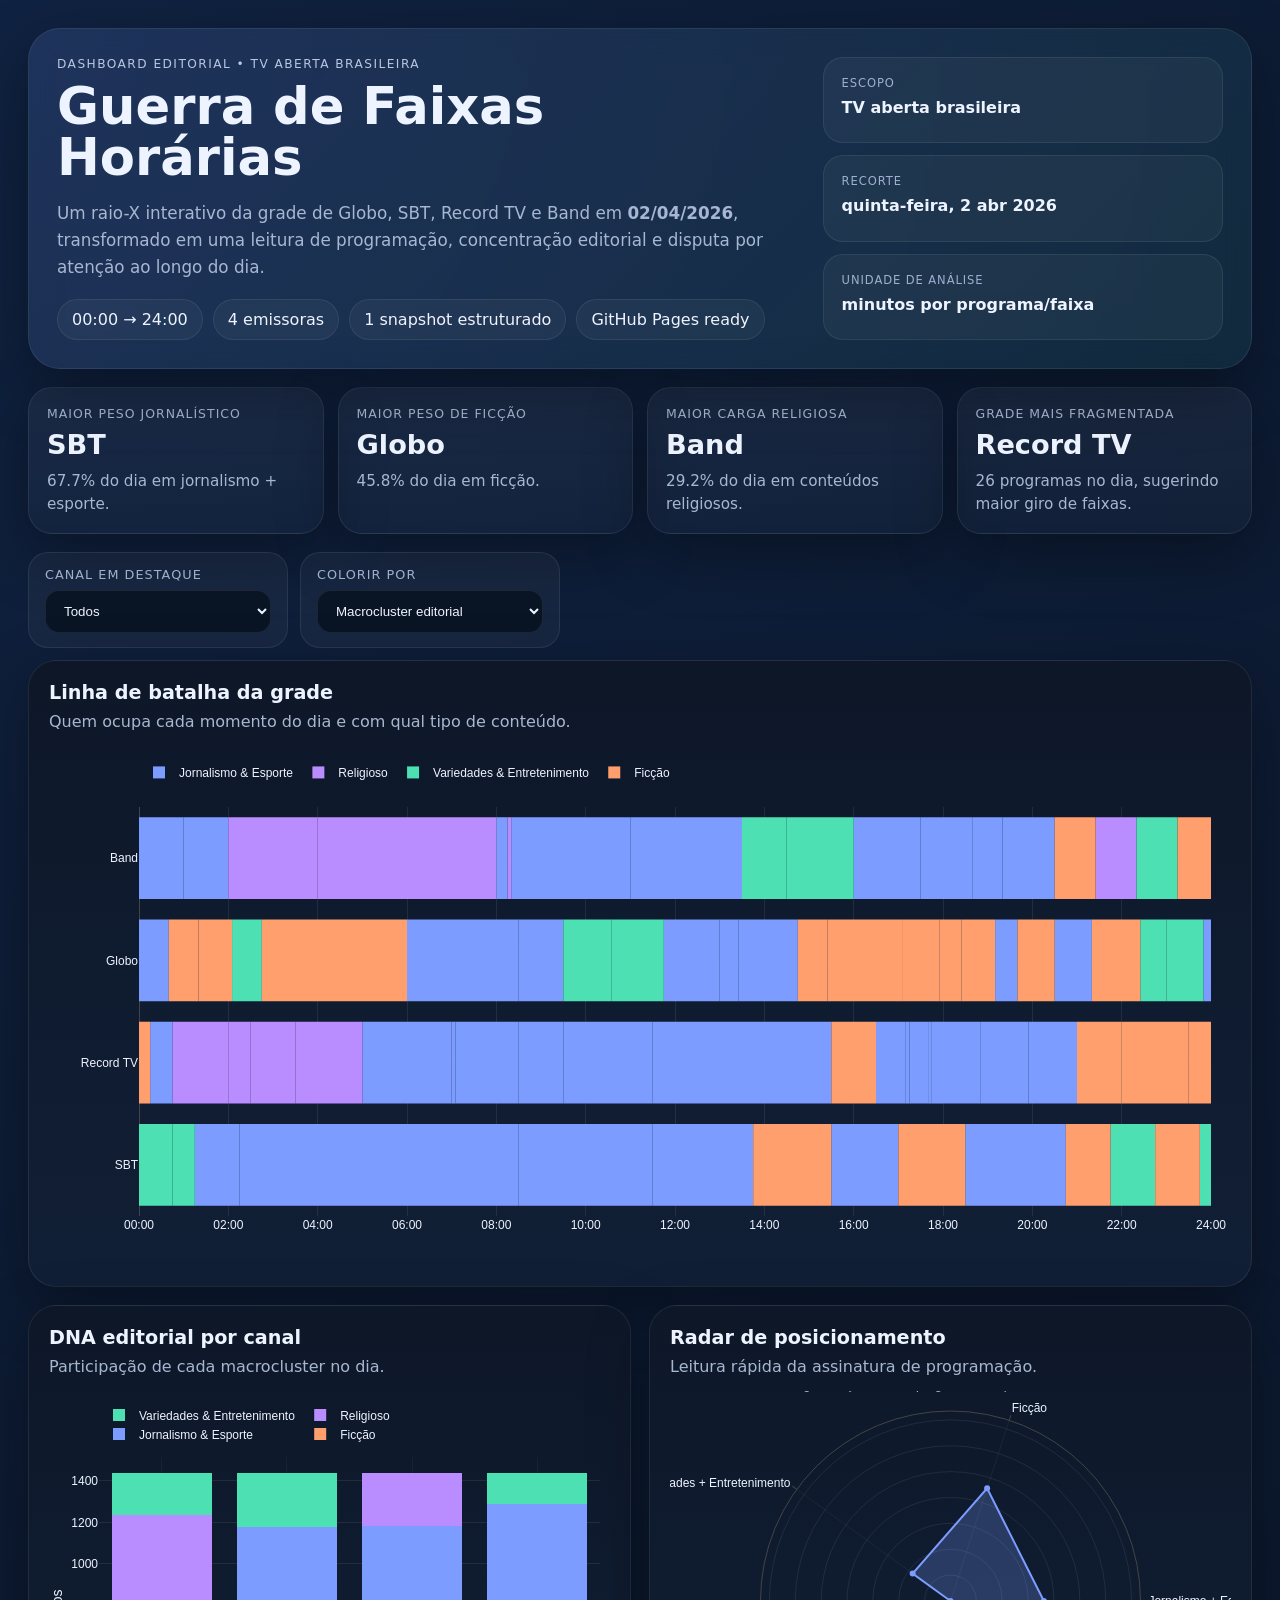
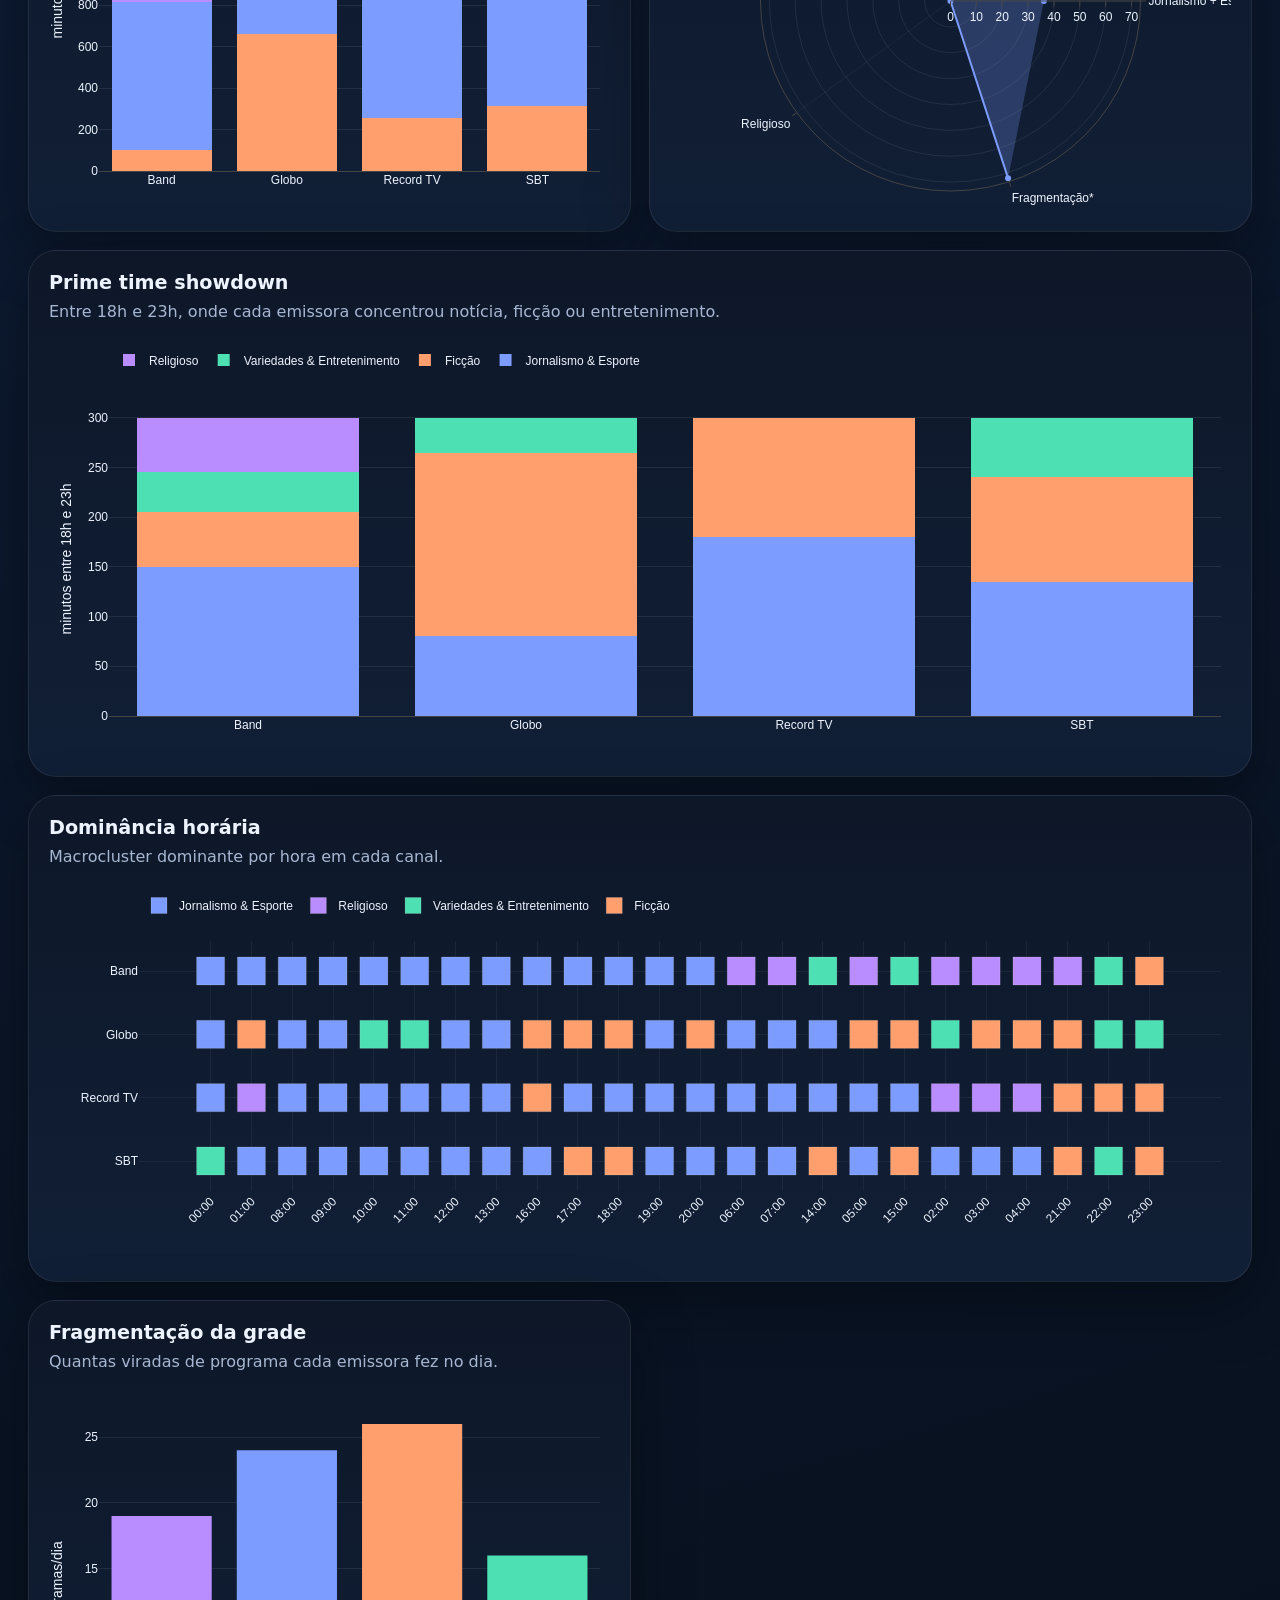
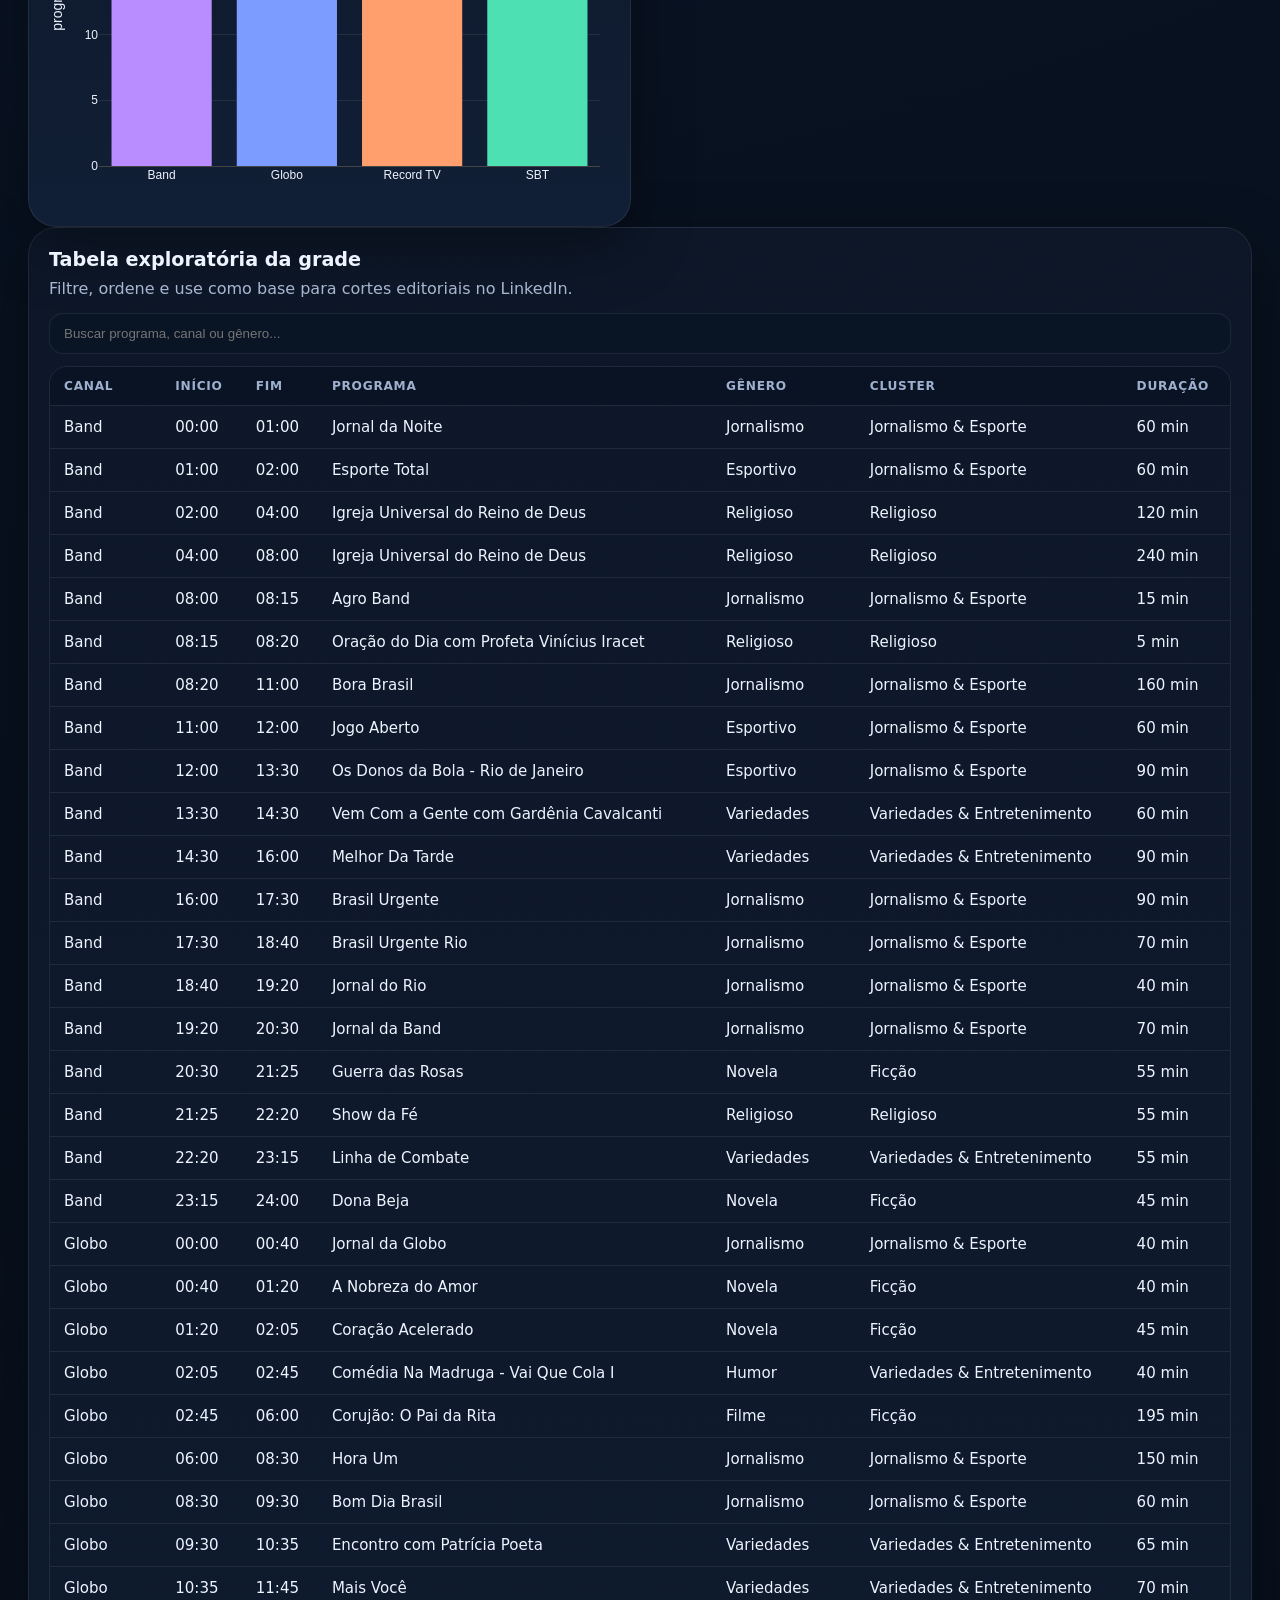
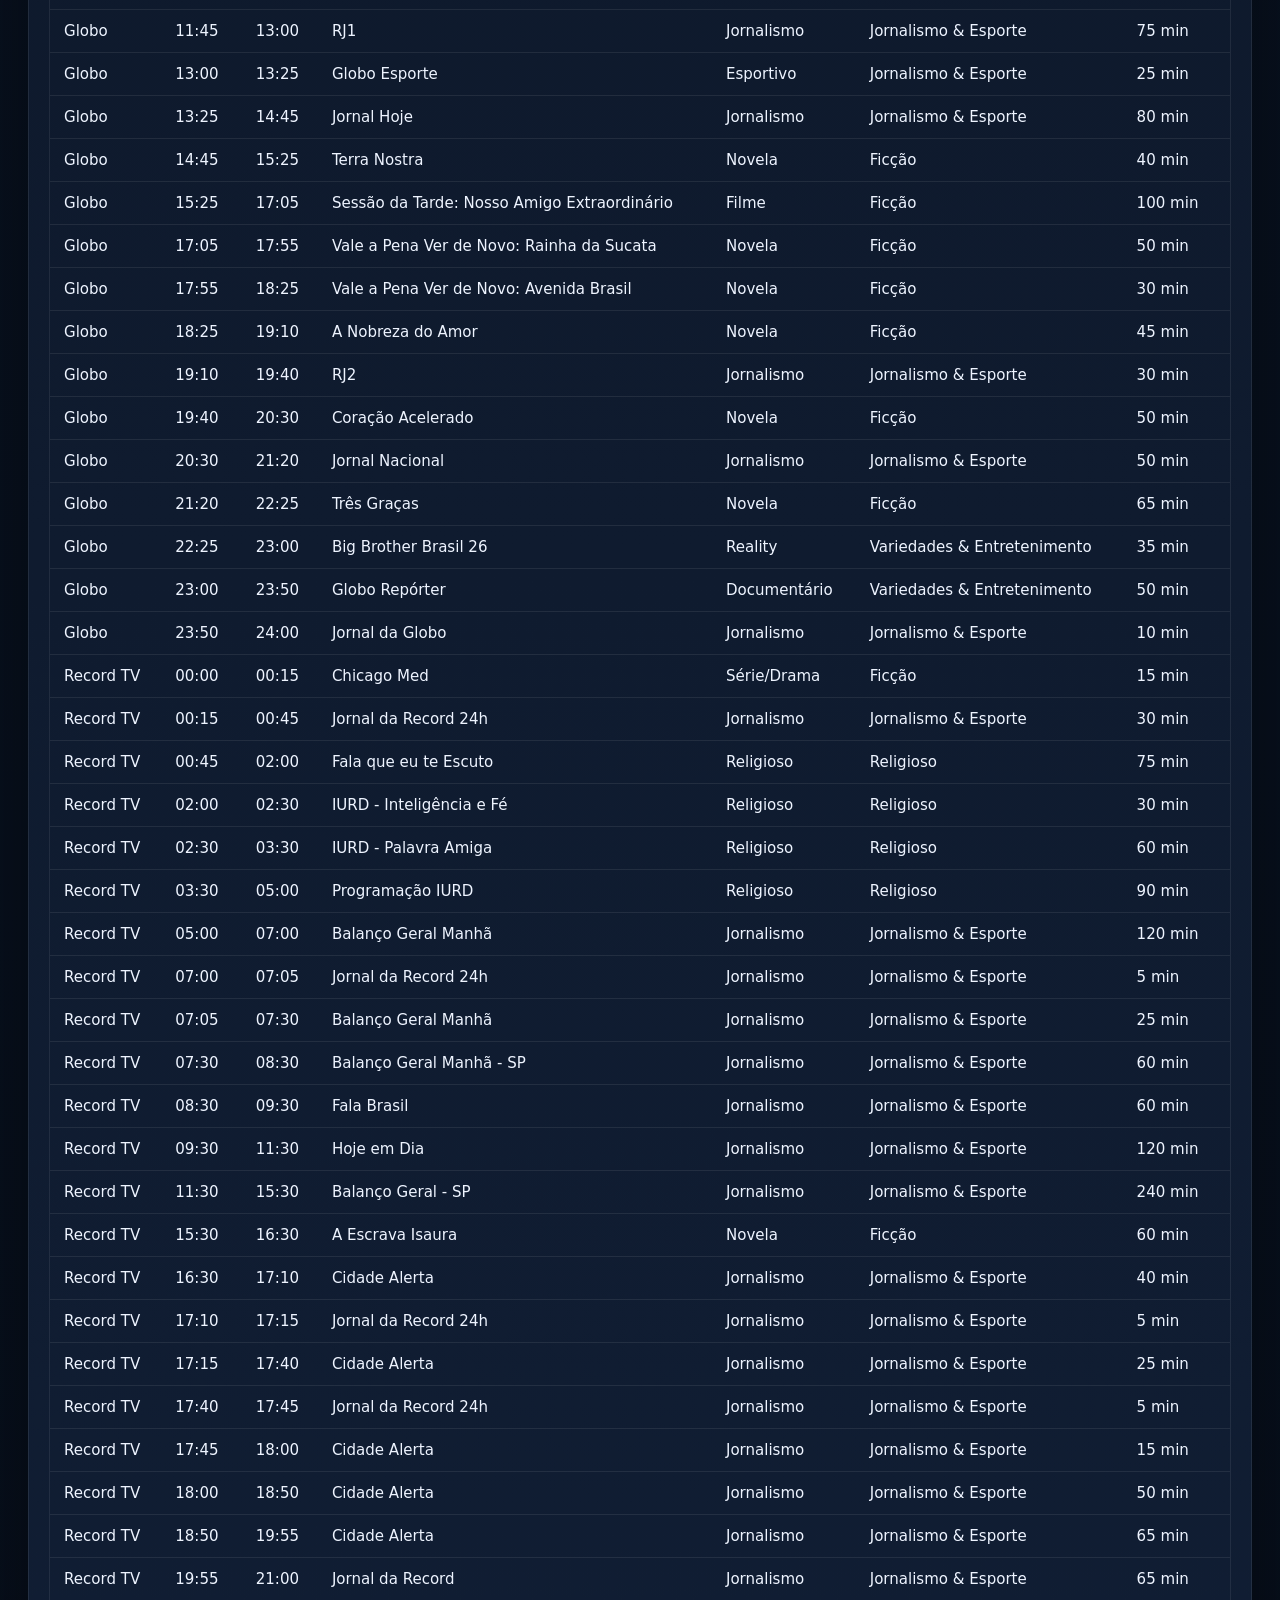
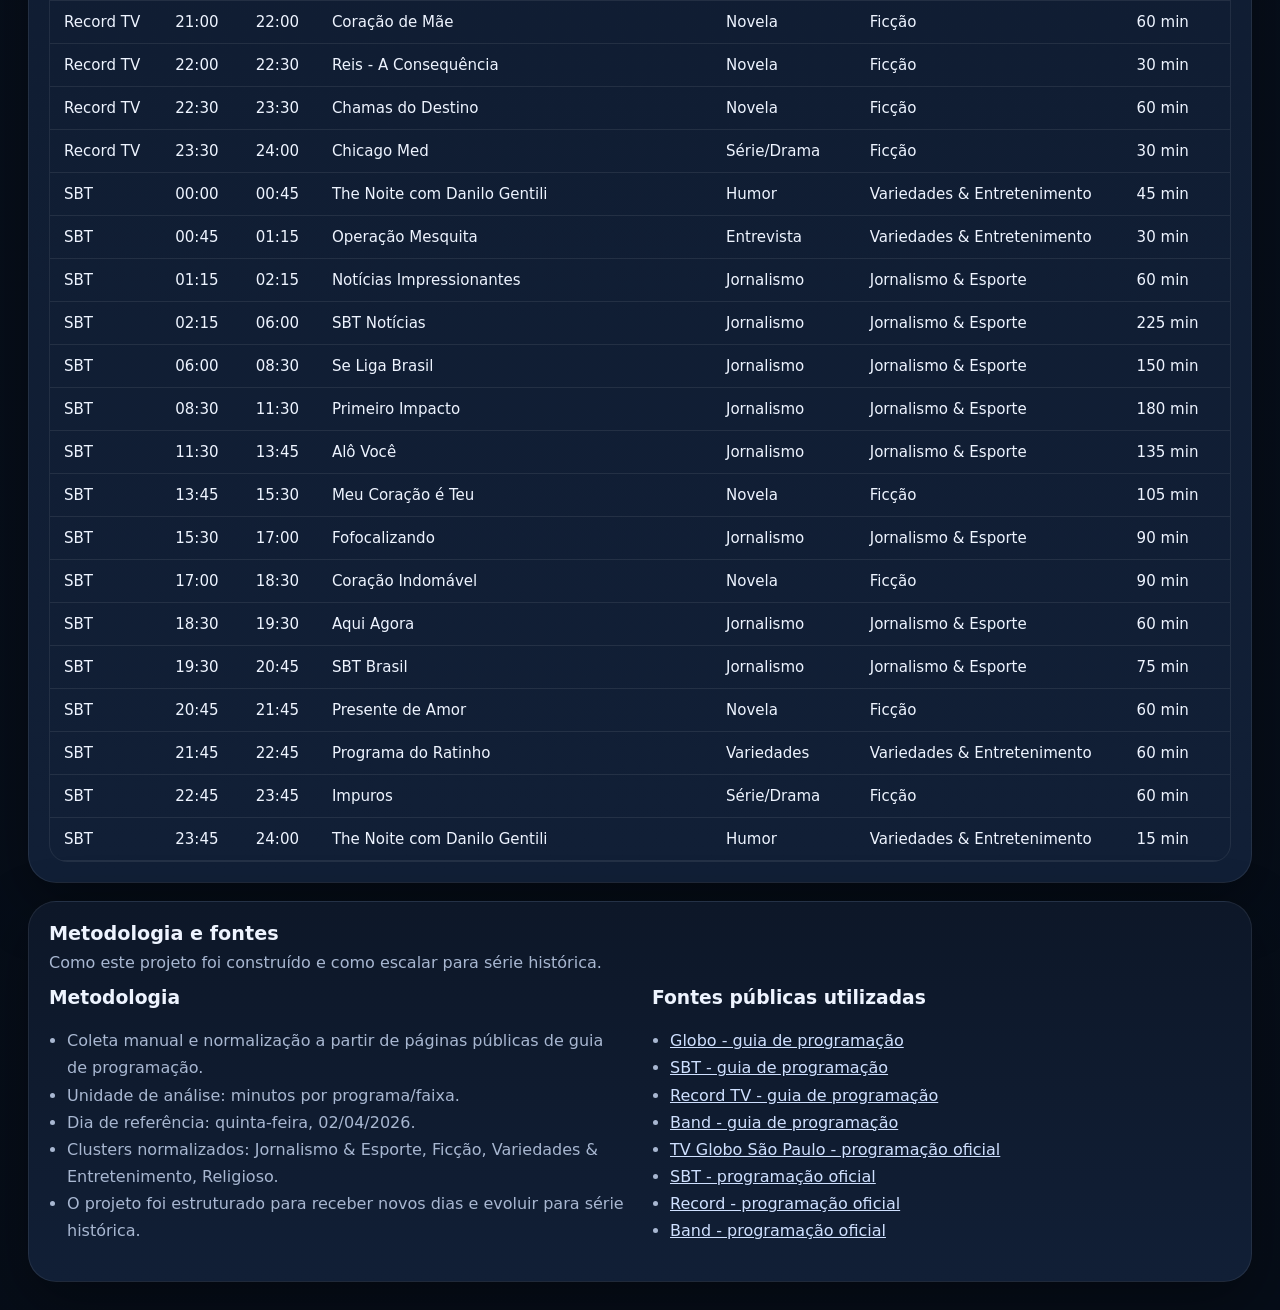
==== index.html @ 59d4a823 "upload" ====
<!DOCTYPE html>
<html lang="pt-BR">
<head>
  <meta charset="UTF-8">
  <meta name="viewport" content="width=device-width, initial-scale=1.0">
  <title>Guerra de Faixas Horárias — TV aberta brasileira</title>
  <meta name="description" content="Dashboard interativo comparando a guerra de faixas horárias entre Globo, SBT, Record TV e Band em 02/04/2026.">
  <link rel="preconnect" href="https://cdn.plot.ly">
  <link rel="stylesheet" href="style.css">
</head>
<body>
  <div class="page-shell">
    <header class="hero">
      <div class="hero-copy">
        <div class="eyebrow">dashboard editorial • tv aberta brasileira</div>
        <h1>Guerra de Faixas Horárias</h1>
        <p class="subtitle">Um raio-X interativo da grade de Globo, SBT, Record TV e Band em <strong>02/04/2026</strong>, transformado em uma leitura de programação, concentração editorial e disputa por atenção ao longo do dia.</p>
        <div class="hero-tags">
          <span>00:00 → 24:00</span>
          <span>4 emissoras</span>
          <span>1 snapshot estruturado</span>
          <span>GitHub Pages ready</span>
        </div>
      </div>
      <div class="hero-meta">
        <div class="meta-card">
          <div class="meta-label">escopo</div>
          <div class="meta-value">TV aberta brasileira</div>
        </div>
        <div class="meta-card">
          <div class="meta-label">recorte</div>
          <div class="meta-value">quinta-feira, 2 abr 2026</div>
        </div>
        <div class="meta-card">
          <div class="meta-label">unidade de análise</div>
          <div class="meta-value">minutos por programa/faixa</div>
        </div>
      </div>
    </header>

    <section class="insight-strip" id="headlineInsights"></section>

    <section class="controls-panel">
      <div class="control">
        <label for="channelFilter">Canal em destaque</label>
        <select id="channelFilter">
          <option value="all">Todos</option>
        </select>
      </div>
      <div class="control">
        <label for="viewMode">Colorir por</label>
        <select id="viewMode">
          <option value="cluster">Macrocluster editorial</option>
          <option value="genre">Gênero normalizado</option>
        </select>
      </div>
    </section>

    <section class="section-grid">
      <article class="card card-xl">
        <div class="card-head">
          <div>
            <h2>Linha de batalha da grade</h2>
            <p>Quem ocupa cada momento do dia e com qual tipo de conteúdo.</p>
          </div>
        </div>
        <div id="timelineChart" class="chart chart-xl"></div>
      </article>

      <article class="card">
        <div class="card-head">
          <div>
            <h2>DNA editorial por canal</h2>
            <p>Participação de cada macrocluster no dia.</p>
          </div>
        </div>
        <div id="clusterShareChart" class="chart"></div>
      </article>

      <article class="card">
        <div class="card-head">
          <div>
            <h2>Radar de posicionamento</h2>
            <p>Leitura rápida da assinatura de programação.</p>
          </div>
        </div>
        <div id="radarChart" class="chart"></div>
      </article>

      <article class="card card-xl">
        <div class="card-head">
          <div>
            <h2>Prime time showdown</h2>
            <p>Entre 18h e 23h, onde cada emissora concentrou notícia, ficção ou entretenimento.</p>
          </div>
        </div>
        <div id="primeTimeChart" class="chart"></div>
      </article>

      <article class="card card-xl">
        <div class="card-head">
          <div>
            <h2>Dominância horária</h2>
            <p>Macrocluster dominante por hora em cada canal.</p>
          </div>
        </div>
        <div id="hourlyChart" class="chart chart-wide"></div>
      </article>

      <article class="card">
        <div class="card-head">
          <div>
            <h2>Fragmentação da grade</h2>
            <p>Quantas viradas de programa cada emissora fez no dia.</p>
          </div>
        </div>
        <div id="fragmentationChart" class="chart"></div>
      </article>
    </section>

    <section class="card">
      <div class="card-head">
        <div>
          <h2>Tabela exploratória da grade</h2>
          <p>Filtre, ordene e use como base para cortes editoriais no LinkedIn.</p>
        </div>
      </div>
      <div class="table-toolbar">
        <input type="search" id="searchInput" placeholder="Buscar programa, canal ou gênero...">
      </div>
      <div class="table-wrap">
        <table id="scheduleTable">
          <thead>
            <tr>
              <th>Canal</th>
              <th>Início</th>
              <th>Fim</th>
              <th>Programa</th>
              <th>Gênero</th>
              <th>Cluster</th>
              <th>Duração</th>
            </tr>
          </thead>
          <tbody></tbody>
        </table>
      </div>
    </section>

    <section class="card notes-card">
      <div class="card-head">
        <div>
          <h2>Metodologia e fontes</h2>
          <p>Como este projeto foi construído e como escalar para série histórica.</p>
        </div>
      </div>
      <div class="notes-grid">
        <div>
          <h3>Metodologia</h3>
          <ul id="methodList"></ul>
        </div>
        <div>
          <h3>Fontes públicas utilizadas</h3>
          <ul id="sourceList" class="source-list"></ul>
        </div>
      </div>
    </section>
  </div>

  <script src="https://cdn.plot.ly/plotly-2.35.2.min.js"></script>
  <script src="app.js"></script>
</body>
</html>
---- style.css ----
:root{
  --bg:#08111f;
  --bg-soft:#0f1b31;
  --card:#0d1728;
  --card-2:#111f36;
  --line:rgba(255,255,255,.08);
  --text:#eef4ff;
  --muted:#a8b7d1;
  --accent:#7c9cff;
  --accent-2:#4ce0b3;
  --danger:#ff7a7a;
  --gold:#f3c969;
  --radius:24px;
  --shadow:0 20px 60px rgba(0,0,0,.35);
}
*{box-sizing:border-box}
html,body{margin:0;padding:0;background:radial-gradient(circle at top left,#102241 0,#08111f 45%,#060d18 100%);color:var(--text);font-family:Inter,system-ui,-apple-system,Segoe UI,Roboto,Arial,sans-serif}
body{min-height:100vh}
.page-shell{max-width:1440px;margin:0 auto;padding:28px}
.hero{
  display:grid;
  grid-template-columns:1.3fr .7fr;
  gap:22px;
  padding:28px;
  border:1px solid var(--line);
  border-radius:32px;
  background:linear-gradient(135deg,rgba(124,156,255,.14),rgba(76,224,179,.08));
  backdrop-filter: blur(14px);
  box-shadow: var(--shadow);
}
.eyebrow{text-transform:uppercase;letter-spacing:.12em;font-size:.76rem;color:#b8c7e2;margin-bottom:10px}
h1{font-size:clamp(2.2rem,4vw,4rem);line-height:1;margin:0 0 14px}
.subtitle{font-size:1.05rem;line-height:1.6;color:var(--muted);max-width:900px}
.hero-tags{display:flex;flex-wrap:wrap;gap:10px;margin-top:18px}
.hero-tags span,.meta-card{
  border:1px solid rgba(255,255,255,.08);
  background:rgba(255,255,255,.04);
  border-radius:999px;
  padding:10px 14px;
}
.hero-meta{display:grid;gap:12px}
.meta-card{border-radius:20px;padding:18px}
.meta-label{text-transform:uppercase;font-size:.72rem;color:#9fb0cf;letter-spacing:.08em}
.meta-value{margin-top:8px;font-size:1rem;font-weight:600}
.insight-strip{
  display:grid;
  grid-template-columns:repeat(4,minmax(0,1fr));
  gap:14px;
  margin-top:18px;
}
.insight{
  background:linear-gradient(180deg,rgba(255,255,255,.05),rgba(255,255,255,.02));
  border:1px solid var(--line);
  border-radius:24px;
  padding:18px;
  box-shadow:var(--shadow);
}
.insight .label{font-size:.78rem;text-transform:uppercase;letter-spacing:.08em;color:#a7b7d0}
.insight .value{font-size:1.7rem;font-weight:800;margin-top:8px}
.insight .desc{margin-top:10px;color:var(--muted);font-size:.95rem;line-height:1.5}
.controls-panel{
  display:flex;
  gap:12px;
  margin:18px 0 10px;
  flex-wrap:wrap;
}
.control{
  background:rgba(255,255,255,.04);
  border:1px solid var(--line);
  border-radius:20px;
  padding:14px 16px;
  min-width:260px;
}
label{display:block;font-size:.8rem;color:#9fb0cf;margin-bottom:8px;text-transform:uppercase;letter-spacing:.08em}
select,input[type=search]{
  width:100%;
  border:1px solid rgba(255,255,255,.08);
  background:#091425;
  color:var(--text);
  padding:12px 14px;
  border-radius:14px;
  outline:none;
}
.section-grid{
  display:grid;
  grid-template-columns:repeat(12,minmax(0,1fr));
  gap:18px;
  margin-top:12px;
}
.card{
  grid-column:span 6;
  background:linear-gradient(180deg,var(--card),var(--card-2));
  border:1px solid var(--line);
  border-radius:28px;
  padding:20px;
  box-shadow:var(--shadow);
}
.card-xl{grid-column:span 12}
.card-head{
  display:flex;
  justify-content:space-between;
  align-items:flex-start;
  gap:12px;
  margin-bottom:12px;
}
.card-head h2{margin:0 0 6px;font-size:1.2rem}
.card-head p{margin:0;color:var(--muted);line-height:1.5}
.chart{width:100%;height:420px}
.chart-xl{height:520px}
.chart-wide{height:380px}
.table-toolbar{margin:8px 0 12px}
.table-wrap{overflow:auto;border:1px solid var(--line);border-radius:18px}
table{width:100%;border-collapse:collapse;min-width:900px}
th,td{padding:12px 14px;border-bottom:1px solid var(--line);text-align:left;font-size:.94rem}
th{position:sticky;top:0;background:#0a1323;z-index:1;text-transform:uppercase;letter-spacing:.06em;font-size:.76rem;color:#9fb0cf}
tbody tr:hover{background:rgba(255,255,255,.03)}
.notes-card{margin-top:18px}
.notes-grid{display:grid;grid-template-columns:1fr 1fr;gap:24px}
.notes-grid h3{margin-top:0}
.notes-grid ul{padding-left:18px;color:var(--muted);line-height:1.7}
.source-list a{color:#cfe0ff}
.badge{
  display:inline-flex;align-items:center;gap:8px;
  padding:6px 10px;border-radius:999px;
  background:rgba(255,255,255,.07);color:#d8e4ff;font-size:.8rem
}
@media (max-width:1100px){
  .hero{grid-template-columns:1fr}
  .insight-strip{grid-template-columns:repeat(2,minmax(0,1fr))}
  .card,.card-xl{grid-column:span 12}
  .notes-grid{grid-template-columns:1fr}
}
@media (max-width:720px){
  .page-shell{padding:16px}
  .hero{padding:20px;border-radius:24px}
  .insight-strip{grid-template-columns:1fr}
}
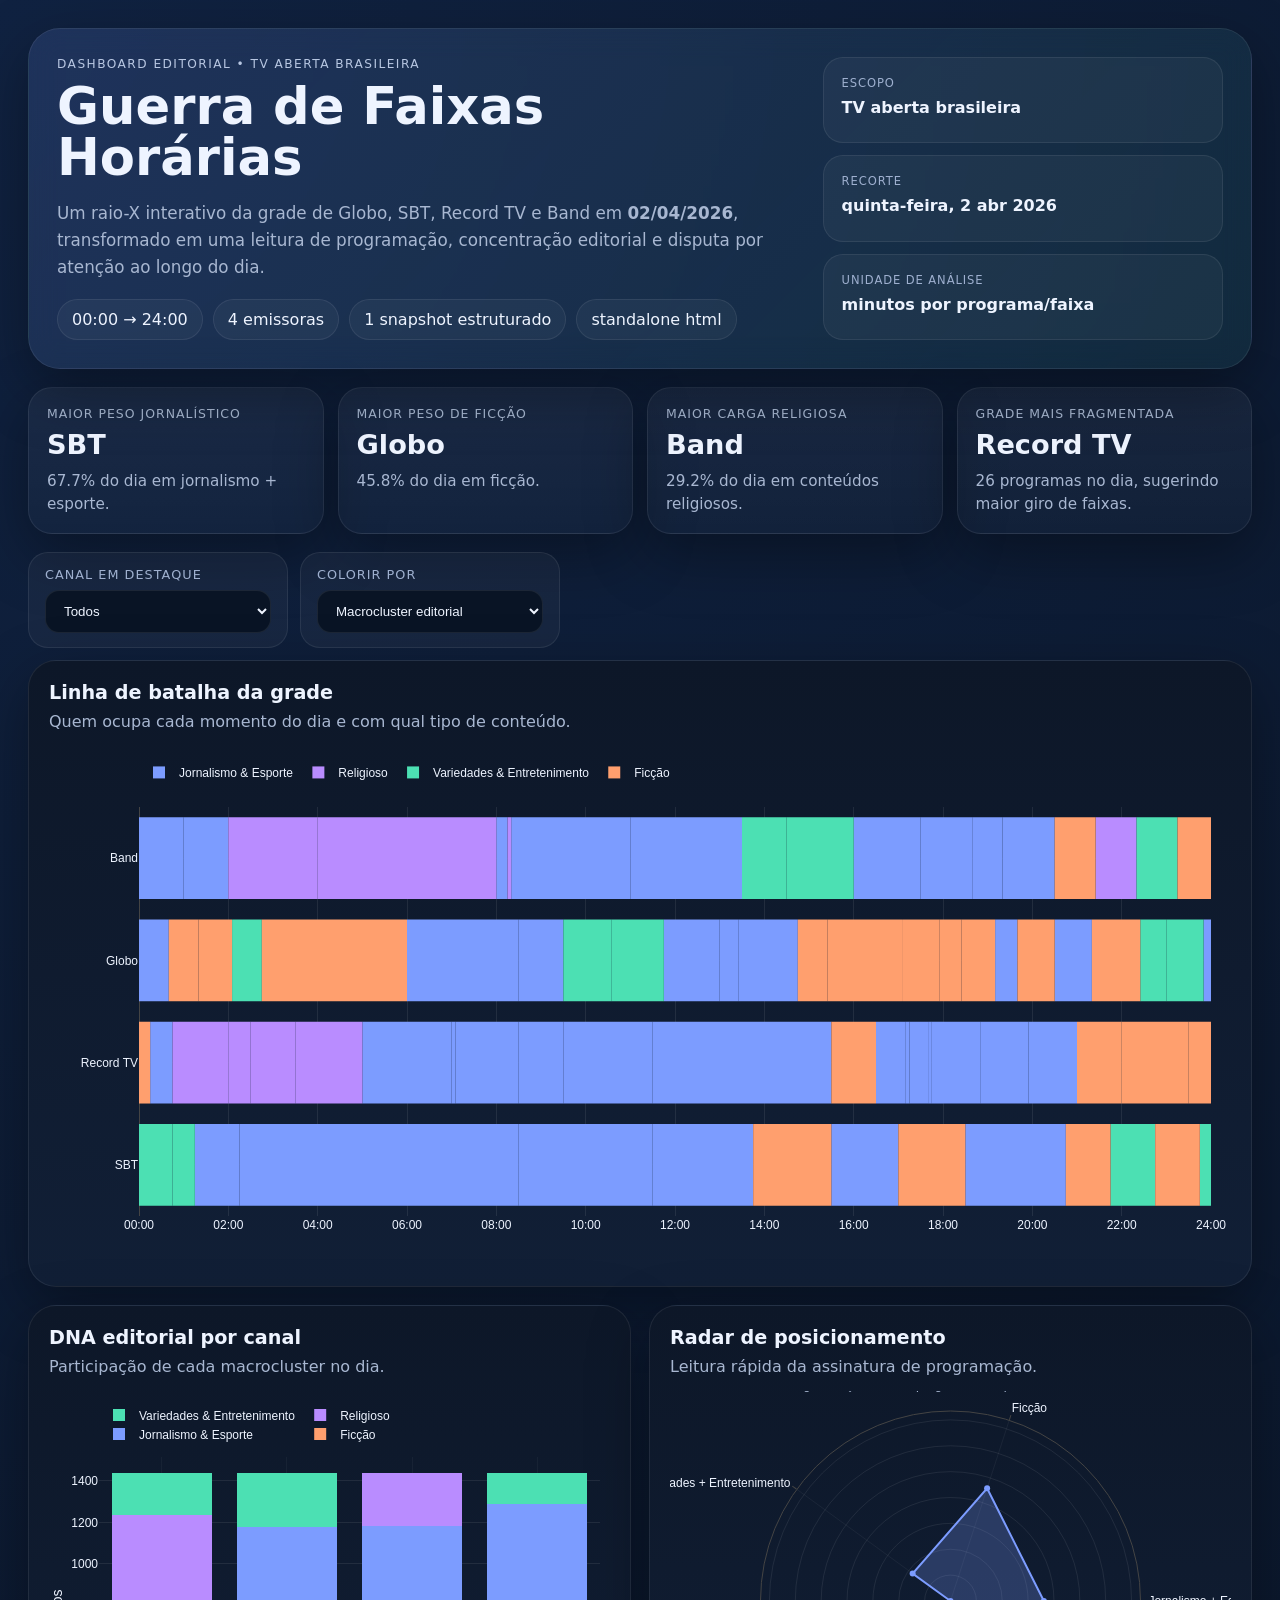
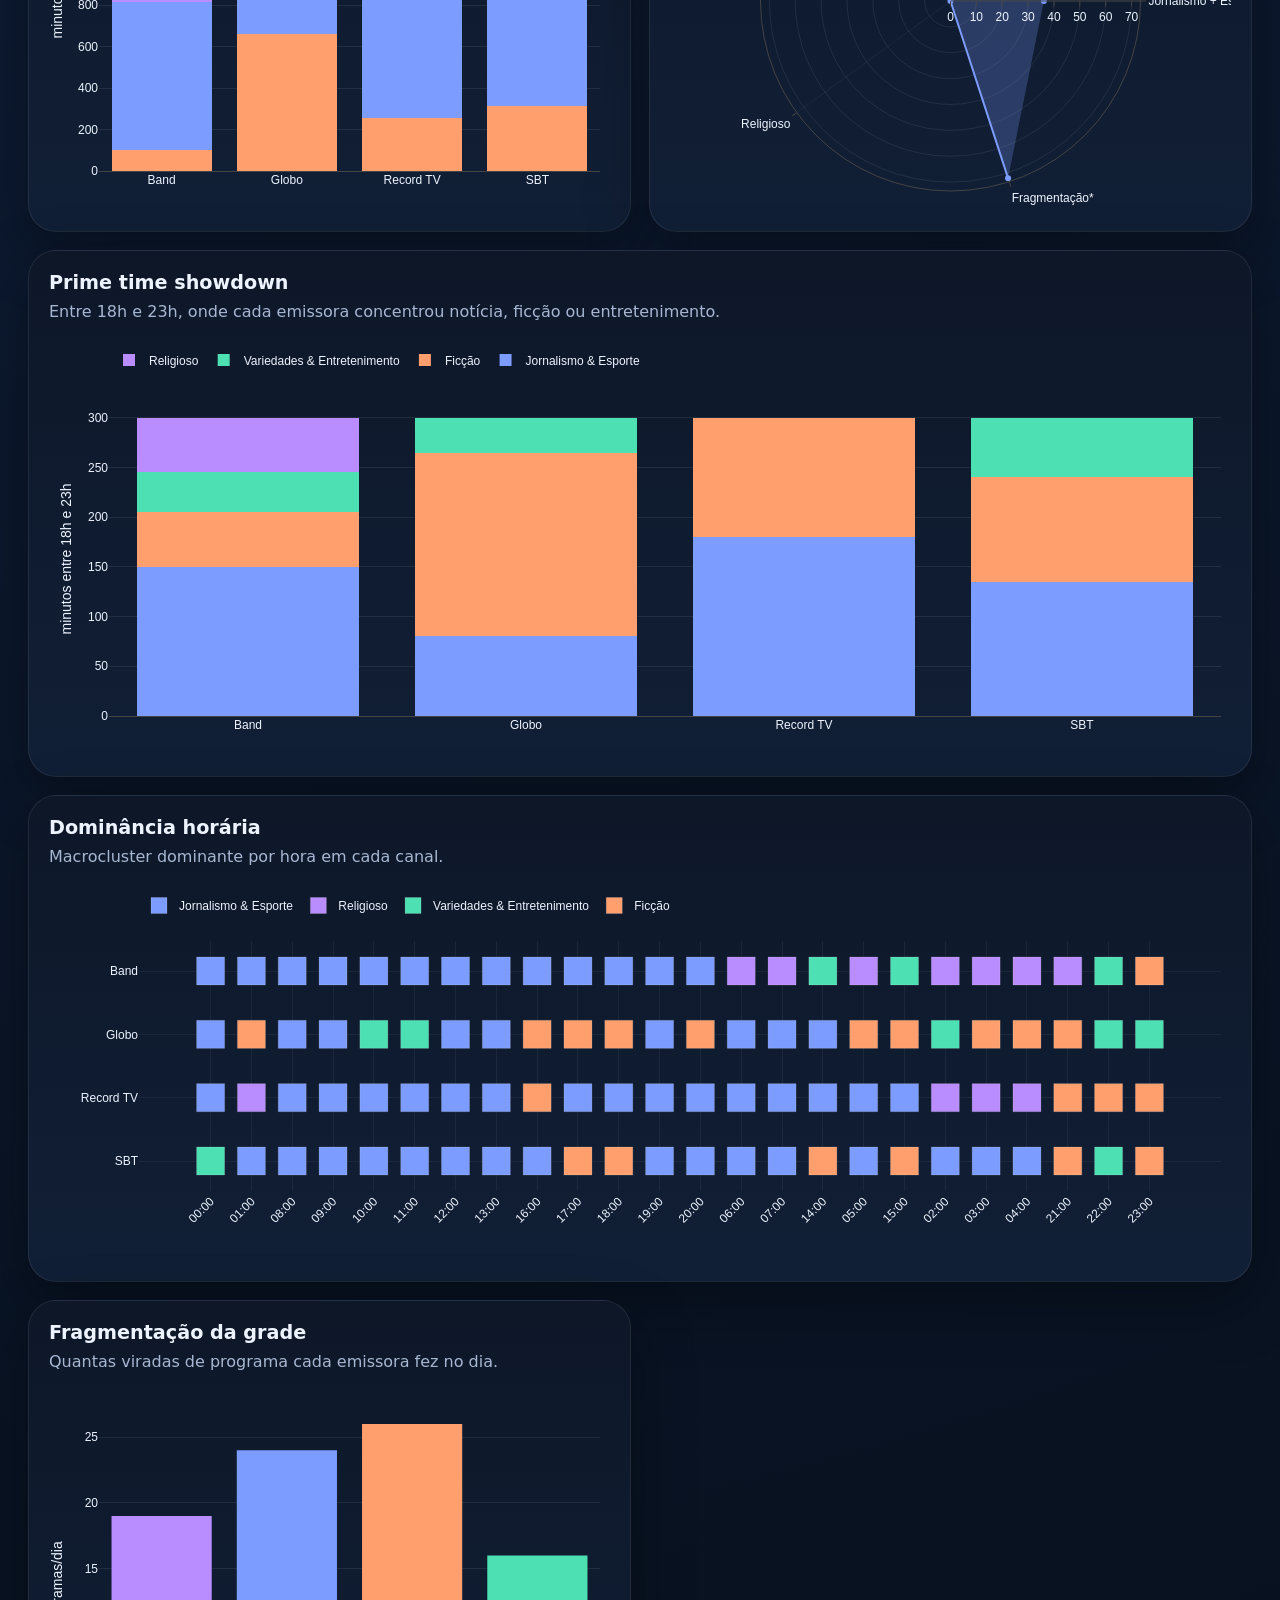
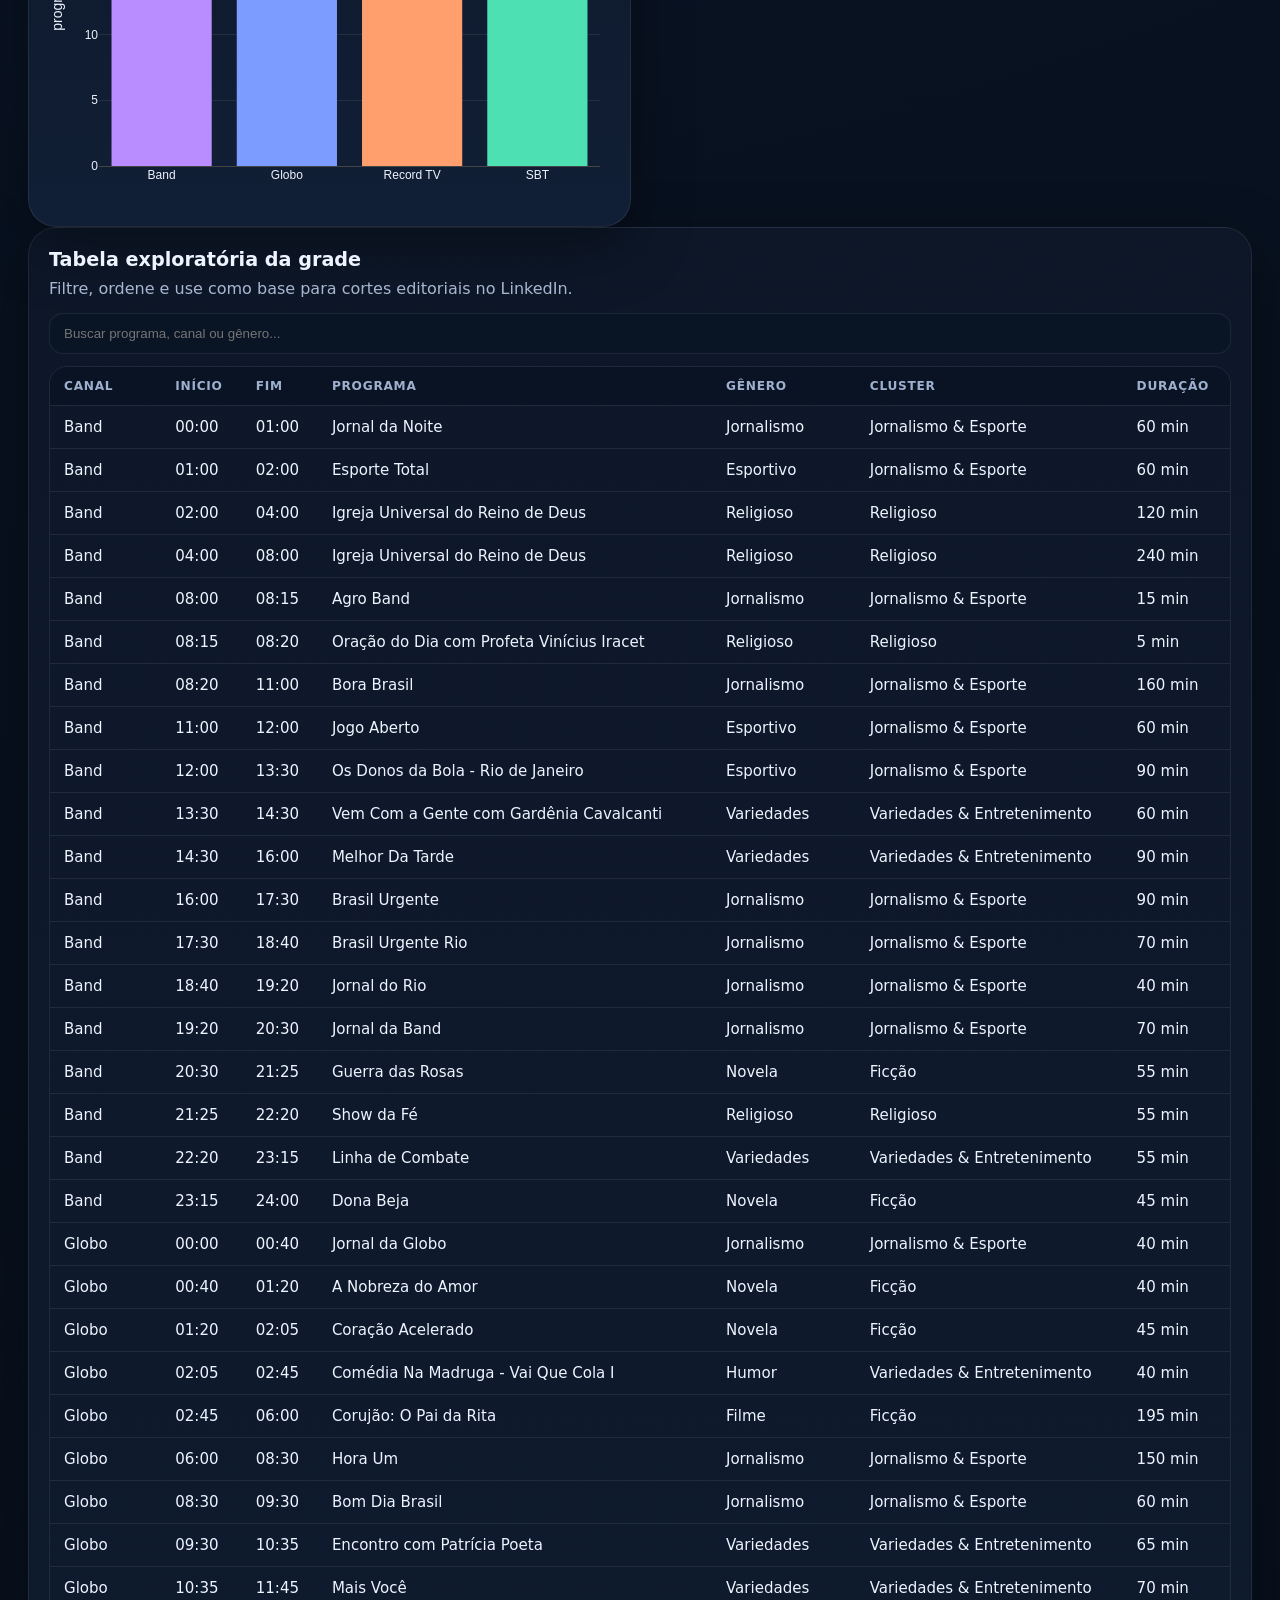
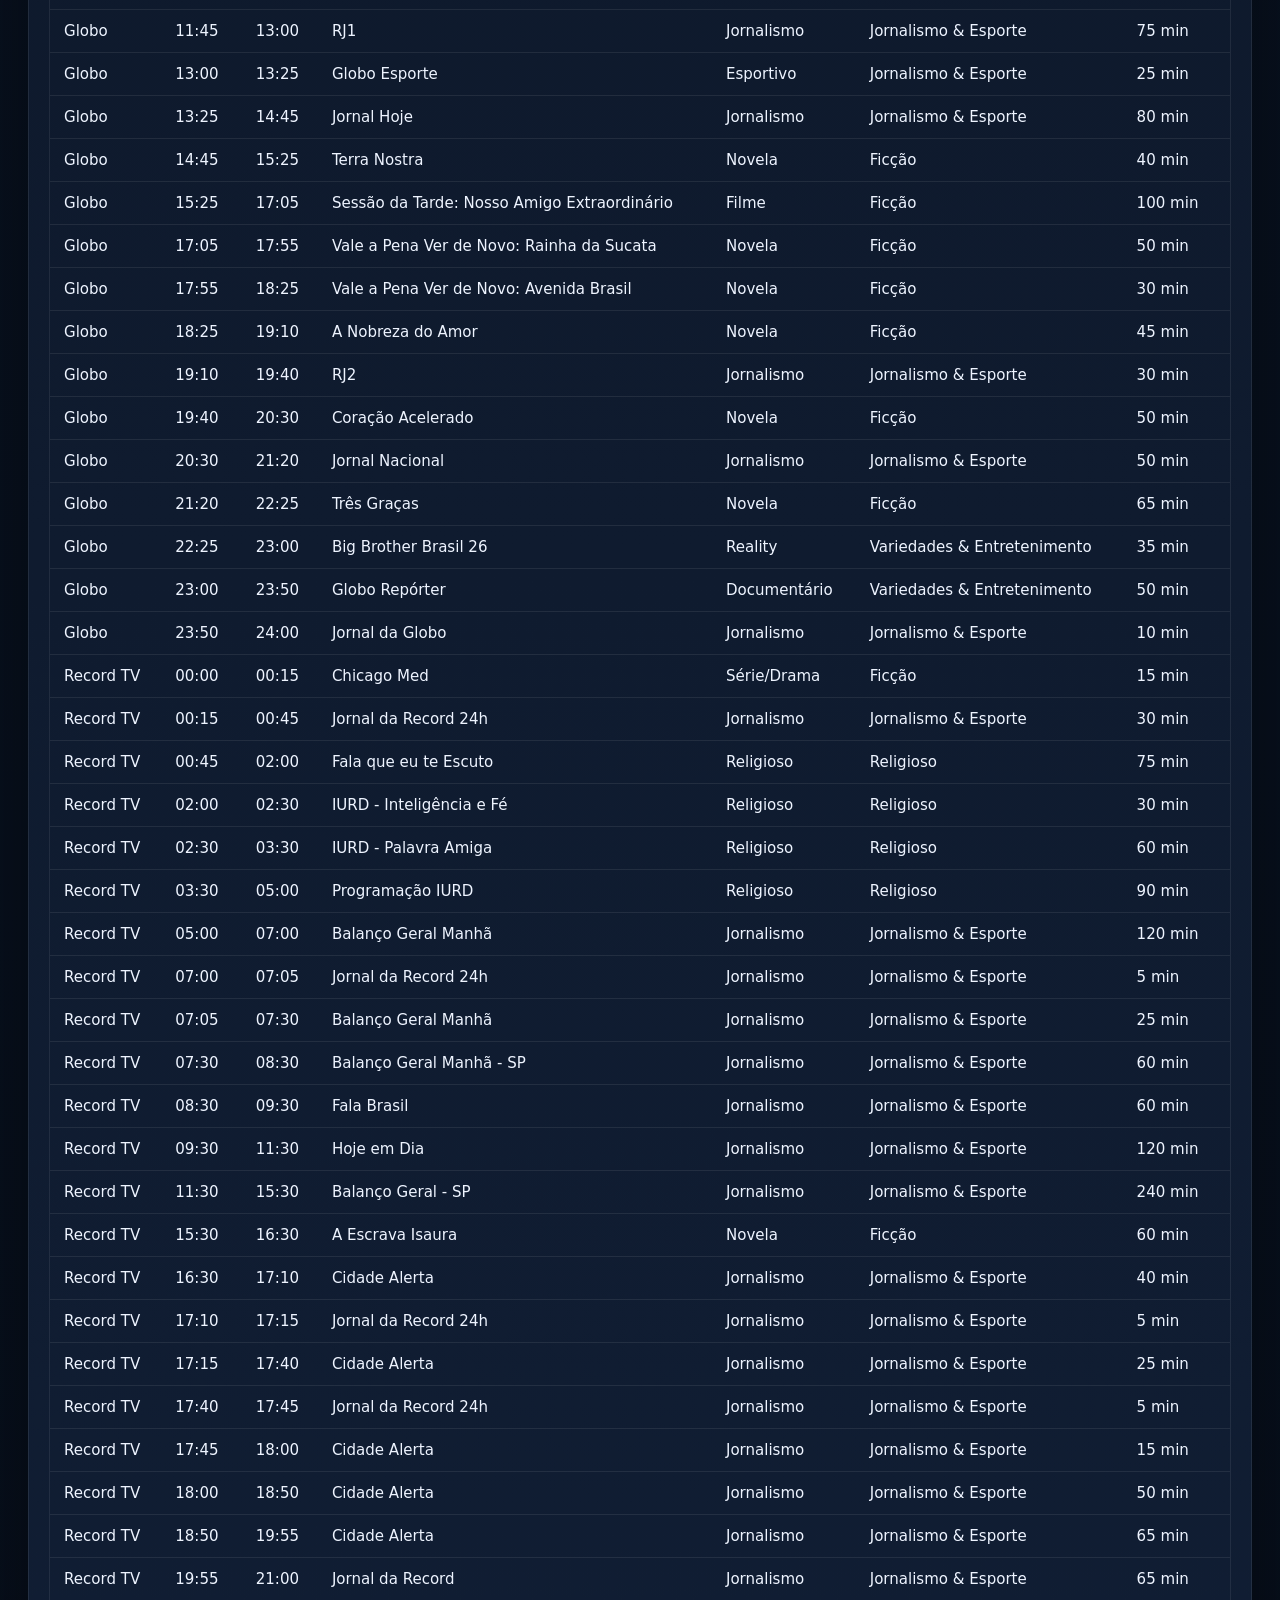
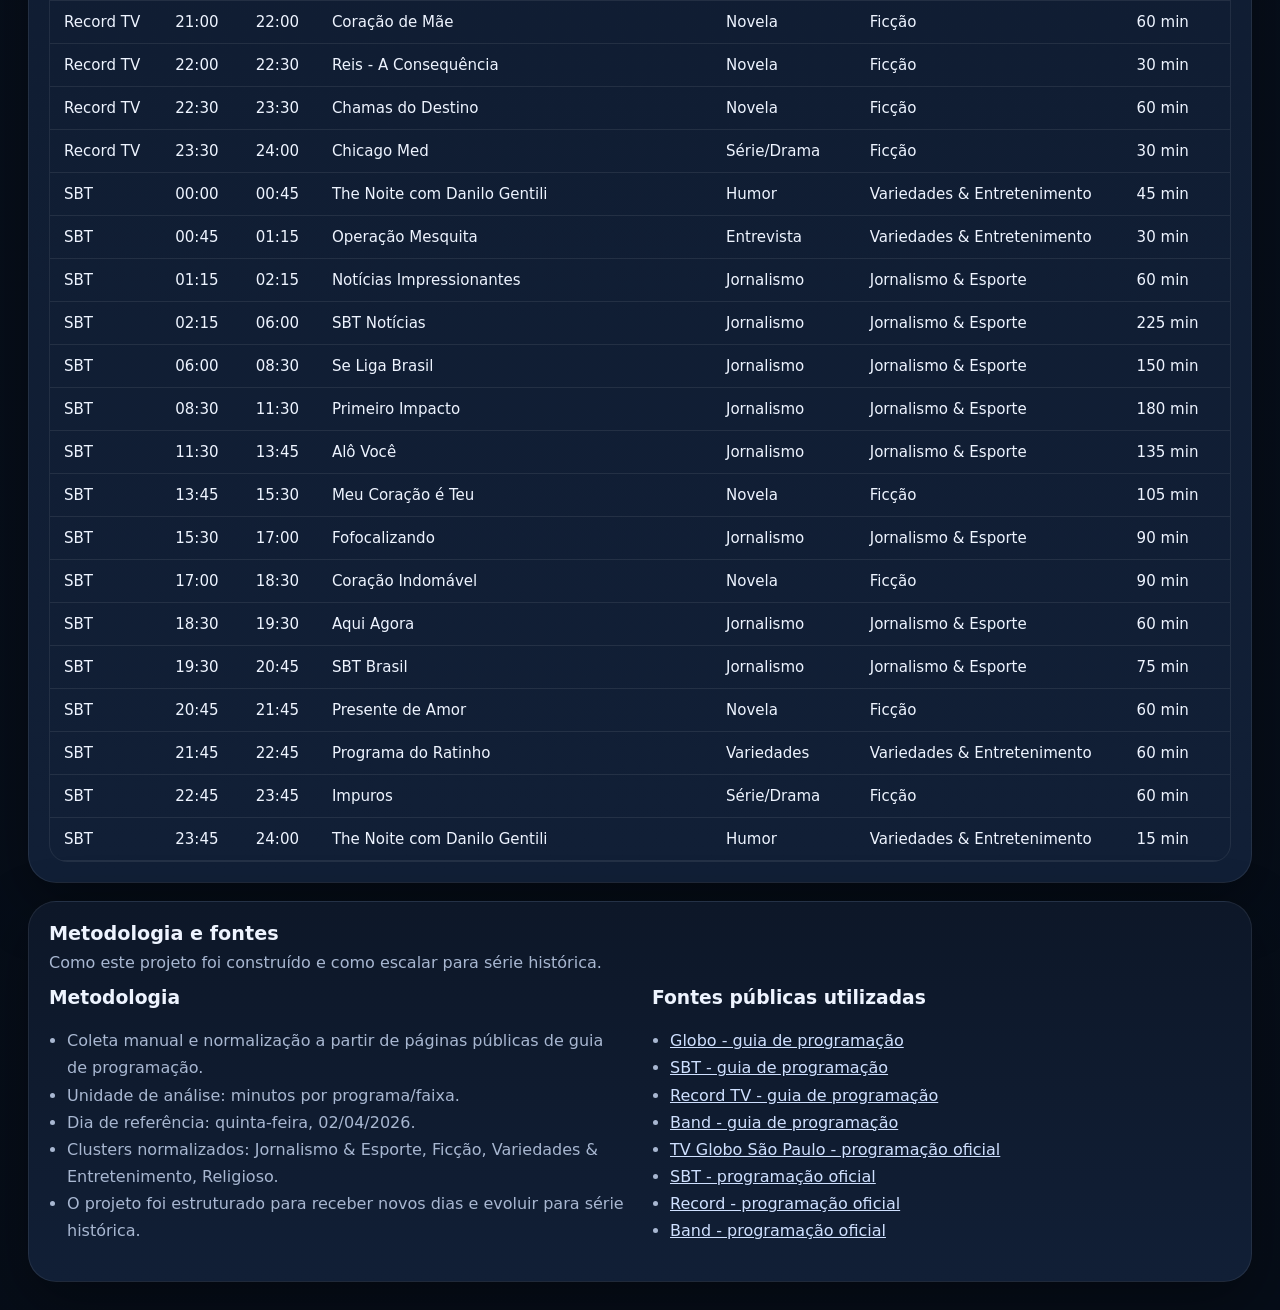
==== commit a2bcaaeb: "aa" ====
--- a/index.html
+++ b/index.html
@@ -5,8 +5,148 @@
   <meta name="viewport" content="width=device-width, initial-scale=1.0">
   <title>Guerra de Faixas Horárias — TV aberta brasileira</title>
   <meta name="description" content="Dashboard interativo comparando a guerra de faixas horárias entre Globo, SBT, Record TV e Band em 02/04/2026.">
-  <link rel="preconnect" href="https://cdn.plot.ly">
-  <link rel="stylesheet" href="style.css">
+  <script src="https://cdn.plot.ly/plotly-2.35.2.min.js"></script>
+  <style>
+
+:root{
+  --bg:#08111f;
+  --bg-soft:#0f1b31;
+  --card:#0d1728;
+  --card-2:#111f36;
+  --line:rgba(255,255,255,.08);
+  --text:#eef4ff;
+  --muted:#a8b7d1;
+  --accent:#7c9cff;
+  --accent-2:#4ce0b3;
+  --danger:#ff7a7a;
+  --gold:#f3c969;
+  --radius:24px;
+  --shadow:0 20px 60px rgba(0,0,0,.35);
+}
+*{box-sizing:border-box}
+html,body{margin:0;padding:0;background:radial-gradient(circle at top left,#102241 0,#08111f 45%,#060d18 100%);color:var(--text);font-family:Inter,system-ui,-apple-system,Segoe UI,Roboto,Arial,sans-serif}
+body{min-height:100vh}
+.page-shell{max-width:1440px;margin:0 auto;padding:28px}
+.hero{
+  display:grid;
+  grid-template-columns:1.3fr .7fr;
+  gap:22px;
+  padding:28px;
+  border:1px solid var(--line);
+  border-radius:32px;
+  background:linear-gradient(135deg,rgba(124,156,255,.14),rgba(76,224,179,.08));
+  backdrop-filter: blur(14px);
+  box-shadow: var(--shadow);
+}
+.eyebrow{text-transform:uppercase;letter-spacing:.12em;font-size:.76rem;color:#b8c7e2;margin-bottom:10px}
+h1{font-size:clamp(2.2rem,4vw,4rem);line-height:1;margin:0 0 14px}
+.subtitle{font-size:1.05rem;line-height:1.6;color:var(--muted);max-width:900px}
+.hero-tags{display:flex;flex-wrap:wrap;gap:10px;margin-top:18px}
+.hero-tags span,.meta-card{
+  border:1px solid rgba(255,255,255,.08);
+  background:rgba(255,255,255,.04);
+  border-radius:999px;
+  padding:10px 14px;
+}
+.hero-meta{display:grid;gap:12px}
+.meta-card{border-radius:20px;padding:18px}
+.meta-label{text-transform:uppercase;font-size:.72rem;color:#9fb0cf;letter-spacing:.08em}
+.meta-value{margin-top:8px;font-size:1rem;font-weight:600}
+.insight-strip{
+  display:grid;
+  grid-template-columns:repeat(4,minmax(0,1fr));
+  gap:14px;
+  margin-top:18px;
+}
+.insight{
+  background:linear-gradient(180deg,rgba(255,255,255,.05),rgba(255,255,255,.02));
+  border:1px solid var(--line);
+  border-radius:24px;
+  padding:18px;
+  box-shadow:var(--shadow);
+}
+.insight .label{font-size:.78rem;text-transform:uppercase;letter-spacing:.08em;color:#a7b7d0}
+.insight .value{font-size:1.7rem;font-weight:800;margin-top:8px}
+.insight .desc{margin-top:10px;color:var(--muted);font-size:.95rem;line-height:1.5}
+.controls-panel{
+  display:flex;
+  gap:12px;
+  margin:18px 0 10px;
+  flex-wrap:wrap;
+}
+.control{
+  background:rgba(255,255,255,.04);
+  border:1px solid var(--line);
+  border-radius:20px;
+  padding:14px 16px;
+  min-width:260px;
+}
+label{display:block;font-size:.8rem;color:#9fb0cf;margin-bottom:8px;text-transform:uppercase;letter-spacing:.08em}
+select,input[type=search]{
+  width:100%;
+  border:1px solid rgba(255,255,255,.08);
+  background:#091425;
+  color:var(--text);
+  padding:12px 14px;
+  border-radius:14px;
+  outline:none;
+}
+.section-grid{
+  display:grid;
+  grid-template-columns:repeat(12,minmax(0,1fr));
+  gap:18px;
+  margin-top:12px;
+}
+.card{
+  grid-column:span 6;
+  background:linear-gradient(180deg,var(--card),var(--card-2));
+  border:1px solid var(--line);
+  border-radius:28px;
+  padding:20px;
+  box-shadow:var(--shadow);
+}
+.card-xl{grid-column:span 12}
+.card-head{
+  display:flex;
+  justify-content:space-between;
+  align-items:flex-start;
+  gap:12px;
+  margin-bottom:12px;
+}
+.card-head h2{margin:0 0 6px;font-size:1.2rem}
+.card-head p{margin:0;color:var(--muted);line-height:1.5}
+.chart{width:100%;height:420px}
+.chart-xl{height:520px}
+.chart-wide{height:380px}
+.table-toolbar{margin:8px 0 12px}
+.table-wrap{overflow:auto;border:1px solid var(--line);border-radius:18px}
+table{width:100%;border-collapse:collapse;min-width:900px}
+th,td{padding:12px 14px;border-bottom:1px solid var(--line);text-align:left;font-size:.94rem}
+th{position:sticky;top:0;background:#0a1323;z-index:1;text-transform:uppercase;letter-spacing:.06em;font-size:.76rem;color:#9fb0cf}
+tbody tr:hover{background:rgba(255,255,255,.03)}
+.notes-card{margin-top:18px}
+.notes-grid{display:grid;grid-template-columns:1fr 1fr;gap:24px}
+.notes-grid h3{margin-top:0}
+.notes-grid ul{padding-left:18px;color:var(--muted);line-height:1.7}
+.source-list a{color:#cfe0ff}
+.badge{
+  display:inline-flex;align-items:center;gap:8px;
+  padding:6px 10px;border-radius:999px;
+  background:rgba(255,255,255,.07);color:#d8e4ff;font-size:.8rem
+}
+@media (max-width:1100px){
+  .hero{grid-template-columns:1fr}
+  .insight-strip{grid-template-columns:repeat(2,minmax(0,1fr))}
+  .card,.card-xl{grid-column:span 12}
+  .notes-grid{grid-template-columns:1fr}
+}
+@media (max-width:720px){
+  .page-shell{padding:16px}
+  .hero{padding:20px;border-radius:24px}
+  .insight-strip{grid-template-columns:1fr}
+}
+
+  </style>
 </head>
 <body>
   <div class="page-shell">
@@ -19,7 +159,7 @@
           <span>00:00 → 24:00</span>
           <span>4 emissoras</span>
           <span>1 snapshot estruturado</span>
-          <span>GitHub Pages ready</span>
+          <span>standalone html</span>
         </div>
       </div>
       <div class="hero-meta">
@@ -166,7 +306,324 @@
     </section>
   </div>
 
-  <script src="https://cdn.plot.ly/plotly-2.35.2.min.js"></script>
-  <script src="app.js"></script>
+  <script>window.__DASH_DATA__ = {"schedule": [{"channel": "Band", "start_time": "00:00", "program": "Jornal da Noite", "raw_category": "Jornalismo/Informativo", "start_min": 0, "end_min": 60, "duration_min": 60, "genre": "Jornalismo", "cluster": "Jornalismo & Esporte", "hours": 1.0, "start_label": "00:00", "end_time": "01:00"}, {"channel": "Band", "start_time": "01:00", "program": "Esporte Total", "raw_category": "Jornalismo/Esportivo", "start_min": 60, "end_min": 120, "duration_min": 60, "genre": "Esportivo", "cluster": "Jornalismo & Esporte", "hours": 1.0, "start_label": "01:00", "end_time": "02:00"}, {"channel": "Band", "start_time": "02:00", "program": "Igreja Universal do Reino de Deus", "raw_category": "Variedades/Religião", "start_min": 120, "end_min": 240, "duration_min": 120, "genre": "Religioso", "cluster": "Religioso", "hours": 2.0, "start_label": "02:00", "end_time": "04:00"}, {"channel": "Band", "start_time": "04:00", "program": "Igreja Universal do Reino de Deus", "raw_category": "Variedades/Religião", "start_min": 240, "end_min": 480, "duration_min": 240, "genre": "Religioso", "cluster": "Religioso", "hours": 4.0, "start_label": "04:00", "end_time": "08:00"}, {"channel": "Band", "start_time": "08:00", "program": "Agro Band", "raw_category": "Jornalismo/Informativo", "start_min": 480, "end_min": 495, "duration_min": 15, "genre": "Jornalismo", "cluster": "Jornalismo & Esporte", "hours": 0.25, "start_label": "08:00", "end_time": "08:15"}, {"channel": "Band", "start_time": "08:15", "program": "Oração do Dia com Profeta Vinícius Iracet", "raw_category": "Variedades/Religião", "start_min": 495, "end_min": 500, "duration_min": 5, "genre": "Religioso", "cluster": "Religioso", "hours": 0.08333333333333333, "start_label": "08:15", "end_time": "08:20"}, {"channel": "Band", "start_time": "08:20", "program": "Bora Brasil", "raw_category": "Jornalismo/Informativo", "start_min": 500, "end_min": 660, "duration_min": 160, "genre": "Jornalismo", "cluster": "Jornalismo & Esporte", "hours": 2.6666666666666665, "start_label": "08:20", "end_time": "11:00"}, {"channel": "Band", "start_time": "11:00", "program": "Jogo Aberto", "raw_category": "Jornalismo/Esportivo", "start_min": 660, "end_min": 720, "duration_min": 60, "genre": "Esportivo", "cluster": "Jornalismo & Esporte", "hours": 1.0, "start_label": "11:00", "end_time": "12:00"}, {"channel": "Band", "start_time": "12:00", "program": "Os Donos da Bola - Rio de Janeiro", "raw_category": "Jornalismo/Esportivo", "start_min": 720, "end_min": 810, "duration_min": 90, "genre": "Esportivo", "cluster": "Jornalismo & Esporte", "hours": 1.5, "start_label": "12:00", "end_time": "13:30"}, {"channel": "Band", "start_time": "13:30", "program": "Vem Com a Gente com Gardênia Cavalcanti", "raw_category": "Variedades/Diversos", "start_min": 810, "end_min": 870, "duration_min": 60, "genre": "Variedades", "cluster": "Variedades & Entretenimento", "hours": 1.0, "start_label": "13:30", "end_time": "14:30"}, {"channel": "Band", "start_time": "14:30", "program": "Melhor Da Tarde", "raw_category": "Variedades/Diversos", "start_min": 870, "end_min": 960, "duration_min": 90, "genre": "Variedades", "cluster": "Variedades & Entretenimento", "hours": 1.5, "start_label": "14:30", "end_time": "16:00"}, {"channel": "Band", "start_time": "16:00", "program": "Brasil Urgente", "raw_category": "Jornalismo/Informativo", "start_min": 960, "end_min": 1050, "duration_min": 90, "genre": "Jornalismo", "cluster": "Jornalismo & Esporte", "hours": 1.5, "start_label": "16:00", "end_time": "17:30"}, {"channel": "Band", "start_time": "17:30", "program": "Brasil Urgente Rio", "raw_category": "Jornalismo/Informativo", "start_min": 1050, "end_min": 1120, "duration_min": 70, "genre": "Jornalismo", "cluster": "Jornalismo & Esporte", "hours": 1.1666666666666667, "start_label": "17:30", "end_time": "18:40"}, {"channel": "Band", "start_time": "18:40", "program": "Jornal do Rio", "raw_category": "Jornalismo/Informativo", "start_min": 1120, "end_min": 1160, "duration_min": 40, "genre": "Jornalismo", "cluster": "Jornalismo & Esporte", "hours": 0.6666666666666666, "start_label": "18:40", "end_time": "19:20"}, {"channel": "Band", "start_time": "19:20", "program": "Jornal da Band", "raw_category": "Jornalismo/Informativo", "start_min": 1160, "end_min": 1230, "duration_min": 70, "genre": "Jornalismo", "cluster": "Jornalismo & Esporte", "hours": 1.1666666666666667, "start_label": "19:20", "end_time": "20:30"}, {"channel": "Band", "start_time": "20:30", "program": "Guerra das Rosas", "raw_category": "Variedades/Novela", "start_min": 1230, "end_min": 1285, "duration_min": 55, "genre": "Novela", "cluster": "Ficção", "hours": 0.9166666666666666, "start_label": "20:30", "end_time": "21:25"}, {"channel": "Band", "start_time": "21:25", "program": "Show da Fé", "raw_category": "Variedades/Religião", "start_min": 1285, "end_min": 1340, "duration_min": 55, "genre": "Religioso", "cluster": "Religioso", "hours": 0.9166666666666666, "start_label": "21:25", "end_time": "22:20"}, {"channel": "Band", "start_time": "22:20", "program": "Linha de Combate", "raw_category": "Variedades/Diversos", "start_min": 1340, "end_min": 1395, "duration_min": 55, "genre": "Variedades", "cluster": "Variedades & Entretenimento", "hours": 0.9166666666666666, "start_label": "22:20", "end_time": "23:15"}, {"channel": "Band", "start_time": "23:15", "program": "Dona Beja", "raw_category": "Variedades/Novela", "start_min": 1395, "end_min": 1440, "duration_min": 45, "genre": "Novela", "cluster": "Ficção", "hours": 0.75, "start_label": "23:15", "end_time": "24:00"}, {"channel": "Globo", "start_time": "00:00", "program": "Jornal da Globo", "raw_category": "Jornalismo/Informativo", "start_min": 0, "end_min": 40, "duration_min": 40, "genre": "Jornalismo", "cluster": "Jornalismo & Esporte", "hours": 0.6666666666666666, "start_label": "00:00", "end_time": "00:40"}, {"channel": "Globo", "start_time": "00:40", "program": "A Nobreza do Amor", "raw_category": "Variedades/Novela", "start_min": 40, "end_min": 80, "duration_min": 40, "genre": "Novela", "cluster": "Ficção", "hours": 0.6666666666666666, "start_label": "00:40", "end_time": "01:20"}, {"channel": "Globo", "start_time": "01:20", "program": "Coração Acelerado", "raw_category": "Variedades/Novela", "start_min": 80, "end_min": 125, "duration_min": 45, "genre": "Novela", "cluster": "Ficção", "hours": 0.75, "start_label": "01:20", "end_time": "02:05"}, {"channel": "Globo", "start_time": "02:05", "program": "Comédia Na Madruga - Vai Que Cola I", "raw_category": "Séries/Humor", "start_min": 125, "end_min": 165, "duration_min": 40, "genre": "Humor", "cluster": "Variedades & Entretenimento", "hours": 0.6666666666666666, "start_label": "02:05", "end_time": "02:45"}, {"channel": "Globo", "start_time": "02:45", "program": "Corujão: O Pai da Rita", "raw_category": "Filme/Comédia", "start_min": 165, "end_min": 360, "duration_min": 195, "genre": "Filme", "cluster": "Ficção", "hours": 3.25, "start_label": "02:45", "end_time": "06:00"}, {"channel": "Globo", "start_time": "06:00", "program": "Hora Um", "raw_category": "Jornalismo/Informativo", "start_min": 360, "end_min": 510, "duration_min": 150, "genre": "Jornalismo", "cluster": "Jornalismo & Esporte", "hours": 2.5, "start_label": "06:00", "end_time": "08:30"}, {"channel": "Globo", "start_time": "08:30", "program": "Bom Dia Brasil", "raw_category": "Jornalismo/Informativo", "start_min": 510, "end_min": 570, "duration_min": 60, "genre": "Jornalismo", "cluster": "Jornalismo & Esporte", "hours": 1.0, "start_label": "08:30", "end_time": "09:30"}, {"channel": "Globo", "start_time": "09:30", "program": "Encontro com Patrícia Poeta", "raw_category": "Variedades/Diversos", "start_min": 570, "end_min": 635, "duration_min": 65, "genre": "Variedades", "cluster": "Variedades & Entretenimento", "hours": 1.0833333333333333, "start_label": "09:30", "end_time": "10:35"}, {"channel": "Globo", "start_time": "10:35", "program": "Mais Você", "raw_category": "Variedades/Diversos", "start_min": 635, "end_min": 705, "duration_min": 70, "genre": "Variedades", "cluster": "Variedades & Entretenimento", "hours": 1.1666666666666667, "start_label": "10:35", "end_time": "11:45"}, {"channel": "Globo", "start_time": "11:45", "program": "RJ1", "raw_category": "Jornalismo/Informativo", "start_min": 705, "end_min": 780, "duration_min": 75, "genre": "Jornalismo", "cluster": "Jornalismo & Esporte", "hours": 1.25, "start_label": "11:45", "end_time": "13:00"}, {"channel": "Globo", "start_time": "13:00", "program": "Globo Esporte", "raw_category": "Jornalismo/Esportivo", "start_min": 780, "end_min": 805, "duration_min": 25, "genre": "Esportivo", "cluster": "Jornalismo & Esporte", "hours": 0.4166666666666667, "start_label": "13:00", "end_time": "13:25"}, {"channel": "Globo", "start_time": "13:25", "program": "Jornal Hoje", "raw_category": "Jornalismo/Informativo", "start_min": 805, "end_min": 885, "duration_min": 80, "genre": "Jornalismo", "cluster": "Jornalismo & Esporte", "hours": 1.3333333333333333, "start_label": "13:25", "end_time": "14:45"}, {"channel": "Globo", "start_time": "14:45", "program": "Terra Nostra", "raw_category": "Variedades/Novela", "start_min": 885, "end_min": 925, "duration_min": 40, "genre": "Novela", "cluster": "Ficção", "hours": 0.6666666666666666, "start_label": "14:45", "end_time": "15:25"}, {"channel": "Globo", "start_time": "15:25", "program": "Sessão da Tarde: Nosso Amigo Extraordinário", "raw_category": "Filme/Ficção", "start_min": 925, "end_min": 1025, "duration_min": 100, "genre": "Filme", "cluster": "Ficção", "hours": 1.6666666666666667, "start_label": "15:25", "end_time": "17:05"}, {"channel": "Globo", "start_time": "17:05", "program": "Vale a Pena Ver de Novo: Rainha da Sucata", "raw_category": "Variedades/Novela", "start_min": 1025, "end_min": 1075, "duration_min": 50, "genre": "Novela", "cluster": "Ficção", "hours": 0.8333333333333334, "start_label": "17:05", "end_time": "17:55"}, {"channel": "Globo", "start_time": "17:55", "program": "Vale a Pena Ver de Novo: Avenida Brasil", "raw_category": "Variedades/Novela", "start_min": 1075, "end_min": 1105, "duration_min": 30, "genre": "Novela", "cluster": "Ficção", "hours": 0.5, "start_label": "17:55", "end_time": "18:25"}, {"channel": "Globo", "start_time": "18:25", "program": "A Nobreza do Amor", "raw_category": "Variedades/Novela", "start_min": 1105, "end_min": 1150, "duration_min": 45, "genre": "Novela", "cluster": "Ficção", "hours": 0.75, "start_label": "18:25", "end_time": "19:10"}, {"channel": "Globo", "start_time": "19:10", "program": "RJ2", "raw_category": "Jornalismo/Informativo", "start_min": 1150, "end_min": 1180, "duration_min": 30, "genre": "Jornalismo", "cluster": "Jornalismo & Esporte", "hours": 0.5, "start_label": "19:10", "end_time": "19:40"}, {"channel": "Globo", "start_time": "19:40", "program": "Coração Acelerado", "raw_category": "Variedades/Novela", "start_min": 1180, "end_min": 1230, "duration_min": 50, "genre": "Novela", "cluster": "Ficção", "hours": 0.8333333333333334, "start_label": "19:40", "end_time": "20:30"}, {"channel": "Globo", "start_time": "20:30", "program": "Jornal Nacional", "raw_category": "Jornalismo/Informativo", "start_min": 1230, "end_min": 1280, "duration_min": 50, "genre": "Jornalismo", "cluster": "Jornalismo & Esporte", "hours": 0.8333333333333334, "start_label": "20:30", "end_time": "21:20"}, {"channel": "Globo", "start_time": "21:20", "program": "Três Graças", "raw_category": "Variedades/Novela", "start_min": 1280, "end_min": 1345, "duration_min": 65, "genre": "Novela", "cluster": "Ficção", "hours": 1.0833333333333333, "start_label": "21:20", "end_time": "22:25"}, {"channel": "Globo", "start_time": "22:25", "program": "Big Brother Brasil 26", "raw_category": "Séries/Reality Show", "start_min": 1345, "end_min": 1380, "duration_min": 35, "genre": "Reality", "cluster": "Variedades & Entretenimento", "hours": 0.5833333333333334, "start_label": "22:25", "end_time": "23:00"}, {"channel": "Globo", "start_time": "23:00", "program": "Globo Repórter", "raw_category": "Séries/Documentário", "start_min": 1380, "end_min": 1430, "duration_min": 50, "genre": "Documentário", "cluster": "Variedades & Entretenimento", "hours": 0.8333333333333334, "start_label": "23:00", "end_time": "23:50"}, {"channel": "Globo", "start_time": "23:50", "program": "Jornal da Globo", "raw_category": "Jornalismo/Informativo", "start_min": 1430, "end_min": 1440, "duration_min": 10, "genre": "Jornalismo", "cluster": "Jornalismo & Esporte", "hours": 0.16666666666666666, "start_label": "23:50", "end_time": "24:00"}, {"channel": "Record TV", "start_time": "00:00", "program": "Chicago Med", "raw_category": "Séries/Drama", "start_min": 0, "end_min": 15, "duration_min": 15, "genre": "Série/Drama", "cluster": "Ficção", "hours": 0.25, "start_label": "00:00", "end_time": "00:15"}, {"channel": "Record TV", "start_time": "00:15", "program": "Jornal da Record 24h", "raw_category": "Jornalismo/Informativo", "start_min": 15, "end_min": 45, "duration_min": 30, "genre": "Jornalismo", "cluster": "Jornalismo & Esporte", "hours": 0.5, "start_label": "00:15", "end_time": "00:45"}, {"channel": "Record TV", "start_time": "00:45", "program": "Fala que eu te Escuto", "raw_category": "Variedades/Religião", "start_min": 45, "end_min": 120, "duration_min": 75, "genre": "Religioso", "cluster": "Religioso", "hours": 1.25, "start_label": "00:45", "end_time": "02:00"}, {"channel": "Record TV", "start_time": "02:00", "program": "IURD - Inteligência e Fé", "raw_category": "Variedades/Religião", "start_min": 120, "end_min": 150, "duration_min": 30, "genre": "Religioso", "cluster": "Religioso", "hours": 0.5, "start_label": "02:00", "end_time": "02:30"}, {"channel": "Record TV", "start_time": "02:30", "program": "IURD - Palavra Amiga", "raw_category": "Variedades/Religião", "start_min": 150, "end_min": 210, "duration_min": 60, "genre": "Religioso", "cluster": "Religioso", "hours": 1.0, "start_label": "02:30", "end_time": "03:30"}, {"channel": "Record TV", "start_time": "03:30", "program": "Programação IURD", "raw_category": "Variedades/Religião", "start_min": 210, "end_min": 300, "duration_min": 90, "genre": "Religioso", "cluster": "Religioso", "hours": 1.5, "start_label": "03:30", "end_time": "05:00"}, {"channel": "Record TV", "start_time": "05:00", "program": "Balanço Geral Manhã", "raw_category": "Jornalismo/Informativo", "start_min": 300, "end_min": 420, "duration_min": 120, "genre": "Jornalismo", "cluster": "Jornalismo & Esporte", "hours": 2.0, "start_label": "05:00", "end_time": "07:00"}, {"channel": "Record TV", "start_time": "07:00", "program": "Jornal da Record 24h", "raw_category": "Jornalismo/Informativo", "start_min": 420, "end_min": 425, "duration_min": 5, "genre": "Jornalismo", "cluster": "Jornalismo & Esporte", "hours": 0.08333333333333333, "start_label": "07:00", "end_time": "07:05"}, {"channel": "Record TV", "start_time": "07:05", "program": "Balanço Geral Manhã", "raw_category": "Jornalismo/Informativo", "start_min": 425, "end_min": 450, "duration_min": 25, "genre": "Jornalismo", "cluster": "Jornalismo & Esporte", "hours": 0.4166666666666667, "start_label": "07:05", "end_time": "07:30"}, {"channel": "Record TV", "start_time": "07:30", "program": "Balanço Geral Manhã - SP", "raw_category": "Jornalismo/Informativo", "start_min": 450, "end_min": 510, "duration_min": 60, "genre": "Jornalismo", "cluster": "Jornalismo & Esporte", "hours": 1.0, "start_label": "07:30", "end_time": "08:30"}, {"channel": "Record TV", "start_time": "08:30", "program": "Fala Brasil", "raw_category": "Jornalismo/Informativo", "start_min": 510, "end_min": 570, "duration_min": 60, "genre": "Jornalismo", "cluster": "Jornalismo & Esporte", "hours": 1.0, "start_label": "08:30", "end_time": "09:30"}, {"channel": "Record TV", "start_time": "09:30", "program": "Hoje em Dia", "raw_category": "Jornalismo/Informativo", "start_min": 570, "end_min": 690, "duration_min": 120, "genre": "Jornalismo", "cluster": "Jornalismo & Esporte", "hours": 2.0, "start_label": "09:30", "end_time": "11:30"}, {"channel": "Record TV", "start_time": "11:30", "program": "Balanço Geral - SP", "raw_category": "Jornalismo/Informativo", "start_min": 690, "end_min": 930, "duration_min": 240, "genre": "Jornalismo", "cluster": "Jornalismo & Esporte", "hours": 4.0, "start_label": "11:30", "end_time": "15:30"}, {"channel": "Record TV", "start_time": "15:30", "program": "A Escrava Isaura", "raw_category": "Variedades/Novela", "start_min": 930, "end_min": 990, "duration_min": 60, "genre": "Novela", "cluster": "Ficção", "hours": 1.0, "start_label": "15:30", "end_time": "16:30"}, {"channel": "Record TV", "start_time": "16:30", "program": "Cidade Alerta", "raw_category": "Jornalismo/Informativo", "start_min": 990, "end_min": 1030, "duration_min": 40, "genre": "Jornalismo", "cluster": "Jornalismo & Esporte", "hours": 0.6666666666666666, "start_label": "16:30", "end_time": "17:10"}, {"channel": "Record TV", "start_time": "17:10", "program": "Jornal da Record 24h", "raw_category": "Jornalismo/Informativo", "start_min": 1030, "end_min": 1035, "duration_min": 5, "genre": "Jornalismo", "cluster": "Jornalismo & Esporte", "hours": 0.08333333333333333, "start_label": "17:10", "end_time": "17:15"}, {"channel": "Record TV", "start_time": "17:15", "program": "Cidade Alerta", "raw_category": "Jornalismo/Informativo", "start_min": 1035, "end_min": 1060, "duration_min": 25, "genre": "Jornalismo", "cluster": "Jornalismo & Esporte", "hours": 0.4166666666666667, "start_label": "17:15", "end_time": "17:40"}, {"channel": "Record TV", "start_time": "17:40", "program": "Jornal da Record 24h", "raw_category": "Jornalismo/Informativo", "start_min": 1060, "end_min": 1065, "duration_min": 5, "genre": "Jornalismo", "cluster": "Jornalismo & Esporte", "hours": 0.08333333333333333, "start_label": "17:40", "end_time": "17:45"}, {"channel": "Record TV", "start_time": "17:45", "program": "Cidade Alerta", "raw_category": "Jornalismo/Informativo", "start_min": 1065, "end_min": 1080, "duration_min": 15, "genre": "Jornalismo", "cluster": "Jornalismo & Esporte", "hours": 0.25, "start_label": "17:45", "end_time": "18:00"}, {"channel": "Record TV", "start_time": "18:00", "program": "Cidade Alerta", "raw_category": "Jornalismo/Informativo", "start_min": 1080, "end_min": 1130, "duration_min": 50, "genre": "Jornalismo", "cluster": "Jornalismo & Esporte", "hours": 0.8333333333333334, "start_label": "18:00", "end_time": "18:50"}, {"channel": "Record TV", "start_time": "18:50", "program": "Cidade Alerta", "raw_category": "Jornalismo/Informativo", "start_min": 1130, "end_min": 1195, "duration_min": 65, "genre": "Jornalismo", "cluster": "Jornalismo & Esporte", "hours": 1.0833333333333333, "start_label": "18:50", "end_time": "19:55"}, {"channel": "Record TV", "start_time": "19:55", "program": "Jornal da Record", "raw_category": "Jornalismo/Informativo", "start_min": 1195, "end_min": 1260, "duration_min": 65, "genre": "Jornalismo", "cluster": "Jornalismo & Esporte", "hours": 1.0833333333333333, "start_label": "19:55", "end_time": "21:00"}, {"channel": "Record TV", "start_time": "21:00", "program": "Coração de Mãe", "raw_category": "Variedades/Novela", "start_min": 1260, "end_min": 1320, "duration_min": 60, "genre": "Novela", "cluster": "Ficção", "hours": 1.0, "start_label": "21:00", "end_time": "22:00"}, {"channel": "Record TV", "start_time": "22:00", "program": "Reis - A Consequência", "raw_category": "Variedades/Novela", "start_min": 1320, "end_min": 1350, "duration_min": 30, "genre": "Novela", "cluster": "Ficção", "hours": 0.5, "start_label": "22:00", "end_time": "22:30"}, {"channel": "Record TV", "start_time": "22:30", "program": "Chamas do Destino", "raw_category": "Variedades/Novela", "start_min": 1350, "end_min": 1410, "duration_min": 60, "genre": "Novela", "cluster": "Ficção", "hours": 1.0, "start_label": "22:30", "end_time": "23:30"}, {"channel": "Record TV", "start_time": "23:30", "program": "Chicago Med", "raw_category": "Séries/Drama", "start_min": 1410, "end_min": 1440, "duration_min": 30, "genre": "Série/Drama", "cluster": "Ficção", "hours": 0.5, "start_label": "23:30", "end_time": "24:00"}, {"channel": "SBT", "start_time": "00:00", "program": "The Noite com Danilo Gentili", "raw_category": "Variedades/Humor", "start_min": 0, "end_min": 45, "duration_min": 45, "genre": "Humor", "cluster": "Variedades & Entretenimento", "hours": 0.75, "start_label": "00:00", "end_time": "00:45"}, {"channel": "SBT", "start_time": "00:45", "program": "Operação Mesquita", "raw_category": "Variedades/Entrevista", "start_min": 45, "end_min": 75, "duration_min": 30, "genre": "Entrevista", "cluster": "Variedades & Entretenimento", "hours": 0.5, "start_label": "00:45", "end_time": "01:15"}, {"channel": "SBT", "start_time": "01:15", "program": "Notícias Impressionantes", "raw_category": "Jornalismo/Informativo", "start_min": 75, "end_min": 135, "duration_min": 60, "genre": "Jornalismo", "cluster": "Jornalismo & Esporte", "hours": 1.0, "start_label": "01:15", "end_time": "02:15"}, {"channel": "SBT", "start_time": "02:15", "program": "SBT Notícias", "raw_category": "Jornalismo/Informativo", "start_min": 135, "end_min": 360, "duration_min": 225, "genre": "Jornalismo", "cluster": "Jornalismo & Esporte", "hours": 3.75, "start_label": "02:15", "end_time": "06:00"}, {"channel": "SBT", "start_time": "06:00", "program": "Se Liga Brasil", "raw_category": "Jornalismo/Informativo", "start_min": 360, "end_min": 510, "duration_min": 150, "genre": "Jornalismo", "cluster": "Jornalismo & Esporte", "hours": 2.5, "start_label": "06:00", "end_time": "08:30"}, {"channel": "SBT", "start_time": "08:30", "program": "Primeiro Impacto", "raw_category": "Jornalismo/Informativo", "start_min": 510, "end_min": 690, "duration_min": 180, "genre": "Jornalismo", "cluster": "Jornalismo & Esporte", "hours": 3.0, "start_label": "08:30", "end_time": "11:30"}, {"channel": "SBT", "start_time": "11:30", "program": "Alô Você", "raw_category": "Jornalismo/Informativo", "start_min": 690, "end_min": 825, "duration_min": 135, "genre": "Jornalismo", "cluster": "Jornalismo & Esporte", "hours": 2.25, "start_label": "11:30", "end_time": "13:45"}, {"channel": "SBT", "start_time": "13:45", "program": "Meu Coração é Teu", "raw_category": "Variedades/Novela", "start_min": 825, "end_min": 930, "duration_min": 105, "genre": "Novela", "cluster": "Ficção", "hours": 1.75, "start_label": "13:45", "end_time": "15:30"}, {"channel": "SBT", "start_time": "15:30", "program": "Fofocalizando", "raw_category": "Variedades/Informativo", "start_min": 930, "end_min": 1020, "duration_min": 90, "genre": "Jornalismo", "cluster": "Jornalismo & Esporte", "hours": 1.5, "start_label": "15:30", "end_time": "17:00"}, {"channel": "SBT", "start_time": "17:00", "program": "Coração Indomável", "raw_category": "Variedades/Novela", "start_min": 1020, "end_min": 1110, "duration_min": 90, "genre": "Novela", "cluster": "Ficção", "hours": 1.5, "start_label": "17:00", "end_time": "18:30"}, {"channel": "SBT", "start_time": "18:30", "program": "Aqui Agora", "raw_category": "Jornalismo/Informativo", "start_min": 1110, "end_min": 1170, "duration_min": 60, "genre": "Jornalismo", "cluster": "Jornalismo & Esporte", "hours": 1.0, "start_label": "18:30", "end_time": "19:30"}, {"channel": "SBT", "start_time": "19:30", "program": "SBT Brasil", "raw_category": "Jornalismo/Informativo", "start_min": 1170, "end_min": 1245, "duration_min": 75, "genre": "Jornalismo", "cluster": "Jornalismo & Esporte", "hours": 1.25, "start_label": "19:30", "end_time": "20:45"}, {"channel": "SBT", "start_time": "20:45", "program": "Presente de Amor", "raw_category": "Variedades/Novela", "start_min": 1245, "end_min": 1305, "duration_min": 60, "genre": "Novela", "cluster": "Ficção", "hours": 1.0, "start_label": "20:45", "end_time": "21:45"}, {"channel": "SBT", "start_time": "21:45", "program": "Programa do Ratinho", "raw_category": "Variedades/Diversos", "start_min": 1305, "end_min": 1365, "duration_min": 60, "genre": "Variedades", "cluster": "Variedades & Entretenimento", "hours": 1.0, "start_label": "21:45", "end_time": "22:45"}, {"channel": "SBT", "start_time": "22:45", "program": "Impuros", "raw_category": "Séries/Drama", "start_min": 1365, "end_min": 1425, "duration_min": 60, "genre": "Série/Drama", "cluster": "Ficção", "hours": 1.0, "start_label": "22:45", "end_time": "23:45"}, {"channel": "SBT", "start_time": "23:45", "program": "The Noite com Danilo Gentili", "raw_category": "Variedades/Humor", "start_min": 1425, "end_min": 1440, "duration_min": 15, "genre": "Humor", "cluster": "Variedades & Entretenimento", "hours": 0.25, "start_label": "23:45", "end_time": "24:00"}], "hourly": [{"channel": "Band", "hour": 0, "dominant_cluster": "Jornalismo & Esporte", "dominant_genre": "Jornalismo", "dominant_program": "Jornal da Noite", "minutes": 60, "label": "00:00–01:00"}, {"channel": "Band", "hour": 1, "dominant_cluster": "Jornalismo & Esporte", "dominant_genre": "Esportivo", "dominant_program": "Esporte Total", "minutes": 60, "label": "01:00–02:00"}, {"channel": "Band", "hour": 2, "dominant_cluster": "Religioso", "dominant_genre": "Religioso", "dominant_program": "Igreja Universal do Reino de Deus", "minutes": 60, "label": "02:00–03:00"}, {"channel": "Band", "hour": 3, "dominant_cluster": "Religioso", "dominant_genre": "Religioso", "dominant_program": "Igreja Universal do Reino de Deus", "minutes": 60, "label": "03:00–04:00"}, {"channel": "Band", "hour": 4, "dominant_cluster": "Religioso", "dominant_genre": "Religioso", "dominant_program": "Igreja Universal do Reino de Deus", "minutes": 60, "label": "04:00–05:00"}, {"channel": "Band", "hour": 5, "dominant_cluster": "Religioso", "dominant_genre": "Religioso", "dominant_program": "Igreja Universal do Reino de Deus", "minutes": 60, "label": "05:00–06:00"}, {"channel": "Band", "hour": 6, "dominant_cluster": "Religioso", "dominant_genre": "Religioso", "dominant_program": "Igreja Universal do Reino de Deus", "minutes": 60, "label": "06:00–07:00"}, {"channel": "Band", "hour": 7, "dominant_cluster": "Religioso", "dominant_genre": "Religioso", "dominant_program": "Igreja Universal do Reino de Deus", "minutes": 60, "label": "07:00–08:00"}, {"channel": "Band", "hour": 8, "dominant_cluster": "Jornalismo & Esporte", "dominant_genre": "Jornalismo", "dominant_program": "Bora Brasil", "minutes": 40, "label": "08:00–09:00"}, {"channel": "Band", "hour": 9, "dominant_cluster": "Jornalismo & Esporte", "dominant_genre": "Jornalismo", "dominant_program": "Bora Brasil", "minutes": 60, "label": "09:00–10:00"}, {"channel": "Band", "hour": 10, "dominant_cluster": "Jornalismo & Esporte", "dominant_genre": "Jornalismo", "dominant_program": "Bora Brasil", "minutes": 60, "label": "10:00–11:00"}, {"channel": "Band", "hour": 11, "dominant_cluster": "Jornalismo & Esporte", "dominant_genre": "Esportivo", "dominant_program": "Jogo Aberto", "minutes": 60, "label": "11:00–12:00"}, {"channel": "Band", "hour": 12, "dominant_cluster": "Jornalismo & Esporte", "dominant_genre": "Esportivo", "dominant_program": "Os Donos da Bola - Rio de Janeiro", "minutes": 60, "label": "12:00–13:00"}, {"channel": "Band", "hour": 13, "dominant_cluster": "Jornalismo & Esporte", "dominant_genre": "Esportivo", "dominant_program": "Os Donos da Bola - Rio de Janeiro", "minutes": 30, "label": "13:00–14:00"}, {"channel": "Band", "hour": 14, "dominant_cluster": "Variedades & Entretenimento", "dominant_genre": "Variedades", "dominant_program": "Vem Com a Gente com Gardênia Cavalcanti", "minutes": 30, "label": "14:00–15:00"}, {"channel": "Band", "hour": 15, "dominant_cluster": "Variedades & Entretenimento", "dominant_genre": "Variedades", "dominant_program": "Melhor Da Tarde", "minutes": 60, "label": "15:00–16:00"}, {"channel": "Band", "hour": 16, "dominant_cluster": "Jornalismo & Esporte", "dominant_genre": "Jornalismo", "dominant_program": "Brasil Urgente", "minutes": 60, "label": "16:00–17:00"}, {"channel": "Band", "hour": 17, "dominant_cluster": "Jornalismo & Esporte", "dominant_genre": "Jornalismo", "dominant_program": "Brasil Urgente", "minutes": 30, "label": "17:00–18:00"}, {"channel": "Band", "hour": 18, "dominant_cluster": "Jornalismo & Esporte", "dominant_genre": "Jornalismo", "dominant_program": "Brasil Urgente Rio", "minutes": 40, "label": "18:00–19:00"}, {"channel": "Band", "hour": 19, "dominant_cluster": "Jornalismo & Esporte", "dominant_genre": "Jornalismo", "dominant_program": "Jornal da Band", "minutes": 40, "label": "19:00–20:00"}, {"channel": "Band", "hour": 20, "dominant_cluster": "Jornalismo & Esporte", "dominant_genre": "Jornalismo", "dominant_program": "Jornal da Band", "minutes": 30, "label": "20:00–21:00"}, {"channel": "Band", "hour": 21, "dominant_cluster": "Religioso", "dominant_genre": "Religioso", "dominant_program": "Show da Fé", "minutes": 35, "label": "21:00–22:00"}, {"channel": "Band", "hour": 22, "dominant_cluster": "Variedades & Entretenimento", "dominant_genre": "Variedades", "dominant_program": "Linha de Combate", "minutes": 40, "label": "22:00–23:00"}, {"channel": "Band", "hour": 23, "dominant_cluster": "Ficção", "dominant_genre": "Novela", "dominant_program": "Dona Beja", "minutes": 45, "label": "23:00–24:00"}, {"channel": "Globo", "hour": 0, "dominant_cluster": "Jornalismo & Esporte", "dominant_genre": "Jornalismo", "dominant_program": "Jornal da Globo", "minutes": 40, "label": "00:00–01:00"}, {"channel": "Globo", "hour": 1, "dominant_cluster": "Ficção", "dominant_genre": "Novela", "dominant_program": "Coração Acelerado", "minutes": 40, "label": "01:00–02:00"}, {"channel": "Globo", "hour": 2, "dominant_cluster": "Variedades & Entretenimento", "dominant_genre": "Humor", "dominant_program": "Comédia Na Madruga - Vai Que Cola I", "minutes": 40, "label": "02:00–03:00"}, {"channel": "Globo", "hour": 3, "dominant_cluster": "Ficção", "dominant_genre": "Filme", "dominant_program": "Corujão: O Pai da Rita", "minutes": 60, "label": "03:00–04:00"}, {"channel": "Globo", "hour": 4, "dominant_cluster": "Ficção", "dominant_genre": "Filme", "dominant_program": "Corujão: O Pai da Rita", "minutes": 60, "label": "04:00–05:00"}, {"channel": "Globo", "hour": 5, "dominant_cluster": "Ficção", "dominant_genre": "Filme", "dominant_program": "Corujão: O Pai da Rita", "minutes": 60, "label": "05:00–06:00"}, {"channel": "Globo", "hour": 6, "dominant_cluster": "Jornalismo & Esporte", "dominant_genre": "Jornalismo", "dominant_program": "Hora Um", "minutes": 60, "label": "06:00–07:00"}, {"channel": "Globo", "hour": 7, "dominant_cluster": "Jornalismo & Esporte", "dominant_genre": "Jornalismo", "dominant_program": "Hora Um", "minutes": 60, "label": "07:00–08:00"}, {"channel": "Globo", "hour": 8, "dominant_cluster": "Jornalismo & Esporte", "dominant_genre": "Jornalismo", "dominant_program": "Hora Um", "minutes": 30, "label": "08:00–09:00"}, {"channel": "Globo", "hour": 9, "dominant_cluster": "Jornalismo & Esporte", "dominant_genre": "Jornalismo", "dominant_program": "Bom Dia Brasil", "minutes": 30, "label": "09:00–10:00"}, {"channel": "Globo", "hour": 10, "dominant_cluster": "Variedades & Entretenimento", "dominant_genre": "Variedades", "dominant_program": "Encontro com Patrícia Poeta", "minutes": 35, "label": "10:00–11:00"}, {"channel": "Globo", "hour": 11, "dominant_cluster": "Variedades & Entretenimento", "dominant_genre": "Variedades", "dominant_program": "Mais Você", "minutes": 45, "label": "11:00–12:00"}, {"channel": "Globo", "hour": 12, "dominant_cluster": "Jornalismo & Esporte", "dominant_genre": "Jornalismo", "dominant_program": "RJ1", "minutes": 60, "label": "12:00–13:00"}, {"channel": "Globo", "hour": 13, "dominant_cluster": "Jornalismo & Esporte", "dominant_genre": "Jornalismo", "dominant_program": "Jornal Hoje", "minutes": 35, "label": "13:00–14:00"}, {"channel": "Globo", "hour": 14, "dominant_cluster": "Jornalismo & Esporte", "dominant_genre": "Jornalismo", "dominant_program": "Jornal Hoje", "minutes": 45, "label": "14:00–15:00"}, {"channel": "Globo", "hour": 15, "dominant_cluster": "Ficção", "dominant_genre": "Filme", "dominant_program": "Sessão da Tarde: Nosso Amigo Extraordinário", "minutes": 35, "label": "15:00–16:00"}, {"channel": "Globo", "hour": 16, "dominant_cluster": "Ficção", "dominant_genre": "Filme", "dominant_program": "Sessão da Tarde: Nosso Amigo Extraordinário", "minutes": 60, "label": "16:00–17:00"}, {"channel": "Globo", "hour": 17, "dominant_cluster": "Ficção", "dominant_genre": "Novela", "dominant_program": "Vale a Pena Ver de Novo: Rainha da Sucata", "minutes": 50, "label": "17:00–18:00"}, {"channel": "Globo", "hour": 18, "dominant_cluster": "Ficção", "dominant_genre": "Novela", "dominant_program": "A Nobreza do Amor", "minutes": 35, "label": "18:00–19:00"}, {"channel": "Globo", "hour": 19, "dominant_cluster": "Jornalismo & Esporte", "dominant_genre": "Jornalismo", "dominant_program": "RJ2", "minutes": 30, "label": "19:00–20:00"}, {"channel": "Globo", "hour": 20, "dominant_cluster": "Ficção", "dominant_genre": "Novela", "dominant_program": "Coração Acelerado", "minutes": 30, "label": "20:00–21:00"}, {"channel": "Globo", "hour": 21, "dominant_cluster": "Ficção", "dominant_genre": "Novela", "dominant_program": "Três Graças", "minutes": 40, "label": "21:00–22:00"}, {"channel": "Globo", "hour": 22, "dominant_cluster": "Variedades & Entretenimento", "dominant_genre": "Reality", "dominant_program": "Big Brother Brasil 26", "minutes": 35, "label": "22:00–23:00"}, {"channel": "Globo", "hour": 23, "dominant_cluster": "Variedades & Entretenimento", "dominant_genre": "Documentário", "dominant_program": "Globo Repórter", "minutes": 50, "label": "23:00–24:00"}, {"channel": "Record TV", "hour": 0, "dominant_cluster": "Jornalismo & Esporte", "dominant_genre": "Jornalismo", "dominant_program": "Jornal da Record 24h", "minutes": 30, "label": "00:00–01:00"}, {"channel": "Record TV", "hour": 1, "dominant_cluster": "Religioso", "dominant_genre": "Religioso", "dominant_program": "Fala que eu te Escuto", "minutes": 60, "label": "01:00–02:00"}, {"channel": "Record TV", "hour": 2, "dominant_cluster": "Religioso", "dominant_genre": "Religioso", "dominant_program": "IURD - Inteligência e Fé", "minutes": 30, "label": "02:00–03:00"}, {"channel": "Record TV", "hour": 3, "dominant_cluster": "Religioso", "dominant_genre": "Religioso", "dominant_program": "IURD - Palavra Amiga", "minutes": 30, "label": "03:00–04:00"}, {"channel": "Record TV", "hour": 4, "dominant_cluster": "Religioso", "dominant_genre": "Religioso", "dominant_program": "Programação IURD", "minutes": 60, "label": "04:00–05:00"}, {"channel": "Record TV", "hour": 5, "dominant_cluster": "Jornalismo & Esporte", "dominant_genre": "Jornalismo", "dominant_program": "Balanço Geral Manhã", "minutes": 60, "label": "05:00–06:00"}, {"channel": "Record TV", "hour": 6, "dominant_cluster": "Jornalismo & Esporte", "dominant_genre": "Jornalismo", "dominant_program": "Balanço Geral Manhã", "minutes": 60, "label": "06:00–07:00"}, {"channel": "Record TV", "hour": 7, "dominant_cluster": "Jornalismo & Esporte", "dominant_genre": "Jornalismo", "dominant_program": "Balanço Geral Manhã - SP", "minutes": 30, "label": "07:00–08:00"}, {"channel": "Record TV", "hour": 8, "dominant_cluster": "Jornalismo & Esporte", "dominant_genre": "Jornalismo", "dominant_program": "Balanço Geral Manhã - SP", "minutes": 30, "label": "08:00–09:00"}, {"channel": "Record TV", "hour": 9, "dominant_cluster": "Jornalismo & Esporte", "dominant_genre": "Jornalismo", "dominant_program": "Fala Brasil", "minutes": 30, "label": "09:00–10:00"}, {"channel": "Record TV", "hour": 10, "dominant_cluster": "Jornalismo & Esporte", "dominant_genre": "Jornalismo", "dominant_program": "Hoje em Dia", "minutes": 60, "label": "10:00–11:00"}, {"channel": "Record TV", "hour": 11, "dominant_cluster": "Jornalismo & Esporte", "dominant_genre": "Jornalismo", "dominant_program": "Hoje em Dia", "minutes": 30, "label": "11:00–12:00"}, {"channel": "Record TV", "hour": 12, "dominant_cluster": "Jornalismo & Esporte", "dominant_genre": "Jornalismo", "dominant_program": "Balanço Geral - SP", "minutes": 60, "label": "12:00–13:00"}, {"channel": "Record TV", "hour": 13, "dominant_cluster": "Jornalismo & Esporte", "dominant_genre": "Jornalismo", "dominant_program": "Balanço Geral - SP", "minutes": 60, "label": "13:00–14:00"}, {"channel": "Record TV", "hour": 14, "dominant_cluster": "Jornalismo & Esporte", "dominant_genre": "Jornalismo", "dominant_program": "Balanço Geral - SP", "minutes": 60, "label": "14:00–15:00"}, {"channel": "Record TV", "hour": 15, "dominant_cluster": "Jornalismo & Esporte", "dominant_genre": "Jornalismo", "dominant_program": "Balanço Geral - SP", "minutes": 30, "label": "15:00–16:00"}, {"channel": "Record TV", "hour": 16, "dominant_cluster": "Ficção", "dominant_genre": "Novela", "dominant_program": "A Escrava Isaura", "minutes": 30, "label": "16:00–17:00"}, {"channel": "Record TV", "hour": 17, "dominant_cluster": "Jornalismo & Esporte", "dominant_genre": "Jornalismo", "dominant_program": "Cidade Alerta", "minutes": 25, "label": "17:00–18:00"}, {"channel": "Record TV", "hour": 18, "dominant_cluster": "Jornalismo & Esporte", "dominant_genre": "Jornalismo", "dominant_program": "Cidade Alerta", "minutes": 50, "label": "18:00–19:00"}, {"channel": "Record TV", "hour": 19, "dominant_cluster": "Jornalismo & Esporte", "dominant_genre": "Jornalismo", "dominant_program": "Cidade Alerta", "minutes": 55, "label": "19:00–20:00"}, {"channel": "Record TV", "hour": 20, "dominant_cluster": "Jornalismo & Esporte", "dominant_genre": "Jornalismo", "dominant_program": "Jornal da Record", "minutes": 60, "label": "20:00–21:00"}, {"channel": "Record TV", "hour": 21, "dominant_cluster": "Ficção", "dominant_genre": "Novela", "dominant_program": "Coração de Mãe", "minutes": 60, "label": "21:00–22:00"}, {"channel": "Record TV", "hour": 22, "dominant_cluster": "Ficção", "dominant_genre": "Novela", "dominant_program": "Reis - A Consequência", "minutes": 30, "label": "22:00–23:00"}, {"channel": "Record TV", "hour": 23, "dominant_cluster": "Ficção", "dominant_genre": "Novela", "dominant_program": "Chamas do Destino", "minutes": 30, "label": "23:00–24:00"}, {"channel": "SBT", "hour": 0, "dominant_cluster": "Variedades & Entretenimento", "dominant_genre": "Humor", "dominant_program": "The Noite com Danilo Gentili", "minutes": 45, "label": "00:00–01:00"}, {"channel": "SBT", "hour": 1, "dominant_cluster": "Jornalismo & Esporte", "dominant_genre": "Jornalismo", "dominant_program": "Notícias Impressionantes", "minutes": 45, "label": "01:00–02:00"}, {"channel": "SBT", "hour": 2, "dominant_cluster": "Jornalismo & Esporte", "dominant_genre": "Jornalismo", "dominant_program": "SBT Notícias", "minutes": 45, "label": "02:00–03:00"}, {"channel": "SBT", "hour": 3, "dominant_cluster": "Jornalismo & Esporte", "dominant_genre": "Jornalismo", "dominant_program": "SBT Notícias", "minutes": 60, "label": "03:00–04:00"}, {"channel": "SBT", "hour": 4, "dominant_cluster": "Jornalismo & Esporte", "dominant_genre": "Jornalismo", "dominant_program": "SBT Notícias", "minutes": 60, "label": "04:00–05:00"}, {"channel": "SBT", "hour": 5, "dominant_cluster": "Jornalismo & Esporte", "dominant_genre": "Jornalismo", "dominant_program": "SBT Notícias", "minutes": 60, "label": "05:00–06:00"}, {"channel": "SBT", "hour": 6, "dominant_cluster": "Jornalismo & Esporte", "dominant_genre": "Jornalismo", "dominant_program": "Se Liga Brasil", "minutes": 60, "label": "06:00–07:00"}, {"channel": "SBT", "hour": 7, "dominant_cluster": "Jornalismo & Esporte", "dominant_genre": "Jornalismo", "dominant_program": "Se Liga Brasil", "minutes": 60, "label": "07:00–08:00"}, {"channel": "SBT", "hour": 8, "dominant_cluster": "Jornalismo & Esporte", "dominant_genre": "Jornalismo", "dominant_program": "Se Liga Brasil", "minutes": 30, "label": "08:00–09:00"}, {"channel": "SBT", "hour": 9, "dominant_cluster": "Jornalismo & Esporte", "dominant_genre": "Jornalismo", "dominant_program": "Primeiro Impacto", "minutes": 60, "label": "09:00–10:00"}, {"channel": "SBT", "hour": 10, "dominant_cluster": "Jornalismo & Esporte", "dominant_genre": "Jornalismo", "dominant_program": "Primeiro Impacto", "minutes": 60, "label": "10:00–11:00"}, {"channel": "SBT", "hour": 11, "dominant_cluster": "Jornalismo & Esporte", "dominant_genre": "Jornalismo", "dominant_program": "Primeiro Impacto", "minutes": 30, "label": "11:00–12:00"}, {"channel": "SBT", "hour": 12, "dominant_cluster": "Jornalismo & Esporte", "dominant_genre": "Jornalismo", "dominant_program": "Alô Você", "minutes": 60, "label": "12:00–13:00"}, {"channel": "SBT", "hour": 13, "dominant_cluster": "Jornalismo & Esporte", "dominant_genre": "Jornalismo", "dominant_program": "Alô Você", "minutes": 45, "label": "13:00–14:00"}, {"channel": "SBT", "hour": 14, "dominant_cluster": "Ficção", "dominant_genre": "Novela", "dominant_program": "Meu Coração é Teu", "minutes": 60, "label": "14:00–15:00"}, {"channel": "SBT", "hour": 15, "dominant_cluster": "Ficção", "dominant_genre": "Novela", "dominant_program": "Meu Coração é Teu", "minutes": 30, "label": "15:00–16:00"}, {"channel": "SBT", "hour": 16, "dominant_cluster": "Jornalismo & Esporte", "dominant_genre": "Jornalismo", "dominant_program": "Fofocalizando", "minutes": 60, "label": "16:00–17:00"}, {"channel": "SBT", "hour": 17, "dominant_cluster": "Ficção", "dominant_genre": "Novela", "dominant_program": "Coração Indomável", "minutes": 60, "label": "17:00–18:00"}, {"channel": "SBT", "hour": 18, "dominant_cluster": "Ficção", "dominant_genre": "Novela", "dominant_program": "Coração Indomável", "minutes": 30, "label": "18:00–19:00"}, {"channel": "SBT", "hour": 19, "dominant_cluster": "Jornalismo & Esporte", "dominant_genre": "Jornalismo", "dominant_program": "Aqui Agora", "minutes": 30, "label": "19:00–20:00"}, {"channel": "SBT", "hour": 20, "dominant_cluster": "Jornalismo & Esporte", "dominant_genre": "Jornalismo", "dominant_program": "SBT Brasil", "minutes": 45, "label": "20:00–21:00"}, {"channel": "SBT", "hour": 21, "dominant_cluster": "Ficção", "dominant_genre": "Novela", "dominant_program": "Presente de Amor", "minutes": 45, "label": "21:00–22:00"}, {"channel": "SBT", "hour": 22, "dominant_cluster": "Variedades & Entretenimento", "dominant_genre": "Variedades", "dominant_program": "Programa do Ratinho", "minutes": 45, "label": "22:00–23:00"}, {"channel": "SBT", "hour": 23, "dominant_cluster": "Ficção", "dominant_genre": "Série/Drama", "dominant_program": "Impuros", "minutes": 45, "label": "23:00–24:00"}], "summary_cluster": [{"channel": "Band", "cluster": "Ficção", "duration_min": 100}, {"channel": "Band", "cluster": "Jornalismo & Esporte", "duration_min": 715}, {"channel": "Band", "cluster": "Religioso", "duration_min": 420}, {"channel": "Band", "cluster": "Variedades & Entretenimento", "duration_min": 205}, {"channel": "Globo", "cluster": "Ficção", "duration_min": 660}, {"channel": "Globo", "cluster": "Jornalismo & Esporte", "duration_min": 520}, {"channel": "Globo", "cluster": "Variedades & Entretenimento", "duration_min": 260}, {"channel": "Record TV", "cluster": "Ficção", "duration_min": 255}, {"channel": "Record TV", "cluster": "Jornalismo & Esporte", "duration_min": 930}, {"channel": "Record TV", "cluster": "Religioso", "duration_min": 255}, {"channel": "SBT", "cluster": "Ficção", "duration_min": 315}, {"channel": "SBT", "cluster": "Jornalismo & Esporte", "duration_min": 975}, {"channel": "SBT", "cluster": "Variedades & Entretenimento", "duration_min": 150}], "summary_genre": [{"channel": "Band", "genre": "Esportivo", "duration_min": 210}, {"channel": "Band", "genre": "Jornalismo", "duration_min": 505}, {"channel": "Band", "genre": "Novela", "duration_min": 100}, {"channel": "Band", "genre": "Religioso", "duration_min": 420}, {"channel": "Band", "genre": "Variedades", "duration_min": 205}, {"channel": "Globo", "genre": "Documentário", "duration_min": 50}, {"channel": "Globo", "genre": "Esportivo", "duration_min": 25}, {"channel": "Globo", "genre": "Filme", "duration_min": 295}, {"channel": "Globo", "genre": "Humor", "duration_min": 40}, {"channel": "Globo", "genre": "Jornalismo", "duration_min": 495}, {"channel": "Globo", "genre": "Novela", "duration_min": 365}, {"channel": "Globo", "genre": "Reality", "duration_min": 35}, {"channel": "Globo", "genre": "Variedades", "duration_min": 135}, {"channel": "Record TV", "genre": "Jornalismo", "duration_min": 930}, {"channel": "Record TV", "genre": "Novela", "duration_min": 210}, {"channel": "Record TV", "genre": "Religioso", "duration_min": 255}, {"channel": "Record TV", "genre": "Série/Drama", "duration_min": 45}, {"channel": "SBT", "genre": "Entrevista", "duration_min": 30}, {"channel": "SBT", "genre": "Humor", "duration_min": 60}, {"channel": "SBT", "genre": "Jornalismo", "duration_min": 975}, {"channel": "SBT", "genre": "Novela", "duration_min": 255}, {"channel": "SBT", "genre": "Série/Drama", "duration_min": 60}, {"channel": "SBT", "genre": "Variedades", "duration_min": 60}], "prime": [{"channel": "Band", "program": "Brasil Urgente Rio", "cluster": "Jornalismo & Esporte", "genre": "Jornalismo", "minutes": 40}, {"channel": "Band", "program": "Jornal do Rio", "cluster": "Jornalismo & Esporte", "genre": "Jornalismo", "minutes": 40}, {"channel": "Band", "program": "Jornal da Band", "cluster": "Jornalismo & Esporte", "genre": "Jornalismo", "minutes": 70}, {"channel": "Band", "program": "Guerra das Rosas", "cluster": "Ficção", "genre": "Novela", "minutes": 55}, {"channel": "Band", "program": "Show da Fé", "cluster": "Religioso", "genre": "Religioso", "minutes": 55}, {"channel": "Band", "program": "Linha de Combate", "cluster": "Variedades & Entretenimento", "genre": "Variedades", "minutes": 40}, {"channel": "Globo", "program": "Vale a Pena Ver de Novo: Avenida Brasil", "cluster": "Ficção", "genre": "Novela", "minutes": 25}, {"channel": "Globo", "program": "A Nobreza do Amor", "cluster": "Ficção", "genre": "Novela", "minutes": 45}, {"channel": "Globo", "program": "RJ2", "cluster": "Jornalismo & Esporte", "genre": "Jornalismo", "minutes": 30}, {"channel": "Globo", "program": "Coração Acelerado", "cluster": "Ficção", "genre": "Novela", "minutes": 50}, {"channel": "Globo", "program": "Jornal Nacional", "cluster": "Jornalismo & Esporte", "genre": "Jornalismo", "minutes": 50}, {"channel": "Globo", "program": "Três Graças", "cluster": "Ficção", "genre": "Novela", "minutes": 65}, {"channel": "Globo", "program": "Big Brother Brasil 26", "cluster": "Variedades & Entretenimento", "genre": "Reality", "minutes": 35}, {"channel": "Record TV", "program": "Cidade Alerta", "cluster": "Jornalismo & Esporte", "genre": "Jornalismo", "minutes": 50}, {"channel": "Record TV", "program": "Cidade Alerta", "cluster": "Jornalismo & Esporte", "genre": "Jornalismo", "minutes": 65}, {"channel": "Record TV", "program": "Jornal da Record", "cluster": "Jornalismo & Esporte", "genre": "Jornalismo", "minutes": 65}, {"channel": "Record TV", "program": "Coração de Mãe", "cluster": "Ficção", "genre": "Novela", "minutes": 60}, {"channel": "Record TV", "program": "Reis - A Consequência", "cluster": "Ficção", "genre": "Novela", "minutes": 30}, {"channel": "Record TV", "program": "Chamas do Destino", "cluster": "Ficção", "genre": "Novela", "minutes": 30}, {"channel": "SBT", "program": "Coração Indomável", "cluster": "Ficção", "genre": "Novela", "minutes": 30}, {"channel": "SBT", "program": "Aqui Agora", "cluster": "Jornalismo & Esporte", "genre": "Jornalismo", "minutes": 60}, {"channel": "SBT", "program": "SBT Brasil", "cluster": "Jornalismo & Esporte", "genre": "Jornalismo", "minutes": 75}, {"channel": "SBT", "program": "Presente de Amor", "cluster": "Ficção", "genre": "Novela", "minutes": 60}, {"channel": "SBT", "program": "Programa do Ratinho", "cluster": "Variedades & Entretenimento", "genre": "Variedades", "minutes": 60}, {"channel": "SBT", "program": "Impuros", "cluster": "Ficção", "genre": "Série/Drama", "minutes": 15}], "kpis": [{"channel": "Band", "news_sport_pct": 49.7, "fiction_pct": 6.9, "religious_pct": 29.2, "entertainment_pct": 14.2, "program_count": 19, "prime_news_minutes": 150, "prime_fiction_minutes": 55}, {"channel": "Globo", "news_sport_pct": 36.1, "fiction_pct": 45.8, "religious_pct": 0.0, "entertainment_pct": 18.1, "program_count": 24, "prime_news_minutes": 80, "prime_fiction_minutes": 185}, {"channel": "Record TV", "news_sport_pct": 64.6, "fiction_pct": 17.7, "religious_pct": 17.7, "entertainment_pct": 0.0, "program_count": 26, "prime_news_minutes": 180, "prime_fiction_minutes": 120}, {"channel": "SBT", "news_sport_pct": 67.7, "fiction_pct": 21.9, "religious_pct": 0.0, "entertainment_pct": 10.4, "program_count": 16, "prime_news_minutes": 135, "prime_fiction_minutes": 105}], "metadata": {"project_title": "Guerra de Faixas Horárias", "subtitle": "Snapshot comparativo da TV aberta brasileira em 02/04/2026", "scope": "Quatro emissoras (Globo, SBT, Record TV e Band), grade de 00:00 a 24:00, com normalização editorial por gênero e macrocluster.", "methodology": ["Coleta manual e normalização a partir de páginas públicas de guia de programação.", "Unidade de análise: minutos por programa/faixa.", "Dia de referência: quinta-feira, 02/04/2026.", "Clusters normalizados: Jornalismo & Esporte, Ficção, Variedades & Entretenimento, Religioso.", "O projeto foi estruturado para receber novos dias e evoluir para série histórica."], "sources": [{"label": "Globo - guia de programação", "url": "https://meuguia.tv/programacao/canal/GRD"}, {"label": "SBT - guia de programação", "url": "https://meuguia.tv/programacao/canal/SBT"}, {"label": "Record TV - guia de programação", "url": "https://meuguia.tv/programacao/canal/REC"}, {"label": "Band - guia de programação", "url": "https://meuguia.tv/programacao/canal/BAN"}, {"label": "TV Globo São Paulo - programação oficial", "url": "https://redeglobo.globo.com/sao-paulo/programacao/"}, {"label": "SBT - programação oficial", "url": "https://tv.sbt.com.br/programacao"}, {"label": "Record - programação oficial", "url": "https://record.r7.com/programacao/"}, {"label": "Band - programação oficial", "url": "https://www.band.com.br/programacao"}], "generated_at": "2026-04-02"}};</script>
+  <script>
+
+const COLORS = {
+  cluster: {
+    'Jornalismo & Esporte': '#7C9CFF',
+    'Ficção': '#FF9F6E',
+    'Variedades & Entretenimento': '#4CE0B3',
+    'Religioso': '#B98CFF'
+  },
+  genre: {
+    'Jornalismo': '#7C9CFF',
+    'Esportivo': '#54C7FF',
+    'Novela': '#FF9F6E',
+    'Filme': '#FFC66B',
+    'Variedades': '#4CE0B3',
+    'Humor': '#72E6C8',
+    'Reality': '#FA6BE3',
+    'Documentário': '#68D6A9',
+    'Série/Drama': '#FFA8A8',
+    'Entrevista': '#8ED7C6',
+    'Religioso': '#B98CFF',
+    'Infantil': '#F4EA6E'
+  }
+};
+
+let DASH = null;
+
+function percent(v){ return `${v.toFixed(1)}%`; }
+function minutesToHHMM(m){
+  const h = Math.floor(m/60);
+  const mm = String(m%60).padStart(2,'0');
+  return `${String(h).padStart(2,'0')}:${mm}`;
+}
+function setInsights(data){
+  const kpis = data.kpis;
+  const topNews = [...kpis].sort((a,b)=>b.news_sport_pct-a.news_sport_pct)[0];
+  const topFiction = [...kpis].sort((a,b)=>b.fiction_pct-a.fiction_pct)[0];
+  const topReligious = [...kpis].sort((a,b)=>b.religious_pct-a.religious_pct)[0];
+  const mostFragmented = [...kpis].sort((a,b)=>b.program_count-a.program_count)[0];
+  const container = document.getElementById('headlineInsights');
+  const cards = [
+    {label:'maior peso jornalístico', value:topNews.channel, desc:`${percent(topNews.news_sport_pct)} do dia em jornalismo + esporte.`},
+    {label:'maior peso de ficção', value:topFiction.channel, desc:`${percent(topFiction.fiction_pct)} do dia em ficção.`},
+    {label:'maior carga religiosa', value:topReligious.channel, desc:`${percent(topReligious.religious_pct)} do dia em conteúdos religiosos.`},
+    {label:'grade mais fragmentada', value:mostFragmented.channel, desc:`${mostFragmented.program_count} programas no dia, sugerindo maior giro de faixas.`}
+  ];
+  container.innerHTML = cards.map(c=>`
+    <div class="insight">
+      <div class="label">${c.label}</div>
+      <div class="value">${c.value}</div>
+      <div class="desc">${c.desc}</div>
+    </div>`).join('');
+}
+
+function populateControls(data){
+  const channels = [...new Set(data.schedule.map(d=>d.channel))];
+  const select = document.getElementById('channelFilter');
+  channels.forEach(ch=>{
+    const opt = document.createElement('option');
+    opt.value = ch;
+    opt.textContent = ch;
+    select.appendChild(opt);
+  });
+  select.addEventListener('change', renderAll);
+  document.getElementById('viewMode').addEventListener('change', renderAll);
+}
+
+function filteredSchedule(){
+  const selected = document.getElementById('channelFilter').value;
+  return selected === 'all' ? DASH.schedule : DASH.schedule.filter(d=>d.channel===selected);
+}
+
+function renderTimeline(){
+  const view = document.getElementById('viewMode').value;
+  const rows = filteredSchedule();
+  const keyField = view === 'cluster' ? 'cluster' : 'genre';
+  const groups = [...new Set(rows.map(d=>d[keyField]))];
+  const traces = groups.map(group=>{
+    const sub = rows.filter(d=>d[keyField]===group);
+    return {
+      type: 'bar',
+      orientation: 'h',
+      name: group,
+      y: sub.map(d=>d.channel),
+      x: sub.map(d=>d.duration_min),
+      base: sub.map(d=>d.start_min),
+      marker: {color: (COLORS[view][group] || '#ccc'), line:{width:0}},
+      hovertemplate: '<b>%{customdata[0]}</b><br>Canal: %{y}<br>Início: %{customdata[1]}<br>Fim: %{customdata[2]}<br>Duração: %{customdata[3]} min<br>'+ (view === 'cluster' ? 'Cluster' : 'Gênero') + ': %{customdata[4]}<extra></extra>',
+      customdata: sub.map(d=>[d.program,d.start_time,d.end_time,d.duration_min,d[keyField]])
+    }
+  });
+
+  const layout = {
+    barmode:'overlay',
+    paper_bgcolor:'rgba(0,0,0,0)',
+    plot_bgcolor:'rgba(0,0,0,0)',
+    font:{color:'#eef4ff'},
+    xaxis:{
+      range:[0,1440],
+      tickvals:[0,120,240,360,480,600,720,840,960,1080,1200,1320,1440],
+      ticktext:['00:00','02:00','04:00','06:00','08:00','10:00','12:00','14:00','16:00','18:00','20:00','22:00','24:00'],
+      gridcolor:'rgba(255,255,255,.08)'
+    },
+    yaxis:{autorange:'reversed', gridcolor:'rgba(255,255,255,.04)'},
+    legend:{orientation:'h', y:1.12},
+    margin:{l:90,r:20,t:30,b:50},
+    height:520
+  };
+  Plotly.newPlot('timelineChart', traces, layout, {displayModeBar:false, responsive:true});
+}
+
+function renderClusterShare(){
+  const selected = document.getElementById('channelFilter').value;
+  const rows = DASH.summary_cluster.filter(d=>selected==='all' || d.channel===selected);
+  const channels = [...new Set(rows.map(d=>d.channel))];
+  const clusters = [...new Set(rows.map(d=>d.cluster))];
+  const traces = clusters.map(cluster=>{
+    const vals = channels.map(ch => {
+      const row = rows.find(r=>r.channel===ch && r.cluster===cluster);
+      return row ? row.duration_min : 0;
+    });
+    return {
+      type:'bar',
+      name:cluster,
+      x:channels,
+      y:vals,
+      marker:{color:COLORS.cluster[cluster]},
+      hovertemplate:'%{x}<br>'+cluster+': %{y} min<extra></extra>'
+    };
+  });
+  const layout = {
+    barmode:'stack',
+    paper_bgcolor:'rgba(0,0,0,0)', plot_bgcolor:'rgba(0,0,0,0)',
+    font:{color:'#eef4ff'},
+    yaxis:{title:'minutos', gridcolor:'rgba(255,255,255,.08)'},
+    xaxis:{gridcolor:'rgba(255,255,255,.04)'},
+    legend:{orientation:'h', y:1.18},
+    margin:{l:50,r:10,t:20,b:40}
+  };
+  Plotly.newPlot('clusterShareChart', traces, layout, {displayModeBar:false, responsive:true});
+}
+
+function renderRadar(){
+  const selected = document.getElementById('channelFilter').value === 'all' ? 'Globo' : document.getElementById('channelFilter').value;
+  const row = DASH.kpis.find(d=>d.channel===selected) || DASH.kpis[0];
+  const r = [row.news_sport_pct,row.fiction_pct,row.entertainment_pct,row.religious_pct,row.program_count*3];
+  const theta = ['Jornalismo + Esporte','Ficção','Variedades + Entretenimento','Religioso','Fragmentação*'];
+  const trace = {
+    type:'scatterpolar',
+    r:r,
+    theta:theta,
+    fill:'toself',
+    line:{color:'#7C9CFF'},
+    fillcolor:'rgba(124,156,255,.25)',
+    hovertemplate:'%{theta}: %{r}<extra></extra>'
+  };
+  const layout = {
+    paper_bgcolor:'rgba(0,0,0,0)', plot_bgcolor:'rgba(0,0,0,0)',
+    font:{color:'#eef4ff'},
+    polar:{
+      bgcolor:'rgba(0,0,0,0)',
+      radialaxis:{visible:true, gridcolor:'rgba(255,255,255,.08)'},
+      angularaxis:{gridcolor:'rgba(255,255,255,.05)'}
+    },
+    margin:{l:30,r:30,t:20,b:20},
+    annotations:[{
+      text:`<b>${selected}</b><br><span style="color:#a8b7d1">* Fragmentação = nº de programas × 3 para caber na escala</span>`,
+      x:0.5,y:1.14,showarrow:false,font:{size:13,color:'#dce6ff'}
+    }]
+  };
+  Plotly.newPlot('radarChart', [trace], layout, {displayModeBar:false, responsive:true});
+}
+
+function renderPrimeTime(){
+  const rows = DASH.prime.filter(d=>['Jornalismo & Esporte','Ficção','Variedades & Entretenimento','Religioso'].includes(d.cluster));
+  const selected = document.getElementById('channelFilter').value;
+  const use = selected==='all' ? rows : rows.filter(d=>d.channel===selected);
+  const channels = [...new Set(use.map(d=>d.channel))];
+  const clusters = ['Jornalismo & Esporte','Ficção','Variedades & Entretenimento','Religioso'];
+  const traces = clusters.map(cluster=>{
+    const vals = channels.map(ch=>use.filter(d=>d.channel===ch && d.cluster===cluster).reduce((acc,d)=>acc+d.minutes,0));
+    return {
+      type:'bar', x:channels, y:vals, name:cluster,
+      marker:{color:COLORS.cluster[cluster]},
+      hovertemplate:'%{x}<br>'+cluster+': %{y} min<extra></extra>'
+    };
+  });
+  const layout = {
+    barmode:'stack',
+    paper_bgcolor:'rgba(0,0,0,0)', plot_bgcolor:'rgba(0,0,0,0)',
+    font:{color:'#eef4ff'},
+    yaxis:{title:'minutos entre 18h e 23h', gridcolor:'rgba(255,255,255,.08)'},
+    legend:{orientation:'h', y:1.18},
+    margin:{l:60,r:10,t:20,b:40}
+  };
+  Plotly.newPlot('primeTimeChart', traces, layout, {displayModeBar:false, responsive:true});
+}
+
+function renderHourly(){
+  const selected = document.getElementById('channelFilter').value;
+  const rows = selected==='all' ? DASH.hourly : DASH.hourly.filter(d=>d.channel===selected);
+  const clusters = [...new Set(rows.map(d=>d.dominant_cluster))];
+  const traces = clusters.map(cluster=>{
+    const sub = rows.filter(d=>d.dominant_cluster===cluster);
+    return {
+      type:'scatter',
+      mode:'markers',
+      name:cluster,
+      x:sub.map(d=>`${String(d.hour).padStart(2,'0')}:00`),
+      y:sub.map(d=>d.channel),
+      marker:{
+        symbol:'square',
+        size:28,
+        color:COLORS.cluster[cluster],
+        line:{width:1,color:'rgba(255,255,255,.15)'}
+      },
+      customdata:sub.map(d=>[d.dominant_program,d.dominant_genre,d.minutes]),
+      hovertemplate:'%{y}<br>Hora: %{x}<br>Programa dominante: %{customdata[0]}<br>Gênero: %{customdata[1]}<br>Minutos dominantes: %{customdata[2]}<extra></extra>'
+    };
+  });
+  const layout = {
+    paper_bgcolor:'rgba(0,0,0,0)', plot_bgcolor:'rgba(0,0,0,0)',
+    font:{color:'#eef4ff'},
+    xaxis:{tickangle:-45, gridcolor:'rgba(255,255,255,.05)'},
+    yaxis:{autorange:'reversed', gridcolor:'rgba(255,255,255,.05)'},
+    legend:{orientation:'h', y:1.2},
+    margin:{l:90,r:10,t:20,b:70},
+    height:380
+  };
+  Plotly.newPlot('hourlyChart', traces, layout, {displayModeBar:false, responsive:true});
+}
+
+function renderFragmentation(){
+  const rows = document.getElementById('channelFilter').value === 'all'
+    ? DASH.kpis
+    : DASH.kpis.filter(d=>d.channel===document.getElementById('channelFilter').value);
+  const trace = {
+    type:'bar',
+    x:rows.map(d=>d.channel),
+    y:rows.map(d=>d.program_count),
+    marker:{color:rows.map(d=>d.channel==='Globo' ? '#7C9CFF' : d.channel==='SBT' ? '#4CE0B3' : d.channel==='Record TV' ? '#FF9F6E' : '#B98CFF')},
+    hovertemplate:'%{x}<br>%{y} programas no dia<extra></extra>'
+  };
+  const layout = {
+    paper_bgcolor:'rgba(0,0,0,0)', plot_bgcolor:'rgba(0,0,0,0)',
+    font:{color:'#eef4ff'},
+    yaxis:{title:'programas/dia', gridcolor:'rgba(255,255,255,.08)'},
+    margin:{l:50,r:10,t:20,b:40}
+  };
+  Plotly.newPlot('fragmentationChart', [trace], layout, {displayModeBar:false, responsive:true});
+}
+
+function renderTable(){
+  const tbody = document.querySelector('#scheduleTable tbody');
+  const search = document.getElementById('searchInput').value.toLowerCase();
+  const selected = document.getElementById('channelFilter').value;
+  const rows = DASH.schedule.filter(d=>{
+    const text = `${d.channel} ${d.program} ${d.genre} ${d.cluster}`.toLowerCase();
+    const channelOk = selected==='all' || d.channel===selected;
+    return channelOk && text.includes(search);
+  });
+  tbody.innerHTML = rows.map(d=>`
+    <tr>
+      <td>${d.channel}</td>
+      <td>${d.start_time}</td>
+      <td>${d.end_time}</td>
+      <td>${d.program}</td>
+      <td>${d.genre}</td>
+      <td>${d.cluster}</td>
+      <td>${d.duration_min} min</td>
+    </tr>
+  `).join('');
+}
+
+function renderMethodAndSources(){
+  document.getElementById('methodList').innerHTML = DASH.metadata.methodology.map(item=>`<li>${item}</li>`).join('');
+  document.getElementById('sourceList').innerHTML = DASH.metadata.sources.map(s=>`<li><a href="${s.url}" target="_blank" rel="noopener noreferrer">${s.label}</a></li>`).join('');
+}
+
+function renderAll(){
+  renderTimeline();
+  renderClusterShare();
+  renderRadar();
+  renderPrimeTime();
+  renderHourly();
+  renderFragmentation();
+  renderTable();
+}
+
+function initDashboard(data){
+  DASH = data;
+  setInsights(DASH);
+  populateControls(DASH);
+  renderMethodAndSources();
+  document.getElementById('searchInput').addEventListener('input', renderTable);
+  renderAll();
+}
+
+document.addEventListener('DOMContentLoaded', async ()=>{
+  try {
+    if (window.__DASH_DATA__) {
+      initDashboard(window.__DASH_DATA__);
+      return;
+    }
+    const res = await fetch('data/dashboard_data.json');
+    const data = await res.json();
+    initDashboard(data);
+  } catch (err) {
+    console.error('Falha ao inicializar o dashboard', err);
+    const el = document.getElementById('headlineInsights');
+    const msg = (err && err.message) ? err.message : String(err);
+    if (el) {
+      el.innerHTML = '<div class="insight" style="grid-column:1/-1"><div class="label">erro de inicialização</div><div class="value">O HTML abriu, mas o script não conseguiu renderizar o painel</div><div class="desc">Detalhe técnico: ' + msg.replace(/</g, '&lt;') + '. Para web, publique via GitHub Pages ou use raw.githack.</div></div>';
+    }
+  }
+});
+
+  </script>
 </body>
 </html>
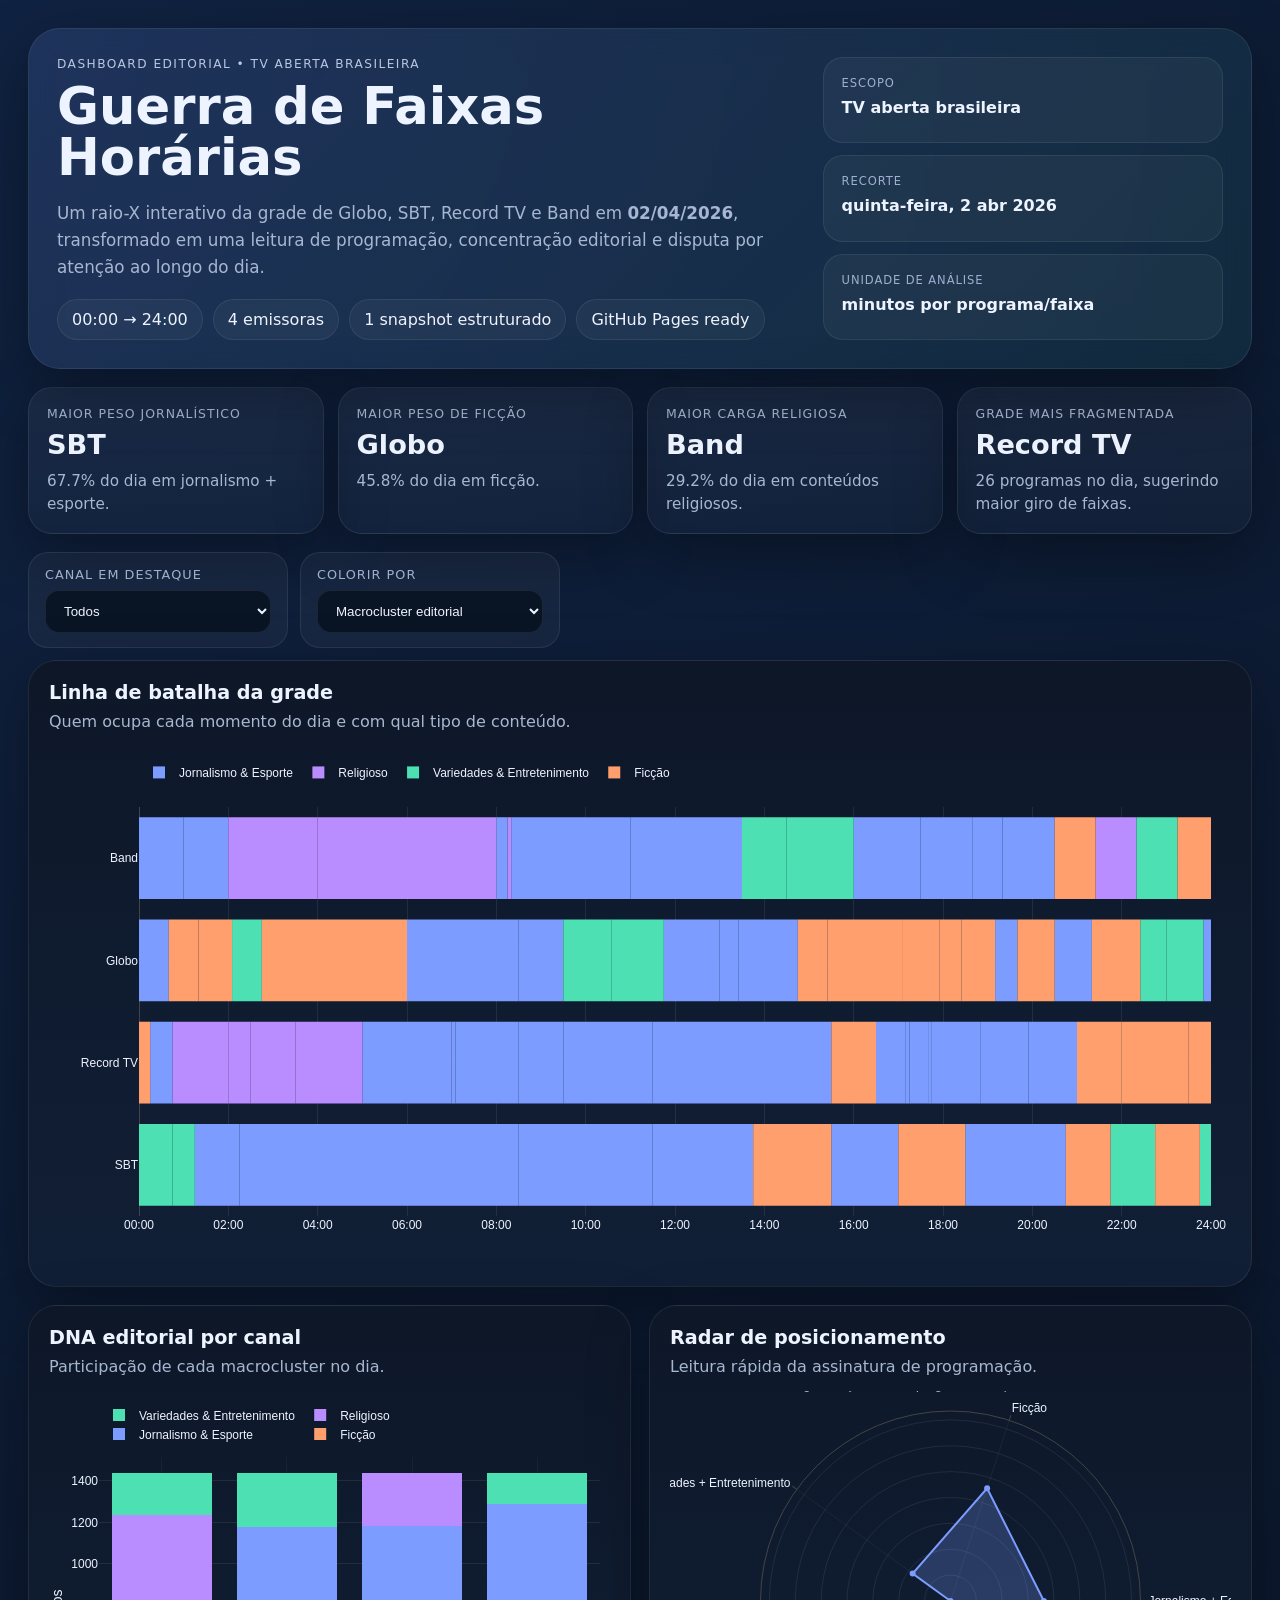
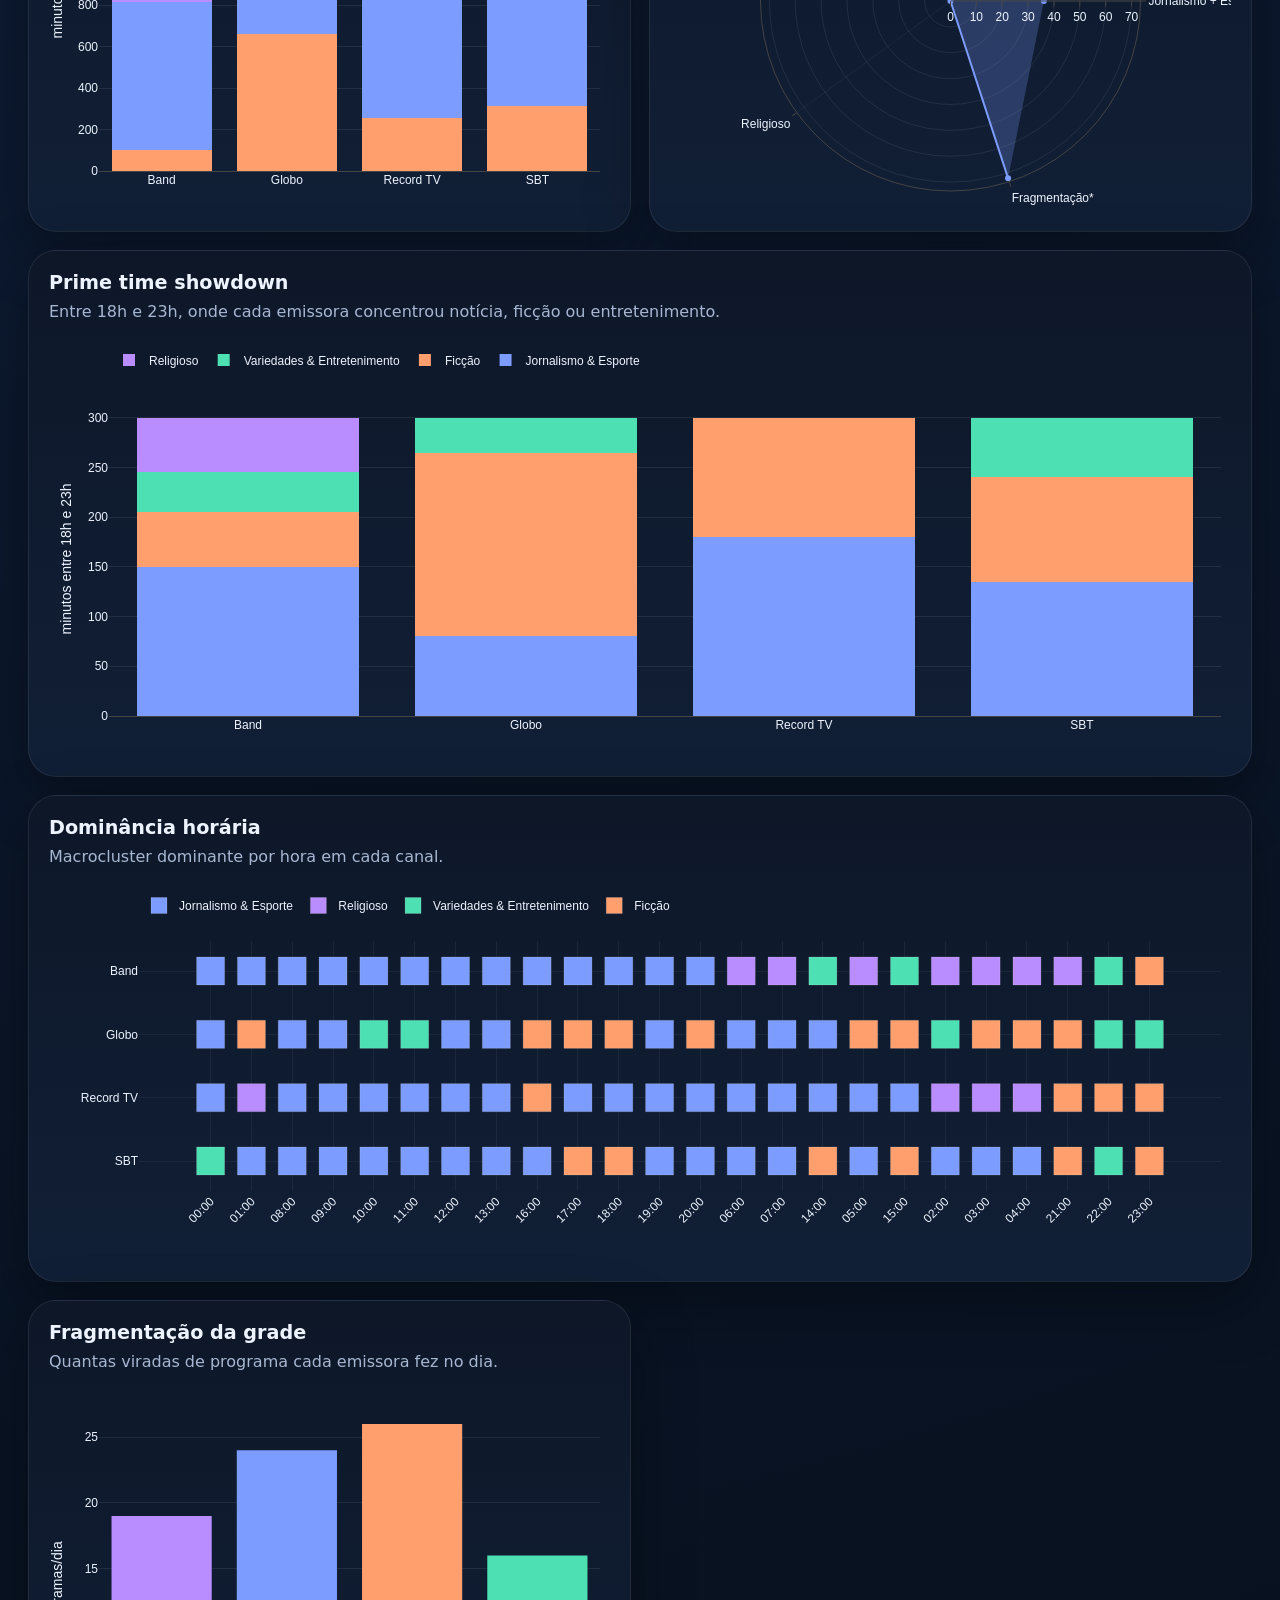
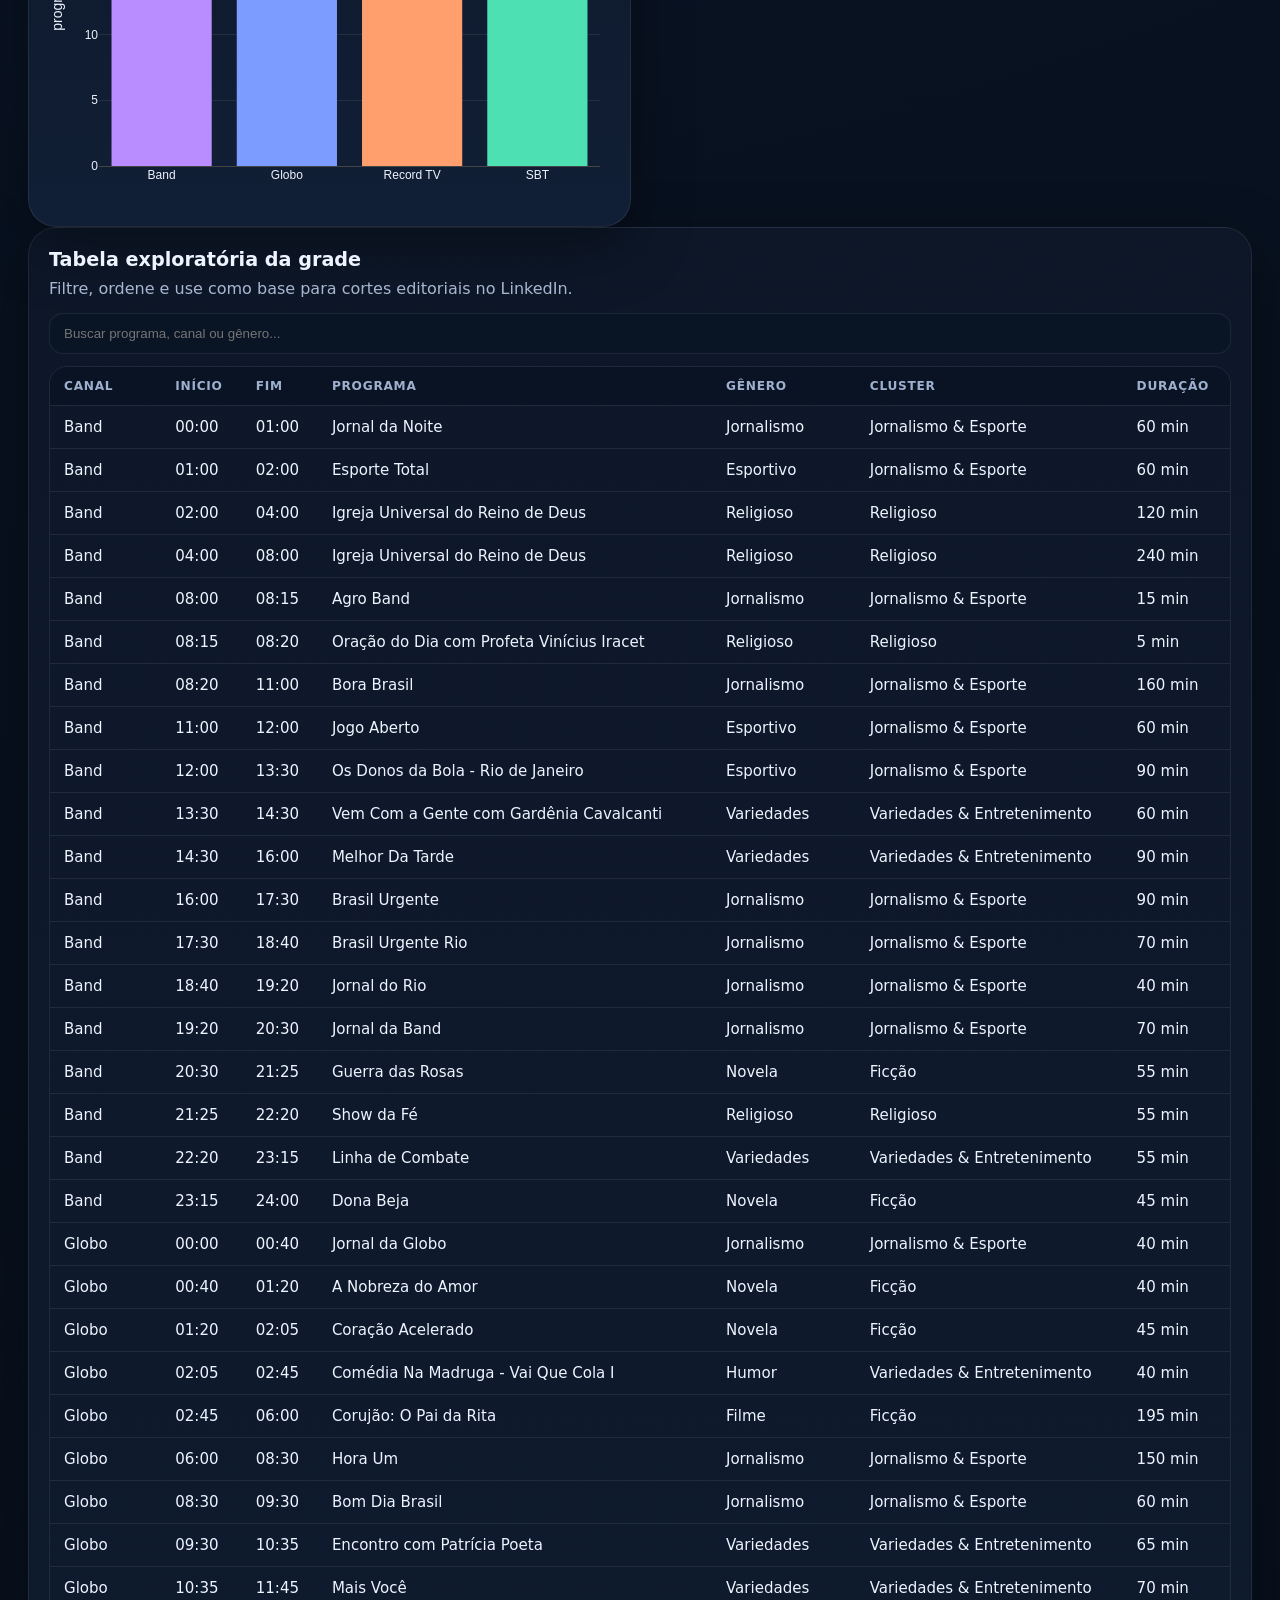
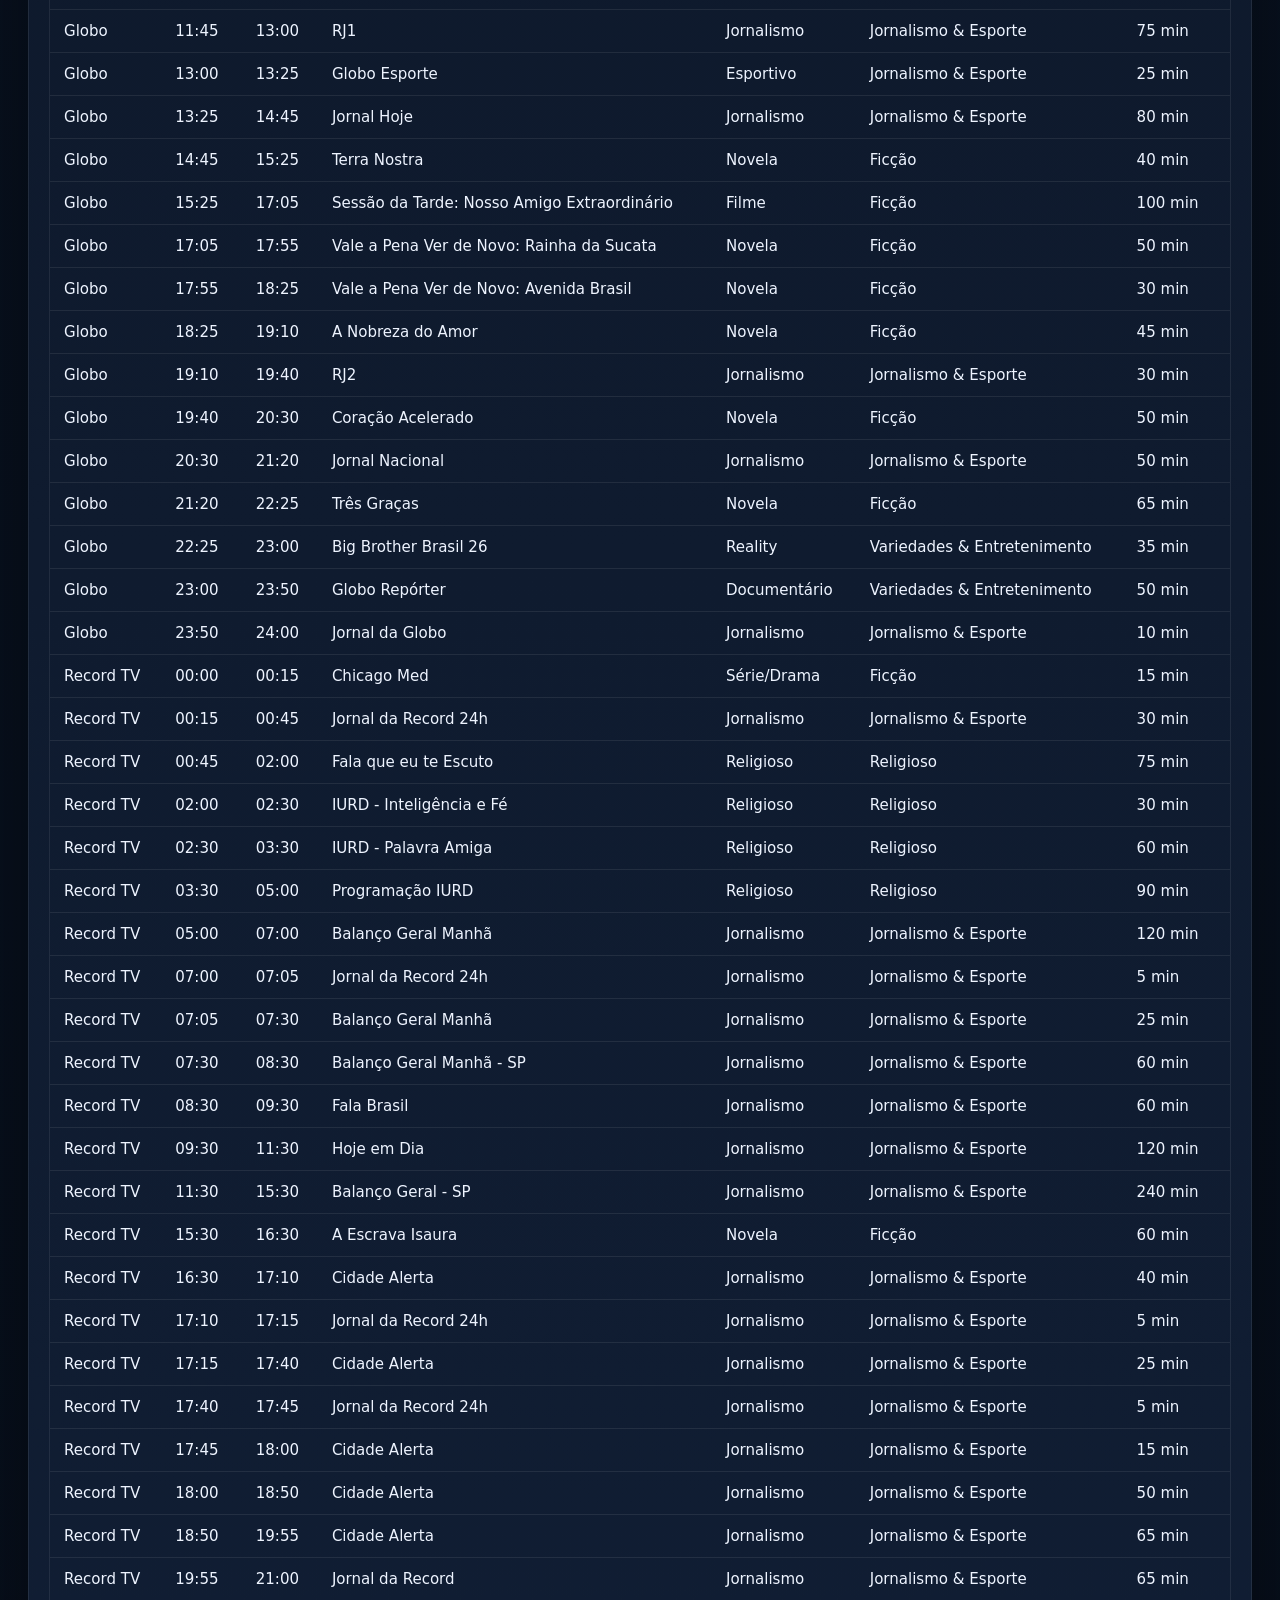
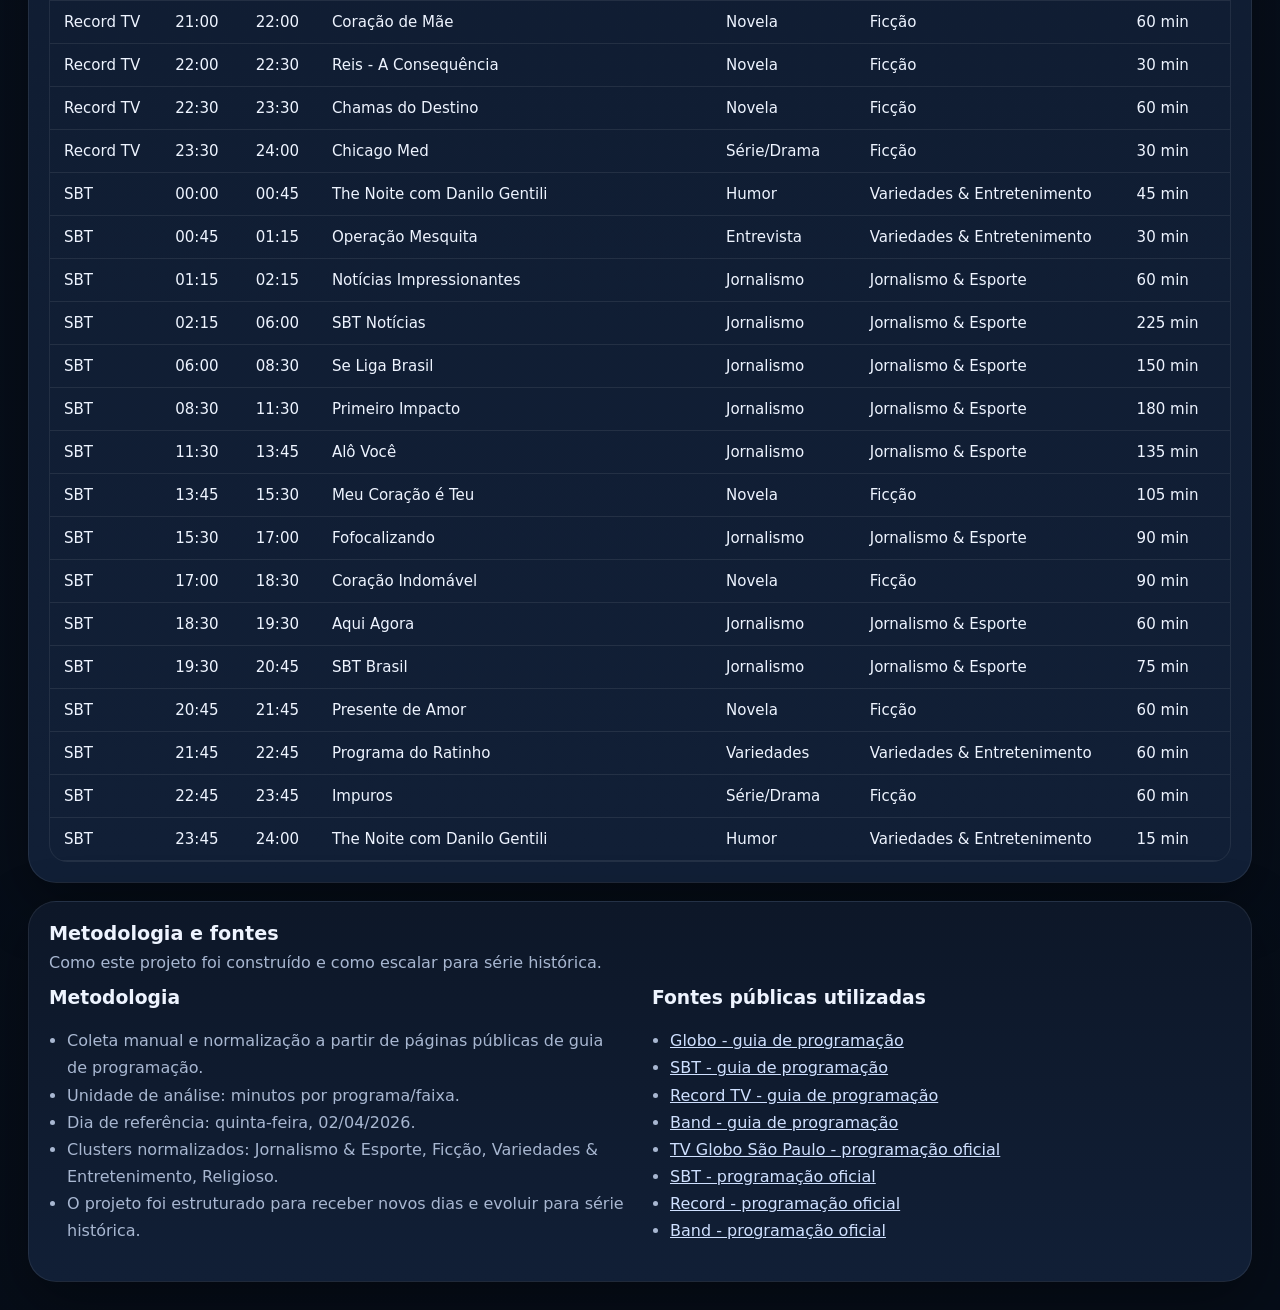
==== commit 8f2d2a3e: "aa" ====
--- a/index.html
+++ b/index.html
@@ -5,148 +5,8 @@
   <meta name="viewport" content="width=device-width, initial-scale=1.0">
   <title>Guerra de Faixas Horárias — TV aberta brasileira</title>
   <meta name="description" content="Dashboard interativo comparando a guerra de faixas horárias entre Globo, SBT, Record TV e Band em 02/04/2026.">
-  <script src="https://cdn.plot.ly/plotly-2.35.2.min.js"></script>
-  <style>
-
-:root{
-  --bg:#08111f;
-  --bg-soft:#0f1b31;
-  --card:#0d1728;
-  --card-2:#111f36;
-  --line:rgba(255,255,255,.08);
-  --text:#eef4ff;
-  --muted:#a8b7d1;
-  --accent:#7c9cff;
-  --accent-2:#4ce0b3;
-  --danger:#ff7a7a;
-  --gold:#f3c969;
-  --radius:24px;
-  --shadow:0 20px 60px rgba(0,0,0,.35);
-}
-*{box-sizing:border-box}
-html,body{margin:0;padding:0;background:radial-gradient(circle at top left,#102241 0,#08111f 45%,#060d18 100%);color:var(--text);font-family:Inter,system-ui,-apple-system,Segoe UI,Roboto,Arial,sans-serif}
-body{min-height:100vh}
-.page-shell{max-width:1440px;margin:0 auto;padding:28px}
-.hero{
-  display:grid;
-  grid-template-columns:1.3fr .7fr;
-  gap:22px;
-  padding:28px;
-  border:1px solid var(--line);
-  border-radius:32px;
-  background:linear-gradient(135deg,rgba(124,156,255,.14),rgba(76,224,179,.08));
-  backdrop-filter: blur(14px);
-  box-shadow: var(--shadow);
-}
-.eyebrow{text-transform:uppercase;letter-spacing:.12em;font-size:.76rem;color:#b8c7e2;margin-bottom:10px}
-h1{font-size:clamp(2.2rem,4vw,4rem);line-height:1;margin:0 0 14px}
-.subtitle{font-size:1.05rem;line-height:1.6;color:var(--muted);max-width:900px}
-.hero-tags{display:flex;flex-wrap:wrap;gap:10px;margin-top:18px}
-.hero-tags span,.meta-card{
-  border:1px solid rgba(255,255,255,.08);
-  background:rgba(255,255,255,.04);
-  border-radius:999px;
-  padding:10px 14px;
-}
-.hero-meta{display:grid;gap:12px}
-.meta-card{border-radius:20px;padding:18px}
-.meta-label{text-transform:uppercase;font-size:.72rem;color:#9fb0cf;letter-spacing:.08em}
-.meta-value{margin-top:8px;font-size:1rem;font-weight:600}
-.insight-strip{
-  display:grid;
-  grid-template-columns:repeat(4,minmax(0,1fr));
-  gap:14px;
-  margin-top:18px;
-}
-.insight{
-  background:linear-gradient(180deg,rgba(255,255,255,.05),rgba(255,255,255,.02));
-  border:1px solid var(--line);
-  border-radius:24px;
-  padding:18px;
-  box-shadow:var(--shadow);
-}
-.insight .label{font-size:.78rem;text-transform:uppercase;letter-spacing:.08em;color:#a7b7d0}
-.insight .value{font-size:1.7rem;font-weight:800;margin-top:8px}
-.insight .desc{margin-top:10px;color:var(--muted);font-size:.95rem;line-height:1.5}
-.controls-panel{
-  display:flex;
-  gap:12px;
-  margin:18px 0 10px;
-  flex-wrap:wrap;
-}
-.control{
-  background:rgba(255,255,255,.04);
-  border:1px solid var(--line);
-  border-radius:20px;
-  padding:14px 16px;
-  min-width:260px;
-}
-label{display:block;font-size:.8rem;color:#9fb0cf;margin-bottom:8px;text-transform:uppercase;letter-spacing:.08em}
-select,input[type=search]{
-  width:100%;
-  border:1px solid rgba(255,255,255,.08);
-  background:#091425;
-  color:var(--text);
-  padding:12px 14px;
-  border-radius:14px;
-  outline:none;
-}
-.section-grid{
-  display:grid;
-  grid-template-columns:repeat(12,minmax(0,1fr));
-  gap:18px;
-  margin-top:12px;
-}
-.card{
-  grid-column:span 6;
-  background:linear-gradient(180deg,var(--card),var(--card-2));
-  border:1px solid var(--line);
-  border-radius:28px;
-  padding:20px;
-  box-shadow:var(--shadow);
-}
-.card-xl{grid-column:span 12}
-.card-head{
-  display:flex;
-  justify-content:space-between;
-  align-items:flex-start;
-  gap:12px;
-  margin-bottom:12px;
-}
-.card-head h2{margin:0 0 6px;font-size:1.2rem}
-.card-head p{margin:0;color:var(--muted);line-height:1.5}
-.chart{width:100%;height:420px}
-.chart-xl{height:520px}
-.chart-wide{height:380px}
-.table-toolbar{margin:8px 0 12px}
-.table-wrap{overflow:auto;border:1px solid var(--line);border-radius:18px}
-table{width:100%;border-collapse:collapse;min-width:900px}
-th,td{padding:12px 14px;border-bottom:1px solid var(--line);text-align:left;font-size:.94rem}
-th{position:sticky;top:0;background:#0a1323;z-index:1;text-transform:uppercase;letter-spacing:.06em;font-size:.76rem;color:#9fb0cf}
-tbody tr:hover{background:rgba(255,255,255,.03)}
-.notes-card{margin-top:18px}
-.notes-grid{display:grid;grid-template-columns:1fr 1fr;gap:24px}
-.notes-grid h3{margin-top:0}
-.notes-grid ul{padding-left:18px;color:var(--muted);line-height:1.7}
-.source-list a{color:#cfe0ff}
-.badge{
-  display:inline-flex;align-items:center;gap:8px;
-  padding:6px 10px;border-radius:999px;
-  background:rgba(255,255,255,.07);color:#d8e4ff;font-size:.8rem
-}
-@media (max-width:1100px){
-  .hero{grid-template-columns:1fr}
-  .insight-strip{grid-template-columns:repeat(2,minmax(0,1fr))}
-  .card,.card-xl{grid-column:span 12}
-  .notes-grid{grid-template-columns:1fr}
-}
-@media (max-width:720px){
-  .page-shell{padding:16px}
-  .hero{padding:20px;border-radius:24px}
-  .insight-strip{grid-template-columns:1fr}
-}
-
-  </style>
+  <link rel="preconnect" href="https://cdn.plot.ly">
+  <link rel="stylesheet" href="style.css">
 </head>
 <body>
   <div class="page-shell">
@@ -159,7 +19,7 @@
           <span>00:00 → 24:00</span>
           <span>4 emissoras</span>
           <span>1 snapshot estruturado</span>
-          <span>standalone html</span>
+          <span>GitHub Pages ready</span>
         </div>
       </div>
       <div class="hero-meta">
@@ -306,324 +166,7 @@
     </section>
   </div>
 
-  <script>window.__DASH_DATA__ = {"schedule": [{"channel": "Band", "start_time": "00:00", "program": "Jornal da Noite", "raw_category": "Jornalismo/Informativo", "start_min": 0, "end_min": 60, "duration_min": 60, "genre": "Jornalismo", "cluster": "Jornalismo & Esporte", "hours": 1.0, "start_label": "00:00", "end_time": "01:00"}, {"channel": "Band", "start_time": "01:00", "program": "Esporte Total", "raw_category": "Jornalismo/Esportivo", "start_min": 60, "end_min": 120, "duration_min": 60, "genre": "Esportivo", "cluster": "Jornalismo & Esporte", "hours": 1.0, "start_label": "01:00", "end_time": "02:00"}, {"channel": "Band", "start_time": "02:00", "program": "Igreja Universal do Reino de Deus", "raw_category": "Variedades/Religião", "start_min": 120, "end_min": 240, "duration_min": 120, "genre": "Religioso", "cluster": "Religioso", "hours": 2.0, "start_label": "02:00", "end_time": "04:00"}, {"channel": "Band", "start_time": "04:00", "program": "Igreja Universal do Reino de Deus", "raw_category": "Variedades/Religião", "start_min": 240, "end_min": 480, "duration_min": 240, "genre": "Religioso", "cluster": "Religioso", "hours": 4.0, "start_label": "04:00", "end_time": "08:00"}, {"channel": "Band", "start_time": "08:00", "program": "Agro Band", "raw_category": "Jornalismo/Informativo", "start_min": 480, "end_min": 495, "duration_min": 15, "genre": "Jornalismo", "cluster": "Jornalismo & Esporte", "hours": 0.25, "start_label": "08:00", "end_time": "08:15"}, {"channel": "Band", "start_time": "08:15", "program": "Oração do Dia com Profeta Vinícius Iracet", "raw_category": "Variedades/Religião", "start_min": 495, "end_min": 500, "duration_min": 5, "genre": "Religioso", "cluster": "Religioso", "hours": 0.08333333333333333, "start_label": "08:15", "end_time": "08:20"}, {"channel": "Band", "start_time": "08:20", "program": "Bora Brasil", "raw_category": "Jornalismo/Informativo", "start_min": 500, "end_min": 660, "duration_min": 160, "genre": "Jornalismo", "cluster": "Jornalismo & Esporte", "hours": 2.6666666666666665, "start_label": "08:20", "end_time": "11:00"}, {"channel": "Band", "start_time": "11:00", "program": "Jogo Aberto", "raw_category": "Jornalismo/Esportivo", "start_min": 660, "end_min": 720, "duration_min": 60, "genre": "Esportivo", "cluster": "Jornalismo & Esporte", "hours": 1.0, "start_label": "11:00", "end_time": "12:00"}, {"channel": "Band", "start_time": "12:00", "program": "Os Donos da Bola - Rio de Janeiro", "raw_category": "Jornalismo/Esportivo", "start_min": 720, "end_min": 810, "duration_min": 90, "genre": "Esportivo", "cluster": "Jornalismo & Esporte", "hours": 1.5, "start_label": "12:00", "end_time": "13:30"}, {"channel": "Band", "start_time": "13:30", "program": "Vem Com a Gente com Gardênia Cavalcanti", "raw_category": "Variedades/Diversos", "start_min": 810, "end_min": 870, "duration_min": 60, "genre": "Variedades", "cluster": "Variedades & Entretenimento", "hours": 1.0, "start_label": "13:30", "end_time": "14:30"}, {"channel": "Band", "start_time": "14:30", "program": "Melhor Da Tarde", "raw_category": "Variedades/Diversos", "start_min": 870, "end_min": 960, "duration_min": 90, "genre": "Variedades", "cluster": "Variedades & Entretenimento", "hours": 1.5, "start_label": "14:30", "end_time": "16:00"}, {"channel": "Band", "start_time": "16:00", "program": "Brasil Urgente", "raw_category": "Jornalismo/Informativo", "start_min": 960, "end_min": 1050, "duration_min": 90, "genre": "Jornalismo", "cluster": "Jornalismo & Esporte", "hours": 1.5, "start_label": "16:00", "end_time": "17:30"}, {"channel": "Band", "start_time": "17:30", "program": "Brasil Urgente Rio", "raw_category": "Jornalismo/Informativo", "start_min": 1050, "end_min": 1120, "duration_min": 70, "genre": "Jornalismo", "cluster": "Jornalismo & Esporte", "hours": 1.1666666666666667, "start_label": "17:30", "end_time": "18:40"}, {"channel": "Band", "start_time": "18:40", "program": "Jornal do Rio", "raw_category": "Jornalismo/Informativo", "start_min": 1120, "end_min": 1160, "duration_min": 40, "genre": "Jornalismo", "cluster": "Jornalismo & Esporte", "hours": 0.6666666666666666, "start_label": "18:40", "end_time": "19:20"}, {"channel": "Band", "start_time": "19:20", "program": "Jornal da Band", "raw_category": "Jornalismo/Informativo", "start_min": 1160, "end_min": 1230, "duration_min": 70, "genre": "Jornalismo", "cluster": "Jornalismo & Esporte", "hours": 1.1666666666666667, "start_label": "19:20", "end_time": "20:30"}, {"channel": "Band", "start_time": "20:30", "program": "Guerra das Rosas", "raw_category": "Variedades/Novela", "start_min": 1230, "end_min": 1285, "duration_min": 55, "genre": "Novela", "cluster": "Ficção", "hours": 0.9166666666666666, "start_label": "20:30", "end_time": "21:25"}, {"channel": "Band", "start_time": "21:25", "program": "Show da Fé", "raw_category": "Variedades/Religião", "start_min": 1285, "end_min": 1340, "duration_min": 55, "genre": "Religioso", "cluster": "Religioso", "hours": 0.9166666666666666, "start_label": "21:25", "end_time": "22:20"}, {"channel": "Band", "start_time": "22:20", "program": "Linha de Combate", "raw_category": "Variedades/Diversos", "start_min": 1340, "end_min": 1395, "duration_min": 55, "genre": "Variedades", "cluster": "Variedades & Entretenimento", "hours": 0.9166666666666666, "start_label": "22:20", "end_time": "23:15"}, {"channel": "Band", "start_time": "23:15", "program": "Dona Beja", "raw_category": "Variedades/Novela", "start_min": 1395, "end_min": 1440, "duration_min": 45, "genre": "Novela", "cluster": "Ficção", "hours": 0.75, "start_label": "23:15", "end_time": "24:00"}, {"channel": "Globo", "start_time": "00:00", "program": "Jornal da Globo", "raw_category": "Jornalismo/Informativo", "start_min": 0, "end_min": 40, "duration_min": 40, "genre": "Jornalismo", "cluster": "Jornalismo & Esporte", "hours": 0.6666666666666666, "start_label": "00:00", "end_time": "00:40"}, {"channel": "Globo", "start_time": "00:40", "program": "A Nobreza do Amor", "raw_category": "Variedades/Novela", "start_min": 40, "end_min": 80, "duration_min": 40, "genre": "Novela", "cluster": "Ficção", "hours": 0.6666666666666666, "start_label": "00:40", "end_time": "01:20"}, {"channel": "Globo", "start_time": "01:20", "program": "Coração Acelerado", "raw_category": "Variedades/Novela", "start_min": 80, "end_min": 125, "duration_min": 45, "genre": "Novela", "cluster": "Ficção", "hours": 0.75, "start_label": "01:20", "end_time": "02:05"}, {"channel": "Globo", "start_time": "02:05", "program": "Comédia Na Madruga - Vai Que Cola I", "raw_category": "Séries/Humor", "start_min": 125, "end_min": 165, "duration_min": 40, "genre": "Humor", "cluster": "Variedades & Entretenimento", "hours": 0.6666666666666666, "start_label": "02:05", "end_time": "02:45"}, {"channel": "Globo", "start_time": "02:45", "program": "Corujão: O Pai da Rita", "raw_category": "Filme/Comédia", "start_min": 165, "end_min": 360, "duration_min": 195, "genre": "Filme", "cluster": "Ficção", "hours": 3.25, "start_label": "02:45", "end_time": "06:00"}, {"channel": "Globo", "start_time": "06:00", "program": "Hora Um", "raw_category": "Jornalismo/Informativo", "start_min": 360, "end_min": 510, "duration_min": 150, "genre": "Jornalismo", "cluster": "Jornalismo & Esporte", "hours": 2.5, "start_label": "06:00", "end_time": "08:30"}, {"channel": "Globo", "start_time": "08:30", "program": "Bom Dia Brasil", "raw_category": "Jornalismo/Informativo", "start_min": 510, "end_min": 570, "duration_min": 60, "genre": "Jornalismo", "cluster": "Jornalismo & Esporte", "hours": 1.0, "start_label": "08:30", "end_time": "09:30"}, {"channel": "Globo", "start_time": "09:30", "program": "Encontro com Patrícia Poeta", "raw_category": "Variedades/Diversos", "start_min": 570, "end_min": 635, "duration_min": 65, "genre": "Variedades", "cluster": "Variedades & Entretenimento", "hours": 1.0833333333333333, "start_label": "09:30", "end_time": "10:35"}, {"channel": "Globo", "start_time": "10:35", "program": "Mais Você", "raw_category": "Variedades/Diversos", "start_min": 635, "end_min": 705, "duration_min": 70, "genre": "Variedades", "cluster": "Variedades & Entretenimento", "hours": 1.1666666666666667, "start_label": "10:35", "end_time": "11:45"}, {"channel": "Globo", "start_time": "11:45", "program": "RJ1", "raw_category": "Jornalismo/Informativo", "start_min": 705, "end_min": 780, "duration_min": 75, "genre": "Jornalismo", "cluster": "Jornalismo & Esporte", "hours": 1.25, "start_label": "11:45", "end_time": "13:00"}, {"channel": "Globo", "start_time": "13:00", "program": "Globo Esporte", "raw_category": "Jornalismo/Esportivo", "start_min": 780, "end_min": 805, "duration_min": 25, "genre": "Esportivo", "cluster": "Jornalismo & Esporte", "hours": 0.4166666666666667, "start_label": "13:00", "end_time": "13:25"}, {"channel": "Globo", "start_time": "13:25", "program": "Jornal Hoje", "raw_category": "Jornalismo/Informativo", "start_min": 805, "end_min": 885, "duration_min": 80, "genre": "Jornalismo", "cluster": "Jornalismo & Esporte", "hours": 1.3333333333333333, "start_label": "13:25", "end_time": "14:45"}, {"channel": "Globo", "start_time": "14:45", "program": "Terra Nostra", "raw_category": "Variedades/Novela", "start_min": 885, "end_min": 925, "duration_min": 40, "genre": "Novela", "cluster": "Ficção", "hours": 0.6666666666666666, "start_label": "14:45", "end_time": "15:25"}, {"channel": "Globo", "start_time": "15:25", "program": "Sessão da Tarde: Nosso Amigo Extraordinário", "raw_category": "Filme/Ficção", "start_min": 925, "end_min": 1025, "duration_min": 100, "genre": "Filme", "cluster": "Ficção", "hours": 1.6666666666666667, "start_label": "15:25", "end_time": "17:05"}, {"channel": "Globo", "start_time": "17:05", "program": "Vale a Pena Ver de Novo: Rainha da Sucata", "raw_category": "Variedades/Novela", "start_min": 1025, "end_min": 1075, "duration_min": 50, "genre": "Novela", "cluster": "Ficção", "hours": 0.8333333333333334, "start_label": "17:05", "end_time": "17:55"}, {"channel": "Globo", "start_time": "17:55", "program": "Vale a Pena Ver de Novo: Avenida Brasil", "raw_category": "Variedades/Novela", "start_min": 1075, "end_min": 1105, "duration_min": 30, "genre": "Novela", "cluster": "Ficção", "hours": 0.5, "start_label": "17:55", "end_time": "18:25"}, {"channel": "Globo", "start_time": "18:25", "program": "A Nobreza do Amor", "raw_category": "Variedades/Novela", "start_min": 1105, "end_min": 1150, "duration_min": 45, "genre": "Novela", "cluster": "Ficção", "hours": 0.75, "start_label": "18:25", "end_time": "19:10"}, {"channel": "Globo", "start_time": "19:10", "program": "RJ2", "raw_category": "Jornalismo/Informativo", "start_min": 1150, "end_min": 1180, "duration_min": 30, "genre": "Jornalismo", "cluster": "Jornalismo & Esporte", "hours": 0.5, "start_label": "19:10", "end_time": "19:40"}, {"channel": "Globo", "start_time": "19:40", "program": "Coração Acelerado", "raw_category": "Variedades/Novela", "start_min": 1180, "end_min": 1230, "duration_min": 50, "genre": "Novela", "cluster": "Ficção", "hours": 0.8333333333333334, "start_label": "19:40", "end_time": "20:30"}, {"channel": "Globo", "start_time": "20:30", "program": "Jornal Nacional", "raw_category": "Jornalismo/Informativo", "start_min": 1230, "end_min": 1280, "duration_min": 50, "genre": "Jornalismo", "cluster": "Jornalismo & Esporte", "hours": 0.8333333333333334, "start_label": "20:30", "end_time": "21:20"}, {"channel": "Globo", "start_time": "21:20", "program": "Três Graças", "raw_category": "Variedades/Novela", "start_min": 1280, "end_min": 1345, "duration_min": 65, "genre": "Novela", "cluster": "Ficção", "hours": 1.0833333333333333, "start_label": "21:20", "end_time": "22:25"}, {"channel": "Globo", "start_time": "22:25", "program": "Big Brother Brasil 26", "raw_category": "Séries/Reality Show", "start_min": 1345, "end_min": 1380, "duration_min": 35, "genre": "Reality", "cluster": "Variedades & Entretenimento", "hours": 0.5833333333333334, "start_label": "22:25", "end_time": "23:00"}, {"channel": "Globo", "start_time": "23:00", "program": "Globo Repórter", "raw_category": "Séries/Documentário", "start_min": 1380, "end_min": 1430, "duration_min": 50, "genre": "Documentário", "cluster": "Variedades & Entretenimento", "hours": 0.8333333333333334, "start_label": "23:00", "end_time": "23:50"}, {"channel": "Globo", "start_time": "23:50", "program": "Jornal da Globo", "raw_category": "Jornalismo/Informativo", "start_min": 1430, "end_min": 1440, "duration_min": 10, "genre": "Jornalismo", "cluster": "Jornalismo & Esporte", "hours": 0.16666666666666666, "start_label": "23:50", "end_time": "24:00"}, {"channel": "Record TV", "start_time": "00:00", "program": "Chicago Med", "raw_category": "Séries/Drama", "start_min": 0, "end_min": 15, "duration_min": 15, "genre": "Série/Drama", "cluster": "Ficção", "hours": 0.25, "start_label": "00:00", "end_time": "00:15"}, {"channel": "Record TV", "start_time": "00:15", "program": "Jornal da Record 24h", "raw_category": "Jornalismo/Informativo", "start_min": 15, "end_min": 45, "duration_min": 30, "genre": "Jornalismo", "cluster": "Jornalismo & Esporte", "hours": 0.5, "start_label": "00:15", "end_time": "00:45"}, {"channel": "Record TV", "start_time": "00:45", "program": "Fala que eu te Escuto", "raw_category": "Variedades/Religião", "start_min": 45, "end_min": 120, "duration_min": 75, "genre": "Religioso", "cluster": "Religioso", "hours": 1.25, "start_label": "00:45", "end_time": "02:00"}, {"channel": "Record TV", "start_time": "02:00", "program": "IURD - Inteligência e Fé", "raw_category": "Variedades/Religião", "start_min": 120, "end_min": 150, "duration_min": 30, "genre": "Religioso", "cluster": "Religioso", "hours": 0.5, "start_label": "02:00", "end_time": "02:30"}, {"channel": "Record TV", "start_time": "02:30", "program": "IURD - Palavra Amiga", "raw_category": "Variedades/Religião", "start_min": 150, "end_min": 210, "duration_min": 60, "genre": "Religioso", "cluster": "Religioso", "hours": 1.0, "start_label": "02:30", "end_time": "03:30"}, {"channel": "Record TV", "start_time": "03:30", "program": "Programação IURD", "raw_category": "Variedades/Religião", "start_min": 210, "end_min": 300, "duration_min": 90, "genre": "Religioso", "cluster": "Religioso", "hours": 1.5, "start_label": "03:30", "end_time": "05:00"}, {"channel": "Record TV", "start_time": "05:00", "program": "Balanço Geral Manhã", "raw_category": "Jornalismo/Informativo", "start_min": 300, "end_min": 420, "duration_min": 120, "genre": "Jornalismo", "cluster": "Jornalismo & Esporte", "hours": 2.0, "start_label": "05:00", "end_time": "07:00"}, {"channel": "Record TV", "start_time": "07:00", "program": "Jornal da Record 24h", "raw_category": "Jornalismo/Informativo", "start_min": 420, "end_min": 425, "duration_min": 5, "genre": "Jornalismo", "cluster": "Jornalismo & Esporte", "hours": 0.08333333333333333, "start_label": "07:00", "end_time": "07:05"}, {"channel": "Record TV", "start_time": "07:05", "program": "Balanço Geral Manhã", "raw_category": "Jornalismo/Informativo", "start_min": 425, "end_min": 450, "duration_min": 25, "genre": "Jornalismo", "cluster": "Jornalismo & Esporte", "hours": 0.4166666666666667, "start_label": "07:05", "end_time": "07:30"}, {"channel": "Record TV", "start_time": "07:30", "program": "Balanço Geral Manhã - SP", "raw_category": "Jornalismo/Informativo", "start_min": 450, "end_min": 510, "duration_min": 60, "genre": "Jornalismo", "cluster": "Jornalismo & Esporte", "hours": 1.0, "start_label": "07:30", "end_time": "08:30"}, {"channel": "Record TV", "start_time": "08:30", "program": "Fala Brasil", "raw_category": "Jornalismo/Informativo", "start_min": 510, "end_min": 570, "duration_min": 60, "genre": "Jornalismo", "cluster": "Jornalismo & Esporte", "hours": 1.0, "start_label": "08:30", "end_time": "09:30"}, {"channel": "Record TV", "start_time": "09:30", "program": "Hoje em Dia", "raw_category": "Jornalismo/Informativo", "start_min": 570, "end_min": 690, "duration_min": 120, "genre": "Jornalismo", "cluster": "Jornalismo & Esporte", "hours": 2.0, "start_label": "09:30", "end_time": "11:30"}, {"channel": "Record TV", "start_time": "11:30", "program": "Balanço Geral - SP", "raw_category": "Jornalismo/Informativo", "start_min": 690, "end_min": 930, "duration_min": 240, "genre": "Jornalismo", "cluster": "Jornalismo & Esporte", "hours": 4.0, "start_label": "11:30", "end_time": "15:30"}, {"channel": "Record TV", "start_time": "15:30", "program": "A Escrava Isaura", "raw_category": "Variedades/Novela", "start_min": 930, "end_min": 990, "duration_min": 60, "genre": "Novela", "cluster": "Ficção", "hours": 1.0, "start_label": "15:30", "end_time": "16:30"}, {"channel": "Record TV", "start_time": "16:30", "program": "Cidade Alerta", "raw_category": "Jornalismo/Informativo", "start_min": 990, "end_min": 1030, "duration_min": 40, "genre": "Jornalismo", "cluster": "Jornalismo & Esporte", "hours": 0.6666666666666666, "start_label": "16:30", "end_time": "17:10"}, {"channel": "Record TV", "start_time": "17:10", "program": "Jornal da Record 24h", "raw_category": "Jornalismo/Informativo", "start_min": 1030, "end_min": 1035, "duration_min": 5, "genre": "Jornalismo", "cluster": "Jornalismo & Esporte", "hours": 0.08333333333333333, "start_label": "17:10", "end_time": "17:15"}, {"channel": "Record TV", "start_time": "17:15", "program": "Cidade Alerta", "raw_category": "Jornalismo/Informativo", "start_min": 1035, "end_min": 1060, "duration_min": 25, "genre": "Jornalismo", "cluster": "Jornalismo & Esporte", "hours": 0.4166666666666667, "start_label": "17:15", "end_time": "17:40"}, {"channel": "Record TV", "start_time": "17:40", "program": "Jornal da Record 24h", "raw_category": "Jornalismo/Informativo", "start_min": 1060, "end_min": 1065, "duration_min": 5, "genre": "Jornalismo", "cluster": "Jornalismo & Esporte", "hours": 0.08333333333333333, "start_label": "17:40", "end_time": "17:45"}, {"channel": "Record TV", "start_time": "17:45", "program": "Cidade Alerta", "raw_category": "Jornalismo/Informativo", "start_min": 1065, "end_min": 1080, "duration_min": 15, "genre": "Jornalismo", "cluster": "Jornalismo & Esporte", "hours": 0.25, "start_label": "17:45", "end_time": "18:00"}, {"channel": "Record TV", "start_time": "18:00", "program": "Cidade Alerta", "raw_category": "Jornalismo/Informativo", "start_min": 1080, "end_min": 1130, "duration_min": 50, "genre": "Jornalismo", "cluster": "Jornalismo & Esporte", "hours": 0.8333333333333334, "start_label": "18:00", "end_time": "18:50"}, {"channel": "Record TV", "start_time": "18:50", "program": "Cidade Alerta", "raw_category": "Jornalismo/Informativo", "start_min": 1130, "end_min": 1195, "duration_min": 65, "genre": "Jornalismo", "cluster": "Jornalismo & Esporte", "hours": 1.0833333333333333, "start_label": "18:50", "end_time": "19:55"}, {"channel": "Record TV", "start_time": "19:55", "program": "Jornal da Record", "raw_category": "Jornalismo/Informativo", "start_min": 1195, "end_min": 1260, "duration_min": 65, "genre": "Jornalismo", "cluster": "Jornalismo & Esporte", "hours": 1.0833333333333333, "start_label": "19:55", "end_time": "21:00"}, {"channel": "Record TV", "start_time": "21:00", "program": "Coração de Mãe", "raw_category": "Variedades/Novela", "start_min": 1260, "end_min": 1320, "duration_min": 60, "genre": "Novela", "cluster": "Ficção", "hours": 1.0, "start_label": "21:00", "end_time": "22:00"}, {"channel": "Record TV", "start_time": "22:00", "program": "Reis - A Consequência", "raw_category": "Variedades/Novela", "start_min": 1320, "end_min": 1350, "duration_min": 30, "genre": "Novela", "cluster": "Ficção", "hours": 0.5, "start_label": "22:00", "end_time": "22:30"}, {"channel": "Record TV", "start_time": "22:30", "program": "Chamas do Destino", "raw_category": "Variedades/Novela", "start_min": 1350, "end_min": 1410, "duration_min": 60, "genre": "Novela", "cluster": "Ficção", "hours": 1.0, "start_label": "22:30", "end_time": "23:30"}, {"channel": "Record TV", "start_time": "23:30", "program": "Chicago Med", "raw_category": "Séries/Drama", "start_min": 1410, "end_min": 1440, "duration_min": 30, "genre": "Série/Drama", "cluster": "Ficção", "hours": 0.5, "start_label": "23:30", "end_time": "24:00"}, {"channel": "SBT", "start_time": "00:00", "program": "The Noite com Danilo Gentili", "raw_category": "Variedades/Humor", "start_min": 0, "end_min": 45, "duration_min": 45, "genre": "Humor", "cluster": "Variedades & Entretenimento", "hours": 0.75, "start_label": "00:00", "end_time": "00:45"}, {"channel": "SBT", "start_time": "00:45", "program": "Operação Mesquita", "raw_category": "Variedades/Entrevista", "start_min": 45, "end_min": 75, "duration_min": 30, "genre": "Entrevista", "cluster": "Variedades & Entretenimento", "hours": 0.5, "start_label": "00:45", "end_time": "01:15"}, {"channel": "SBT", "start_time": "01:15", "program": "Notícias Impressionantes", "raw_category": "Jornalismo/Informativo", "start_min": 75, "end_min": 135, "duration_min": 60, "genre": "Jornalismo", "cluster": "Jornalismo & Esporte", "hours": 1.0, "start_label": "01:15", "end_time": "02:15"}, {"channel": "SBT", "start_time": "02:15", "program": "SBT Notícias", "raw_category": "Jornalismo/Informativo", "start_min": 135, "end_min": 360, "duration_min": 225, "genre": "Jornalismo", "cluster": "Jornalismo & Esporte", "hours": 3.75, "start_label": "02:15", "end_time": "06:00"}, {"channel": "SBT", "start_time": "06:00", "program": "Se Liga Brasil", "raw_category": "Jornalismo/Informativo", "start_min": 360, "end_min": 510, "duration_min": 150, "genre": "Jornalismo", "cluster": "Jornalismo & Esporte", "hours": 2.5, "start_label": "06:00", "end_time": "08:30"}, {"channel": "SBT", "start_time": "08:30", "program": "Primeiro Impacto", "raw_category": "Jornalismo/Informativo", "start_min": 510, "end_min": 690, "duration_min": 180, "genre": "Jornalismo", "cluster": "Jornalismo & Esporte", "hours": 3.0, "start_label": "08:30", "end_time": "11:30"}, {"channel": "SBT", "start_time": "11:30", "program": "Alô Você", "raw_category": "Jornalismo/Informativo", "start_min": 690, "end_min": 825, "duration_min": 135, "genre": "Jornalismo", "cluster": "Jornalismo & Esporte", "hours": 2.25, "start_label": "11:30", "end_time": "13:45"}, {"channel": "SBT", "start_time": "13:45", "program": "Meu Coração é Teu", "raw_category": "Variedades/Novela", "start_min": 825, "end_min": 930, "duration_min": 105, "genre": "Novela", "cluster": "Ficção", "hours": 1.75, "start_label": "13:45", "end_time": "15:30"}, {"channel": "SBT", "start_time": "15:30", "program": "Fofocalizando", "raw_category": "Variedades/Informativo", "start_min": 930, "end_min": 1020, "duration_min": 90, "genre": "Jornalismo", "cluster": "Jornalismo & Esporte", "hours": 1.5, "start_label": "15:30", "end_time": "17:00"}, {"channel": "SBT", "start_time": "17:00", "program": "Coração Indomável", "raw_category": "Variedades/Novela", "start_min": 1020, "end_min": 1110, "duration_min": 90, "genre": "Novela", "cluster": "Ficção", "hours": 1.5, "start_label": "17:00", "end_time": "18:30"}, {"channel": "SBT", "start_time": "18:30", "program": "Aqui Agora", "raw_category": "Jornalismo/Informativo", "start_min": 1110, "end_min": 1170, "duration_min": 60, "genre": "Jornalismo", "cluster": "Jornalismo & Esporte", "hours": 1.0, "start_label": "18:30", "end_time": "19:30"}, {"channel": "SBT", "start_time": "19:30", "program": "SBT Brasil", "raw_category": "Jornalismo/Informativo", "start_min": 1170, "end_min": 1245, "duration_min": 75, "genre": "Jornalismo", "cluster": "Jornalismo & Esporte", "hours": 1.25, "start_label": "19:30", "end_time": "20:45"}, {"channel": "SBT", "start_time": "20:45", "program": "Presente de Amor", "raw_category": "Variedades/Novela", "start_min": 1245, "end_min": 1305, "duration_min": 60, "genre": "Novela", "cluster": "Ficção", "hours": 1.0, "start_label": "20:45", "end_time": "21:45"}, {"channel": "SBT", "start_time": "21:45", "program": "Programa do Ratinho", "raw_category": "Variedades/Diversos", "start_min": 1305, "end_min": 1365, "duration_min": 60, "genre": "Variedades", "cluster": "Variedades & Entretenimento", "hours": 1.0, "start_label": "21:45", "end_time": "22:45"}, {"channel": "SBT", "start_time": "22:45", "program": "Impuros", "raw_category": "Séries/Drama", "start_min": 1365, "end_min": 1425, "duration_min": 60, "genre": "Série/Drama", "cluster": "Ficção", "hours": 1.0, "start_label": "22:45", "end_time": "23:45"}, {"channel": "SBT", "start_time": "23:45", "program": "The Noite com Danilo Gentili", "raw_category": "Variedades/Humor", "start_min": 1425, "end_min": 1440, "duration_min": 15, "genre": "Humor", "cluster": "Variedades & Entretenimento", "hours": 0.25, "start_label": "23:45", "end_time": "24:00"}], "hourly": [{"channel": "Band", "hour": 0, "dominant_cluster": "Jornalismo & Esporte", "dominant_genre": "Jornalismo", "dominant_program": "Jornal da Noite", "minutes": 60, "label": "00:00–01:00"}, {"channel": "Band", "hour": 1, "dominant_cluster": "Jornalismo & Esporte", "dominant_genre": "Esportivo", "dominant_program": "Esporte Total", "minutes": 60, "label": "01:00–02:00"}, {"channel": "Band", "hour": 2, "dominant_cluster": "Religioso", "dominant_genre": "Religioso", "dominant_program": "Igreja Universal do Reino de Deus", "minutes": 60, "label": "02:00–03:00"}, {"channel": "Band", "hour": 3, "dominant_cluster": "Religioso", "dominant_genre": "Religioso", "dominant_program": "Igreja Universal do Reino de Deus", "minutes": 60, "label": "03:00–04:00"}, {"channel": "Band", "hour": 4, "dominant_cluster": "Religioso", "dominant_genre": "Religioso", "dominant_program": "Igreja Universal do Reino de Deus", "minutes": 60, "label": "04:00–05:00"}, {"channel": "Band", "hour": 5, "dominant_cluster": "Religioso", "dominant_genre": "Religioso", "dominant_program": "Igreja Universal do Reino de Deus", "minutes": 60, "label": "05:00–06:00"}, {"channel": "Band", "hour": 6, "dominant_cluster": "Religioso", "dominant_genre": "Religioso", "dominant_program": "Igreja Universal do Reino de Deus", "minutes": 60, "label": "06:00–07:00"}, {"channel": "Band", "hour": 7, "dominant_cluster": "Religioso", "dominant_genre": "Religioso", "dominant_program": "Igreja Universal do Reino de Deus", "minutes": 60, "label": "07:00–08:00"}, {"channel": "Band", "hour": 8, "dominant_cluster": "Jornalismo & Esporte", "dominant_genre": "Jornalismo", "dominant_program": "Bora Brasil", "minutes": 40, "label": "08:00–09:00"}, {"channel": "Band", "hour": 9, "dominant_cluster": "Jornalismo & Esporte", "dominant_genre": "Jornalismo", "dominant_program": "Bora Brasil", "minutes": 60, "label": "09:00–10:00"}, {"channel": "Band", "hour": 10, "dominant_cluster": "Jornalismo & Esporte", "dominant_genre": "Jornalismo", "dominant_program": "Bora Brasil", "minutes": 60, "label": "10:00–11:00"}, {"channel": "Band", "hour": 11, "dominant_cluster": "Jornalismo & Esporte", "dominant_genre": "Esportivo", "dominant_program": "Jogo Aberto", "minutes": 60, "label": "11:00–12:00"}, {"channel": "Band", "hour": 12, "dominant_cluster": "Jornalismo & Esporte", "dominant_genre": "Esportivo", "dominant_program": "Os Donos da Bola - Rio de Janeiro", "minutes": 60, "label": "12:00–13:00"}, {"channel": "Band", "hour": 13, "dominant_cluster": "Jornalismo & Esporte", "dominant_genre": "Esportivo", "dominant_program": "Os Donos da Bola - Rio de Janeiro", "minutes": 30, "label": "13:00–14:00"}, {"channel": "Band", "hour": 14, "dominant_cluster": "Variedades & Entretenimento", "dominant_genre": "Variedades", "dominant_program": "Vem Com a Gente com Gardênia Cavalcanti", "minutes": 30, "label": "14:00–15:00"}, {"channel": "Band", "hour": 15, "dominant_cluster": "Variedades & Entretenimento", "dominant_genre": "Variedades", "dominant_program": "Melhor Da Tarde", "minutes": 60, "label": "15:00–16:00"}, {"channel": "Band", "hour": 16, "dominant_cluster": "Jornalismo & Esporte", "dominant_genre": "Jornalismo", "dominant_program": "Brasil Urgente", "minutes": 60, "label": "16:00–17:00"}, {"channel": "Band", "hour": 17, "dominant_cluster": "Jornalismo & Esporte", "dominant_genre": "Jornalismo", "dominant_program": "Brasil Urgente", "minutes": 30, "label": "17:00–18:00"}, {"channel": "Band", "hour": 18, "dominant_cluster": "Jornalismo & Esporte", "dominant_genre": "Jornalismo", "dominant_program": "Brasil Urgente Rio", "minutes": 40, "label": "18:00–19:00"}, {"channel": "Band", "hour": 19, "dominant_cluster": "Jornalismo & Esporte", "dominant_genre": "Jornalismo", "dominant_program": "Jornal da Band", "minutes": 40, "label": "19:00–20:00"}, {"channel": "Band", "hour": 20, "dominant_cluster": "Jornalismo & Esporte", "dominant_genre": "Jornalismo", "dominant_program": "Jornal da Band", "minutes": 30, "label": "20:00–21:00"}, {"channel": "Band", "hour": 21, "dominant_cluster": "Religioso", "dominant_genre": "Religioso", "dominant_program": "Show da Fé", "minutes": 35, "label": "21:00–22:00"}, {"channel": "Band", "hour": 22, "dominant_cluster": "Variedades & Entretenimento", "dominant_genre": "Variedades", "dominant_program": "Linha de Combate", "minutes": 40, "label": "22:00–23:00"}, {"channel": "Band", "hour": 23, "dominant_cluster": "Ficção", "dominant_genre": "Novela", "dominant_program": "Dona Beja", "minutes": 45, "label": "23:00–24:00"}, {"channel": "Globo", "hour": 0, "dominant_cluster": "Jornalismo & Esporte", "dominant_genre": "Jornalismo", "dominant_program": "Jornal da Globo", "minutes": 40, "label": "00:00–01:00"}, {"channel": "Globo", "hour": 1, "dominant_cluster": "Ficção", "dominant_genre": "Novela", "dominant_program": "Coração Acelerado", "minutes": 40, "label": "01:00–02:00"}, {"channel": "Globo", "hour": 2, "dominant_cluster": "Variedades & Entretenimento", "dominant_genre": "Humor", "dominant_program": "Comédia Na Madruga - Vai Que Cola I", "minutes": 40, "label": "02:00–03:00"}, {"channel": "Globo", "hour": 3, "dominant_cluster": "Ficção", "dominant_genre": "Filme", "dominant_program": "Corujão: O Pai da Rita", "minutes": 60, "label": "03:00–04:00"}, {"channel": "Globo", "hour": 4, "dominant_cluster": "Ficção", "dominant_genre": "Filme", "dominant_program": "Corujão: O Pai da Rita", "minutes": 60, "label": "04:00–05:00"}, {"channel": "Globo", "hour": 5, "dominant_cluster": "Ficção", "dominant_genre": "Filme", "dominant_program": "Corujão: O Pai da Rita", "minutes": 60, "label": "05:00–06:00"}, {"channel": "Globo", "hour": 6, "dominant_cluster": "Jornalismo & Esporte", "dominant_genre": "Jornalismo", "dominant_program": "Hora Um", "minutes": 60, "label": "06:00–07:00"}, {"channel": "Globo", "hour": 7, "dominant_cluster": "Jornalismo & Esporte", "dominant_genre": "Jornalismo", "dominant_program": "Hora Um", "minutes": 60, "label": "07:00–08:00"}, {"channel": "Globo", "hour": 8, "dominant_cluster": "Jornalismo & Esporte", "dominant_genre": "Jornalismo", "dominant_program": "Hora Um", "minutes": 30, "label": "08:00–09:00"}, {"channel": "Globo", "hour": 9, "dominant_cluster": "Jornalismo & Esporte", "dominant_genre": "Jornalismo", "dominant_program": "Bom Dia Brasil", "minutes": 30, "label": "09:00–10:00"}, {"channel": "Globo", "hour": 10, "dominant_cluster": "Variedades & Entretenimento", "dominant_genre": "Variedades", "dominant_program": "Encontro com Patrícia Poeta", "minutes": 35, "label": "10:00–11:00"}, {"channel": "Globo", "hour": 11, "dominant_cluster": "Variedades & Entretenimento", "dominant_genre": "Variedades", "dominant_program": "Mais Você", "minutes": 45, "label": "11:00–12:00"}, {"channel": "Globo", "hour": 12, "dominant_cluster": "Jornalismo & Esporte", "dominant_genre": "Jornalismo", "dominant_program": "RJ1", "minutes": 60, "label": "12:00–13:00"}, {"channel": "Globo", "hour": 13, "dominant_cluster": "Jornalismo & Esporte", "dominant_genre": "Jornalismo", "dominant_program": "Jornal Hoje", "minutes": 35, "label": "13:00–14:00"}, {"channel": "Globo", "hour": 14, "dominant_cluster": "Jornalismo & Esporte", "dominant_genre": "Jornalismo", "dominant_program": "Jornal Hoje", "minutes": 45, "label": "14:00–15:00"}, {"channel": "Globo", "hour": 15, "dominant_cluster": "Ficção", "dominant_genre": "Filme", "dominant_program": "Sessão da Tarde: Nosso Amigo Extraordinário", "minutes": 35, "label": "15:00–16:00"}, {"channel": "Globo", "hour": 16, "dominant_cluster": "Ficção", "dominant_genre": "Filme", "dominant_program": "Sessão da Tarde: Nosso Amigo Extraordinário", "minutes": 60, "label": "16:00–17:00"}, {"channel": "Globo", "hour": 17, "dominant_cluster": "Ficção", "dominant_genre": "Novela", "dominant_program": "Vale a Pena Ver de Novo: Rainha da Sucata", "minutes": 50, "label": "17:00–18:00"}, {"channel": "Globo", "hour": 18, "dominant_cluster": "Ficção", "dominant_genre": "Novela", "dominant_program": "A Nobreza do Amor", "minutes": 35, "label": "18:00–19:00"}, {"channel": "Globo", "hour": 19, "dominant_cluster": "Jornalismo & Esporte", "dominant_genre": "Jornalismo", "dominant_program": "RJ2", "minutes": 30, "label": "19:00–20:00"}, {"channel": "Globo", "hour": 20, "dominant_cluster": "Ficção", "dominant_genre": "Novela", "dominant_program": "Coração Acelerado", "minutes": 30, "label": "20:00–21:00"}, {"channel": "Globo", "hour": 21, "dominant_cluster": "Ficção", "dominant_genre": "Novela", "dominant_program": "Três Graças", "minutes": 40, "label": "21:00–22:00"}, {"channel": "Globo", "hour": 22, "dominant_cluster": "Variedades & Entretenimento", "dominant_genre": "Reality", "dominant_program": "Big Brother Brasil 26", "minutes": 35, "label": "22:00–23:00"}, {"channel": "Globo", "hour": 23, "dominant_cluster": "Variedades & Entretenimento", "dominant_genre": "Documentário", "dominant_program": "Globo Repórter", "minutes": 50, "label": "23:00–24:00"}, {"channel": "Record TV", "hour": 0, "dominant_cluster": "Jornalismo & Esporte", "dominant_genre": "Jornalismo", "dominant_program": "Jornal da Record 24h", "minutes": 30, "label": "00:00–01:00"}, {"channel": "Record TV", "hour": 1, "dominant_cluster": "Religioso", "dominant_genre": "Religioso", "dominant_program": "Fala que eu te Escuto", "minutes": 60, "label": "01:00–02:00"}, {"channel": "Record TV", "hour": 2, "dominant_cluster": "Religioso", "dominant_genre": "Religioso", "dominant_program": "IURD - Inteligência e Fé", "minutes": 30, "label": "02:00–03:00"}, {"channel": "Record TV", "hour": 3, "dominant_cluster": "Religioso", "dominant_genre": "Religioso", "dominant_program": "IURD - Palavra Amiga", "minutes": 30, "label": "03:00–04:00"}, {"channel": "Record TV", "hour": 4, "dominant_cluster": "Religioso", "dominant_genre": "Religioso", "dominant_program": "Programação IURD", "minutes": 60, "label": "04:00–05:00"}, {"channel": "Record TV", "hour": 5, "dominant_cluster": "Jornalismo & Esporte", "dominant_genre": "Jornalismo", "dominant_program": "Balanço Geral Manhã", "minutes": 60, "label": "05:00–06:00"}, {"channel": "Record TV", "hour": 6, "dominant_cluster": "Jornalismo & Esporte", "dominant_genre": "Jornalismo", "dominant_program": "Balanço Geral Manhã", "minutes": 60, "label": "06:00–07:00"}, {"channel": "Record TV", "hour": 7, "dominant_cluster": "Jornalismo & Esporte", "dominant_genre": "Jornalismo", "dominant_program": "Balanço Geral Manhã - SP", "minutes": 30, "label": "07:00–08:00"}, {"channel": "Record TV", "hour": 8, "dominant_cluster": "Jornalismo & Esporte", "dominant_genre": "Jornalismo", "dominant_program": "Balanço Geral Manhã - SP", "minutes": 30, "label": "08:00–09:00"}, {"channel": "Record TV", "hour": 9, "dominant_cluster": "Jornalismo & Esporte", "dominant_genre": "Jornalismo", "dominant_program": "Fala Brasil", "minutes": 30, "label": "09:00–10:00"}, {"channel": "Record TV", "hour": 10, "dominant_cluster": "Jornalismo & Esporte", "dominant_genre": "Jornalismo", "dominant_program": "Hoje em Dia", "minutes": 60, "label": "10:00–11:00"}, {"channel": "Record TV", "hour": 11, "dominant_cluster": "Jornalismo & Esporte", "dominant_genre": "Jornalismo", "dominant_program": "Hoje em Dia", "minutes": 30, "label": "11:00–12:00"}, {"channel": "Record TV", "hour": 12, "dominant_cluster": "Jornalismo & Esporte", "dominant_genre": "Jornalismo", "dominant_program": "Balanço Geral - SP", "minutes": 60, "label": "12:00–13:00"}, {"channel": "Record TV", "hour": 13, "dominant_cluster": "Jornalismo & Esporte", "dominant_genre": "Jornalismo", "dominant_program": "Balanço Geral - SP", "minutes": 60, "label": "13:00–14:00"}, {"channel": "Record TV", "hour": 14, "dominant_cluster": "Jornalismo & Esporte", "dominant_genre": "Jornalismo", "dominant_program": "Balanço Geral - SP", "minutes": 60, "label": "14:00–15:00"}, {"channel": "Record TV", "hour": 15, "dominant_cluster": "Jornalismo & Esporte", "dominant_genre": "Jornalismo", "dominant_program": "Balanço Geral - SP", "minutes": 30, "label": "15:00–16:00"}, {"channel": "Record TV", "hour": 16, "dominant_cluster": "Ficção", "dominant_genre": "Novela", "dominant_program": "A Escrava Isaura", "minutes": 30, "label": "16:00–17:00"}, {"channel": "Record TV", "hour": 17, "dominant_cluster": "Jornalismo & Esporte", "dominant_genre": "Jornalismo", "dominant_program": "Cidade Alerta", "minutes": 25, "label": "17:00–18:00"}, {"channel": "Record TV", "hour": 18, "dominant_cluster": "Jornalismo & Esporte", "dominant_genre": "Jornalismo", "dominant_program": "Cidade Alerta", "minutes": 50, "label": "18:00–19:00"}, {"channel": "Record TV", "hour": 19, "dominant_cluster": "Jornalismo & Esporte", "dominant_genre": "Jornalismo", "dominant_program": "Cidade Alerta", "minutes": 55, "label": "19:00–20:00"}, {"channel": "Record TV", "hour": 20, "dominant_cluster": "Jornalismo & Esporte", "dominant_genre": "Jornalismo", "dominant_program": "Jornal da Record", "minutes": 60, "label": "20:00–21:00"}, {"channel": "Record TV", "hour": 21, "dominant_cluster": "Ficção", "dominant_genre": "Novela", "dominant_program": "Coração de Mãe", "minutes": 60, "label": "21:00–22:00"}, {"channel": "Record TV", "hour": 22, "dominant_cluster": "Ficção", "dominant_genre": "Novela", "dominant_program": "Reis - A Consequência", "minutes": 30, "label": "22:00–23:00"}, {"channel": "Record TV", "hour": 23, "dominant_cluster": "Ficção", "dominant_genre": "Novela", "dominant_program": "Chamas do Destino", "minutes": 30, "label": "23:00–24:00"}, {"channel": "SBT", "hour": 0, "dominant_cluster": "Variedades & Entretenimento", "dominant_genre": "Humor", "dominant_program": "The Noite com Danilo Gentili", "minutes": 45, "label": "00:00–01:00"}, {"channel": "SBT", "hour": 1, "dominant_cluster": "Jornalismo & Esporte", "dominant_genre": "Jornalismo", "dominant_program": "Notícias Impressionantes", "minutes": 45, "label": "01:00–02:00"}, {"channel": "SBT", "hour": 2, "dominant_cluster": "Jornalismo & Esporte", "dominant_genre": "Jornalismo", "dominant_program": "SBT Notícias", "minutes": 45, "label": "02:00–03:00"}, {"channel": "SBT", "hour": 3, "dominant_cluster": "Jornalismo & Esporte", "dominant_genre": "Jornalismo", "dominant_program": "SBT Notícias", "minutes": 60, "label": "03:00–04:00"}, {"channel": "SBT", "hour": 4, "dominant_cluster": "Jornalismo & Esporte", "dominant_genre": "Jornalismo", "dominant_program": "SBT Notícias", "minutes": 60, "label": "04:00–05:00"}, {"channel": "SBT", "hour": 5, "dominant_cluster": "Jornalismo & Esporte", "dominant_genre": "Jornalismo", "dominant_program": "SBT Notícias", "minutes": 60, "label": "05:00–06:00"}, {"channel": "SBT", "hour": 6, "dominant_cluster": "Jornalismo & Esporte", "dominant_genre": "Jornalismo", "dominant_program": "Se Liga Brasil", "minutes": 60, "label": "06:00–07:00"}, {"channel": "SBT", "hour": 7, "dominant_cluster": "Jornalismo & Esporte", "dominant_genre": "Jornalismo", "dominant_program": "Se Liga Brasil", "minutes": 60, "label": "07:00–08:00"}, {"channel": "SBT", "hour": 8, "dominant_cluster": "Jornalismo & Esporte", "dominant_genre": "Jornalismo", "dominant_program": "Se Liga Brasil", "minutes": 30, "label": "08:00–09:00"}, {"channel": "SBT", "hour": 9, "dominant_cluster": "Jornalismo & Esporte", "dominant_genre": "Jornalismo", "dominant_program": "Primeiro Impacto", "minutes": 60, "label": "09:00–10:00"}, {"channel": "SBT", "hour": 10, "dominant_cluster": "Jornalismo & Esporte", "dominant_genre": "Jornalismo", "dominant_program": "Primeiro Impacto", "minutes": 60, "label": "10:00–11:00"}, {"channel": "SBT", "hour": 11, "dominant_cluster": "Jornalismo & Esporte", "dominant_genre": "Jornalismo", "dominant_program": "Primeiro Impacto", "minutes": 30, "label": "11:00–12:00"}, {"channel": "SBT", "hour": 12, "dominant_cluster": "Jornalismo & Esporte", "dominant_genre": "Jornalismo", "dominant_program": "Alô Você", "minutes": 60, "label": "12:00–13:00"}, {"channel": "SBT", "hour": 13, "dominant_cluster": "Jornalismo & Esporte", "dominant_genre": "Jornalismo", "dominant_program": "Alô Você", "minutes": 45, "label": "13:00–14:00"}, {"channel": "SBT", "hour": 14, "dominant_cluster": "Ficção", "dominant_genre": "Novela", "dominant_program": "Meu Coração é Teu", "minutes": 60, "label": "14:00–15:00"}, {"channel": "SBT", "hour": 15, "dominant_cluster": "Ficção", "dominant_genre": "Novela", "dominant_program": "Meu Coração é Teu", "minutes": 30, "label": "15:00–16:00"}, {"channel": "SBT", "hour": 16, "dominant_cluster": "Jornalismo & Esporte", "dominant_genre": "Jornalismo", "dominant_program": "Fofocalizando", "minutes": 60, "label": "16:00–17:00"}, {"channel": "SBT", "hour": 17, "dominant_cluster": "Ficção", "dominant_genre": "Novela", "dominant_program": "Coração Indomável", "minutes": 60, "label": "17:00–18:00"}, {"channel": "SBT", "hour": 18, "dominant_cluster": "Ficção", "dominant_genre": "Novela", "dominant_program": "Coração Indomável", "minutes": 30, "label": "18:00–19:00"}, {"channel": "SBT", "hour": 19, "dominant_cluster": "Jornalismo & Esporte", "dominant_genre": "Jornalismo", "dominant_program": "Aqui Agora", "minutes": 30, "label": "19:00–20:00"}, {"channel": "SBT", "hour": 20, "dominant_cluster": "Jornalismo & Esporte", "dominant_genre": "Jornalismo", "dominant_program": "SBT Brasil", "minutes": 45, "label": "20:00–21:00"}, {"channel": "SBT", "hour": 21, "dominant_cluster": "Ficção", "dominant_genre": "Novela", "dominant_program": "Presente de Amor", "minutes": 45, "label": "21:00–22:00"}, {"channel": "SBT", "hour": 22, "dominant_cluster": "Variedades & Entretenimento", "dominant_genre": "Variedades", "dominant_program": "Programa do Ratinho", "minutes": 45, "label": "22:00–23:00"}, {"channel": "SBT", "hour": 23, "dominant_cluster": "Ficção", "dominant_genre": "Série/Drama", "dominant_program": "Impuros", "minutes": 45, "label": "23:00–24:00"}], "summary_cluster": [{"channel": "Band", "cluster": "Ficção", "duration_min": 100}, {"channel": "Band", "cluster": "Jornalismo & Esporte", "duration_min": 715}, {"channel": "Band", "cluster": "Religioso", "duration_min": 420}, {"channel": "Band", "cluster": "Variedades & Entretenimento", "duration_min": 205}, {"channel": "Globo", "cluster": "Ficção", "duration_min": 660}, {"channel": "Globo", "cluster": "Jornalismo & Esporte", "duration_min": 520}, {"channel": "Globo", "cluster": "Variedades & Entretenimento", "duration_min": 260}, {"channel": "Record TV", "cluster": "Ficção", "duration_min": 255}, {"channel": "Record TV", "cluster": "Jornalismo & Esporte", "duration_min": 930}, {"channel": "Record TV", "cluster": "Religioso", "duration_min": 255}, {"channel": "SBT", "cluster": "Ficção", "duration_min": 315}, {"channel": "SBT", "cluster": "Jornalismo & Esporte", "duration_min": 975}, {"channel": "SBT", "cluster": "Variedades & Entretenimento", "duration_min": 150}], "summary_genre": [{"channel": "Band", "genre": "Esportivo", "duration_min": 210}, {"channel": "Band", "genre": "Jornalismo", "duration_min": 505}, {"channel": "Band", "genre": "Novela", "duration_min": 100}, {"channel": "Band", "genre": "Religioso", "duration_min": 420}, {"channel": "Band", "genre": "Variedades", "duration_min": 205}, {"channel": "Globo", "genre": "Documentário", "duration_min": 50}, {"channel": "Globo", "genre": "Esportivo", "duration_min": 25}, {"channel": "Globo", "genre": "Filme", "duration_min": 295}, {"channel": "Globo", "genre": "Humor", "duration_min": 40}, {"channel": "Globo", "genre": "Jornalismo", "duration_min": 495}, {"channel": "Globo", "genre": "Novela", "duration_min": 365}, {"channel": "Globo", "genre": "Reality", "duration_min": 35}, {"channel": "Globo", "genre": "Variedades", "duration_min": 135}, {"channel": "Record TV", "genre": "Jornalismo", "duration_min": 930}, {"channel": "Record TV", "genre": "Novela", "duration_min": 210}, {"channel": "Record TV", "genre": "Religioso", "duration_min": 255}, {"channel": "Record TV", "genre": "Série/Drama", "duration_min": 45}, {"channel": "SBT", "genre": "Entrevista", "duration_min": 30}, {"channel": "SBT", "genre": "Humor", "duration_min": 60}, {"channel": "SBT", "genre": "Jornalismo", "duration_min": 975}, {"channel": "SBT", "genre": "Novela", "duration_min": 255}, {"channel": "SBT", "genre": "Série/Drama", "duration_min": 60}, {"channel": "SBT", "genre": "Variedades", "duration_min": 60}], "prime": [{"channel": "Band", "program": "Brasil Urgente Rio", "cluster": "Jornalismo & Esporte", "genre": "Jornalismo", "minutes": 40}, {"channel": "Band", "program": "Jornal do Rio", "cluster": "Jornalismo & Esporte", "genre": "Jornalismo", "minutes": 40}, {"channel": "Band", "program": "Jornal da Band", "cluster": "Jornalismo & Esporte", "genre": "Jornalismo", "minutes": 70}, {"channel": "Band", "program": "Guerra das Rosas", "cluster": "Ficção", "genre": "Novela", "minutes": 55}, {"channel": "Band", "program": "Show da Fé", "cluster": "Religioso", "genre": "Religioso", "minutes": 55}, {"channel": "Band", "program": "Linha de Combate", "cluster": "Variedades & Entretenimento", "genre": "Variedades", "minutes": 40}, {"channel": "Globo", "program": "Vale a Pena Ver de Novo: Avenida Brasil", "cluster": "Ficção", "genre": "Novela", "minutes": 25}, {"channel": "Globo", "program": "A Nobreza do Amor", "cluster": "Ficção", "genre": "Novela", "minutes": 45}, {"channel": "Globo", "program": "RJ2", "cluster": "Jornalismo & Esporte", "genre": "Jornalismo", "minutes": 30}, {"channel": "Globo", "program": "Coração Acelerado", "cluster": "Ficção", "genre": "Novela", "minutes": 50}, {"channel": "Globo", "program": "Jornal Nacional", "cluster": "Jornalismo & Esporte", "genre": "Jornalismo", "minutes": 50}, {"channel": "Globo", "program": "Três Graças", "cluster": "Ficção", "genre": "Novela", "minutes": 65}, {"channel": "Globo", "program": "Big Brother Brasil 26", "cluster": "Variedades & Entretenimento", "genre": "Reality", "minutes": 35}, {"channel": "Record TV", "program": "Cidade Alerta", "cluster": "Jornalismo & Esporte", "genre": "Jornalismo", "minutes": 50}, {"channel": "Record TV", "program": "Cidade Alerta", "cluster": "Jornalismo & Esporte", "genre": "Jornalismo", "minutes": 65}, {"channel": "Record TV", "program": "Jornal da Record", "cluster": "Jornalismo & Esporte", "genre": "Jornalismo", "minutes": 65}, {"channel": "Record TV", "program": "Coração de Mãe", "cluster": "Ficção", "genre": "Novela", "minutes": 60}, {"channel": "Record TV", "program": "Reis - A Consequência", "cluster": "Ficção", "genre": "Novela", "minutes": 30}, {"channel": "Record TV", "program": "Chamas do Destino", "cluster": "Ficção", "genre": "Novela", "minutes": 30}, {"channel": "SBT", "program": "Coração Indomável", "cluster": "Ficção", "genre": "Novela", "minutes": 30}, {"channel": "SBT", "program": "Aqui Agora", "cluster": "Jornalismo & Esporte", "genre": "Jornalismo", "minutes": 60}, {"channel": "SBT", "program": "SBT Brasil", "cluster": "Jornalismo & Esporte", "genre": "Jornalismo", "minutes": 75}, {"channel": "SBT", "program": "Presente de Amor", "cluster": "Ficção", "genre": "Novela", "minutes": 60}, {"channel": "SBT", "program": "Programa do Ratinho", "cluster": "Variedades & Entretenimento", "genre": "Variedades", "minutes": 60}, {"channel": "SBT", "program": "Impuros", "cluster": "Ficção", "genre": "Série/Drama", "minutes": 15}], "kpis": [{"channel": "Band", "news_sport_pct": 49.7, "fiction_pct": 6.9, "religious_pct": 29.2, "entertainment_pct": 14.2, "program_count": 19, "prime_news_minutes": 150, "prime_fiction_minutes": 55}, {"channel": "Globo", "news_sport_pct": 36.1, "fiction_pct": 45.8, "religious_pct": 0.0, "entertainment_pct": 18.1, "program_count": 24, "prime_news_minutes": 80, "prime_fiction_minutes": 185}, {"channel": "Record TV", "news_sport_pct": 64.6, "fiction_pct": 17.7, "religious_pct": 17.7, "entertainment_pct": 0.0, "program_count": 26, "prime_news_minutes": 180, "prime_fiction_minutes": 120}, {"channel": "SBT", "news_sport_pct": 67.7, "fiction_pct": 21.9, "religious_pct": 0.0, "entertainment_pct": 10.4, "program_count": 16, "prime_news_minutes": 135, "prime_fiction_minutes": 105}], "metadata": {"project_title": "Guerra de Faixas Horárias", "subtitle": "Snapshot comparativo da TV aberta brasileira em 02/04/2026", "scope": "Quatro emissoras (Globo, SBT, Record TV e Band), grade de 00:00 a 24:00, com normalização editorial por gênero e macrocluster.", "methodology": ["Coleta manual e normalização a partir de páginas públicas de guia de programação.", "Unidade de análise: minutos por programa/faixa.", "Dia de referência: quinta-feira, 02/04/2026.", "Clusters normalizados: Jornalismo & Esporte, Ficção, Variedades & Entretenimento, Religioso.", "O projeto foi estruturado para receber novos dias e evoluir para série histórica."], "sources": [{"label": "Globo - guia de programação", "url": "https://meuguia.tv/programacao/canal/GRD"}, {"label": "SBT - guia de programação", "url": "https://meuguia.tv/programacao/canal/SBT"}, {"label": "Record TV - guia de programação", "url": "https://meuguia.tv/programacao/canal/REC"}, {"label": "Band - guia de programação", "url": "https://meuguia.tv/programacao/canal/BAN"}, {"label": "TV Globo São Paulo - programação oficial", "url": "https://redeglobo.globo.com/sao-paulo/programacao/"}, {"label": "SBT - programação oficial", "url": "https://tv.sbt.com.br/programacao"}, {"label": "Record - programação oficial", "url": "https://record.r7.com/programacao/"}, {"label": "Band - programação oficial", "url": "https://www.band.com.br/programacao"}], "generated_at": "2026-04-02"}};</script>
-  <script>
-
-const COLORS = {
-  cluster: {
-    'Jornalismo & Esporte': '#7C9CFF',
-    'Ficção': '#FF9F6E',
-    'Variedades & Entretenimento': '#4CE0B3',
-    'Religioso': '#B98CFF'
-  },
-  genre: {
-    'Jornalismo': '#7C9CFF',
-    'Esportivo': '#54C7FF',
-    'Novela': '#FF9F6E',
-    'Filme': '#FFC66B',
-    'Variedades': '#4CE0B3',
-    'Humor': '#72E6C8',
-    'Reality': '#FA6BE3',
-    'Documentário': '#68D6A9',
-    'Série/Drama': '#FFA8A8',
-    'Entrevista': '#8ED7C6',
-    'Religioso': '#B98CFF',
-    'Infantil': '#F4EA6E'
-  }
-};
-
-let DASH = null;
-
-function percent(v){ return `${v.toFixed(1)}%`; }
-function minutesToHHMM(m){
-  const h = Math.floor(m/60);
-  const mm = String(m%60).padStart(2,'0');
-  return `${String(h).padStart(2,'0')}:${mm}`;
-}
-function setInsights(data){
-  const kpis = data.kpis;
-  const topNews = [...kpis].sort((a,b)=>b.news_sport_pct-a.news_sport_pct)[0];
-  const topFiction = [...kpis].sort((a,b)=>b.fiction_pct-a.fiction_pct)[0];
-  const topReligious = [...kpis].sort((a,b)=>b.religious_pct-a.religious_pct)[0];
-  const mostFragmented = [...kpis].sort((a,b)=>b.program_count-a.program_count)[0];
-  const container = document.getElementById('headlineInsights');
-  const cards = [
-    {label:'maior peso jornalístico', value:topNews.channel, desc:`${percent(topNews.news_sport_pct)} do dia em jornalismo + esporte.`},
-    {label:'maior peso de ficção', value:topFiction.channel, desc:`${percent(topFiction.fiction_pct)} do dia em ficção.`},
-    {label:'maior carga religiosa', value:topReligious.channel, desc:`${percent(topReligious.religious_pct)} do dia em conteúdos religiosos.`},
-    {label:'grade mais fragmentada', value:mostFragmented.channel, desc:`${mostFragmented.program_count} programas no dia, sugerindo maior giro de faixas.`}
-  ];
-  container.innerHTML = cards.map(c=>`
-    <div class="insight">
-      <div class="label">${c.label}</div>
-      <div class="value">${c.value}</div>
-      <div class="desc">${c.desc}</div>
-    </div>`).join('');
-}
-
-function populateControls(data){
-  const channels = [...new Set(data.schedule.map(d=>d.channel))];
-  const select = document.getElementById('channelFilter');
-  channels.forEach(ch=>{
-    const opt = document.createElement('option');
-    opt.value = ch;
-    opt.textContent = ch;
-    select.appendChild(opt);
-  });
-  select.addEventListener('change', renderAll);
-  document.getElementById('viewMode').addEventListener('change', renderAll);
-}
-
-function filteredSchedule(){
-  const selected = document.getElementById('channelFilter').value;
-  return selected === 'all' ? DASH.schedule : DASH.schedule.filter(d=>d.channel===selected);
-}
-
-function renderTimeline(){
-  const view = document.getElementById('viewMode').value;
-  const rows = filteredSchedule();
-  const keyField = view === 'cluster' ? 'cluster' : 'genre';
-  const groups = [...new Set(rows.map(d=>d[keyField]))];
-  const traces = groups.map(group=>{
-    const sub = rows.filter(d=>d[keyField]===group);
-    return {
-      type: 'bar',
-      orientation: 'h',
-      name: group,
-      y: sub.map(d=>d.channel),
-      x: sub.map(d=>d.duration_min),
-      base: sub.map(d=>d.start_min),
-      marker: {color: (COLORS[view][group] || '#ccc'), line:{width:0}},
-      hovertemplate: '<b>%{customdata[0]}</b><br>Canal: %{y}<br>Início: %{customdata[1]}<br>Fim: %{customdata[2]}<br>Duração: %{customdata[3]} min<br>'+ (view === 'cluster' ? 'Cluster' : 'Gênero') + ': %{customdata[4]}<extra></extra>',
-      customdata: sub.map(d=>[d.program,d.start_time,d.end_time,d.duration_min,d[keyField]])
-    }
-  });
-
-  const layout = {
-    barmode:'overlay',
-    paper_bgcolor:'rgba(0,0,0,0)',
-    plot_bgcolor:'rgba(0,0,0,0)',
-    font:{color:'#eef4ff'},
-    xaxis:{
-      range:[0,1440],
-      tickvals:[0,120,240,360,480,600,720,840,960,1080,1200,1320,1440],
-      ticktext:['00:00','02:00','04:00','06:00','08:00','10:00','12:00','14:00','16:00','18:00','20:00','22:00','24:00'],
-      gridcolor:'rgba(255,255,255,.08)'
-    },
-    yaxis:{autorange:'reversed', gridcolor:'rgba(255,255,255,.04)'},
-    legend:{orientation:'h', y:1.12},
-    margin:{l:90,r:20,t:30,b:50},
-    height:520
-  };
-  Plotly.newPlot('timelineChart', traces, layout, {displayModeBar:false, responsive:true});
-}
-
-function renderClusterShare(){
-  const selected = document.getElementById('channelFilter').value;
-  const rows = DASH.summary_cluster.filter(d=>selected==='all' || d.channel===selected);
-  const channels = [...new Set(rows.map(d=>d.channel))];
-  const clusters = [...new Set(rows.map(d=>d.cluster))];
-  const traces = clusters.map(cluster=>{
-    const vals = channels.map(ch => {
-      const row = rows.find(r=>r.channel===ch && r.cluster===cluster);
-      return row ? row.duration_min : 0;
-    });
-    return {
-      type:'bar',
-      name:cluster,
-      x:channels,
-      y:vals,
-      marker:{color:COLORS.cluster[cluster]},
-      hovertemplate:'%{x}<br>'+cluster+': %{y} min<extra></extra>'
-    };
-  });
-  const layout = {
-    barmode:'stack',
-    paper_bgcolor:'rgba(0,0,0,0)', plot_bgcolor:'rgba(0,0,0,0)',
-    font:{color:'#eef4ff'},
-    yaxis:{title:'minutos', gridcolor:'rgba(255,255,255,.08)'},
-    xaxis:{gridcolor:'rgba(255,255,255,.04)'},
-    legend:{orientation:'h', y:1.18},
-    margin:{l:50,r:10,t:20,b:40}
-  };
-  Plotly.newPlot('clusterShareChart', traces, layout, {displayModeBar:false, responsive:true});
-}
-
-function renderRadar(){
-  const selected = document.getElementById('channelFilter').value === 'all' ? 'Globo' : document.getElementById('channelFilter').value;
-  const row = DASH.kpis.find(d=>d.channel===selected) || DASH.kpis[0];
-  const r = [row.news_sport_pct,row.fiction_pct,row.entertainment_pct,row.religious_pct,row.program_count*3];
-  const theta = ['Jornalismo + Esporte','Ficção','Variedades + Entretenimento','Religioso','Fragmentação*'];
-  const trace = {
-    type:'scatterpolar',
-    r:r,
-    theta:theta,
-    fill:'toself',
-    line:{color:'#7C9CFF'},
-    fillcolor:'rgba(124,156,255,.25)',
-    hovertemplate:'%{theta}: %{r}<extra></extra>'
-  };
-  const layout = {
-    paper_bgcolor:'rgba(0,0,0,0)', plot_bgcolor:'rgba(0,0,0,0)',
-    font:{color:'#eef4ff'},
-    polar:{
-      bgcolor:'rgba(0,0,0,0)',
-      radialaxis:{visible:true, gridcolor:'rgba(255,255,255,.08)'},
-      angularaxis:{gridcolor:'rgba(255,255,255,.05)'}
-    },
-    margin:{l:30,r:30,t:20,b:20},
-    annotations:[{
-      text:`<b>${selected}</b><br><span style="color:#a8b7d1">* Fragmentação = nº de programas × 3 para caber na escala</span>`,
-      x:0.5,y:1.14,showarrow:false,font:{size:13,color:'#dce6ff'}
-    }]
-  };
-  Plotly.newPlot('radarChart', [trace], layout, {displayModeBar:false, responsive:true});
-}
-
-function renderPrimeTime(){
-  const rows = DASH.prime.filter(d=>['Jornalismo & Esporte','Ficção','Variedades & Entretenimento','Religioso'].includes(d.cluster));
-  const selected = document.getElementById('channelFilter').value;
-  const use = selected==='all' ? rows : rows.filter(d=>d.channel===selected);
-  const channels = [...new Set(use.map(d=>d.channel))];
-  const clusters = ['Jornalismo & Esporte','Ficção','Variedades & Entretenimento','Religioso'];
-  const traces = clusters.map(cluster=>{
-    const vals = channels.map(ch=>use.filter(d=>d.channel===ch && d.cluster===cluster).reduce((acc,d)=>acc+d.minutes,0));
-    return {
-      type:'bar', x:channels, y:vals, name:cluster,
-      marker:{color:COLORS.cluster[cluster]},
-      hovertemplate:'%{x}<br>'+cluster+': %{y} min<extra></extra>'
-    };
-  });
-  const layout = {
-    barmode:'stack',
-    paper_bgcolor:'rgba(0,0,0,0)', plot_bgcolor:'rgba(0,0,0,0)',
-    font:{color:'#eef4ff'},
-    yaxis:{title:'minutos entre 18h e 23h', gridcolor:'rgba(255,255,255,.08)'},
-    legend:{orientation:'h', y:1.18},
-    margin:{l:60,r:10,t:20,b:40}
-  };
-  Plotly.newPlot('primeTimeChart', traces, layout, {displayModeBar:false, responsive:true});
-}
-
-function renderHourly(){
-  const selected = document.getElementById('channelFilter').value;
-  const rows = selected==='all' ? DASH.hourly : DASH.hourly.filter(d=>d.channel===selected);
-  const clusters = [...new Set(rows.map(d=>d.dominant_cluster))];
-  const traces = clusters.map(cluster=>{
-    const sub = rows.filter(d=>d.dominant_cluster===cluster);
-    return {
-      type:'scatter',
-      mode:'markers',
-      name:cluster,
-      x:sub.map(d=>`${String(d.hour).padStart(2,'0')}:00`),
-      y:sub.map(d=>d.channel),
-      marker:{
-        symbol:'square',
-        size:28,
-        color:COLORS.cluster[cluster],
-        line:{width:1,color:'rgba(255,255,255,.15)'}
-      },
-      customdata:sub.map(d=>[d.dominant_program,d.dominant_genre,d.minutes]),
-      hovertemplate:'%{y}<br>Hora: %{x}<br>Programa dominante: %{customdata[0]}<br>Gênero: %{customdata[1]}<br>Minutos dominantes: %{customdata[2]}<extra></extra>'
-    };
-  });
-  const layout = {
-    paper_bgcolor:'rgba(0,0,0,0)', plot_bgcolor:'rgba(0,0,0,0)',
-    font:{color:'#eef4ff'},
-    xaxis:{tickangle:-45, gridcolor:'rgba(255,255,255,.05)'},
-    yaxis:{autorange:'reversed', gridcolor:'rgba(255,255,255,.05)'},
-    legend:{orientation:'h', y:1.2},
-    margin:{l:90,r:10,t:20,b:70},
-    height:380
-  };
-  Plotly.newPlot('hourlyChart', traces, layout, {displayModeBar:false, responsive:true});
-}
-
-function renderFragmentation(){
-  const rows = document.getElementById('channelFilter').value === 'all'
-    ? DASH.kpis
-    : DASH.kpis.filter(d=>d.channel===document.getElementById('channelFilter').value);
-  const trace = {
-    type:'bar',
-    x:rows.map(d=>d.channel),
-    y:rows.map(d=>d.program_count),
-    marker:{color:rows.map(d=>d.channel==='Globo' ? '#7C9CFF' : d.channel==='SBT' ? '#4CE0B3' : d.channel==='Record TV' ? '#FF9F6E' : '#B98CFF')},
-    hovertemplate:'%{x}<br>%{y} programas no dia<extra></extra>'
-  };
-  const layout = {
-    paper_bgcolor:'rgba(0,0,0,0)', plot_bgcolor:'rgba(0,0,0,0)',
-    font:{color:'#eef4ff'},
-    yaxis:{title:'programas/dia', gridcolor:'rgba(255,255,255,.08)'},
-    margin:{l:50,r:10,t:20,b:40}
-  };
-  Plotly.newPlot('fragmentationChart', [trace], layout, {displayModeBar:false, responsive:true});
-}
-
-function renderTable(){
-  const tbody = document.querySelector('#scheduleTable tbody');
-  const search = document.getElementById('searchInput').value.toLowerCase();
-  const selected = document.getElementById('channelFilter').value;
-  const rows = DASH.schedule.filter(d=>{
-    const text = `${d.channel} ${d.program} ${d.genre} ${d.cluster}`.toLowerCase();
-    const channelOk = selected==='all' || d.channel===selected;
-    return channelOk && text.includes(search);
-  });
-  tbody.innerHTML = rows.map(d=>`
-    <tr>
-      <td>${d.channel}</td>
-      <td>${d.start_time}</td>
-      <td>${d.end_time}</td>
-      <td>${d.program}</td>
-      <td>${d.genre}</td>
-      <td>${d.cluster}</td>
-      <td>${d.duration_min} min</td>
-    </tr>
-  `).join('');
-}
-
-function renderMethodAndSources(){
-  document.getElementById('methodList').innerHTML = DASH.metadata.methodology.map(item=>`<li>${item}</li>`).join('');
-  document.getElementById('sourceList').innerHTML = DASH.metadata.sources.map(s=>`<li><a href="${s.url}" target="_blank" rel="noopener noreferrer">${s.label}</a></li>`).join('');
-}
-
-function renderAll(){
-  renderTimeline();
-  renderClusterShare();
-  renderRadar();
-  renderPrimeTime();
-  renderHourly();
-  renderFragmentation();
-  renderTable();
-}
-
-function initDashboard(data){
-  DASH = data;
-  setInsights(DASH);
-  populateControls(DASH);
-  renderMethodAndSources();
-  document.getElementById('searchInput').addEventListener('input', renderTable);
-  renderAll();
-}
-
-document.addEventListener('DOMContentLoaded', async ()=>{
-  try {
-    if (window.__DASH_DATA__) {
-      initDashboard(window.__DASH_DATA__);
-      return;
-    }
-    const res = await fetch('data/dashboard_data.json');
-    const data = await res.json();
-    initDashboard(data);
-  } catch (err) {
-    console.error('Falha ao inicializar o dashboard', err);
-    const el = document.getElementById('headlineInsights');
-    const msg = (err && err.message) ? err.message : String(err);
-    if (el) {
-      el.innerHTML = '<div class="insight" style="grid-column:1/-1"><div class="label">erro de inicialização</div><div class="value">O HTML abriu, mas o script não conseguiu renderizar o painel</div><div class="desc">Detalhe técnico: ' + msg.replace(/</g, '&lt;') + '. Para web, publique via GitHub Pages ou use raw.githack.</div></div>';
-    }
-  }
-});
-
-  </script>
+  <script src="https://cdn.plot.ly/plotly-2.35.2.min.js"></script>
+  <script src="app.js"></script>
 </body>
 </html>
--- a/style.css
+++ b/style.css
@@ -0,0 +1,138 @@
+
+:root{
+  --bg:#08111f;
+  --bg-soft:#0f1b31;
+  --card:#0d1728;
+  --card-2:#111f36;
+  --line:rgba(255,255,255,.08);
+  --text:#eef4ff;
+  --muted:#a8b7d1;
+  --accent:#7c9cff;
+  --accent-2:#4ce0b3;
+  --danger:#ff7a7a;
+  --gold:#f3c969;
+  --radius:24px;
+  --shadow:0 20px 60px rgba(0,0,0,.35);
+}
+*{box-sizing:border-box}
+html,body{margin:0;padding:0;background:radial-gradient(circle at top left,#102241 0,#08111f 45%,#060d18 100%);color:var(--text);font-family:Inter,system-ui,-apple-system,Segoe UI,Roboto,Arial,sans-serif}
+body{min-height:100vh}
+.page-shell{max-width:1440px;margin:0 auto;padding:28px}
+.hero{
+  display:grid;
+  grid-template-columns:1.3fr .7fr;
+  gap:22px;
+  padding:28px;
+  border:1px solid var(--line);
+  border-radius:32px;
+  background:linear-gradient(135deg,rgba(124,156,255,.14),rgba(76,224,179,.08));
+  backdrop-filter: blur(14px);
+  box-shadow: var(--shadow);
+}
+.eyebrow{text-transform:uppercase;letter-spacing:.12em;font-size:.76rem;color:#b8c7e2;margin-bottom:10px}
+h1{font-size:clamp(2.2rem,4vw,4rem);line-height:1;margin:0 0 14px}
+.subtitle{font-size:1.05rem;line-height:1.6;color:var(--muted);max-width:900px}
+.hero-tags{display:flex;flex-wrap:wrap;gap:10px;margin-top:18px}
+.hero-tags span,.meta-card{
+  border:1px solid rgba(255,255,255,.08);
+  background:rgba(255,255,255,.04);
+  border-radius:999px;
+  padding:10px 14px;
+}
+.hero-meta{display:grid;gap:12px}
+.meta-card{border-radius:20px;padding:18px}
+.meta-label{text-transform:uppercase;font-size:.72rem;color:#9fb0cf;letter-spacing:.08em}
+.meta-value{margin-top:8px;font-size:1rem;font-weight:600}
+.insight-strip{
+  display:grid;
+  grid-template-columns:repeat(4,minmax(0,1fr));
+  gap:14px;
+  margin-top:18px;
+}
+.insight{
+  background:linear-gradient(180deg,rgba(255,255,255,.05),rgba(255,255,255,.02));
+  border:1px solid var(--line);
+  border-radius:24px;
+  padding:18px;
+  box-shadow:var(--shadow);
+}
+.insight .label{font-size:.78rem;text-transform:uppercase;letter-spacing:.08em;color:#a7b7d0}
+.insight .value{font-size:1.7rem;font-weight:800;margin-top:8px}
+.insight .desc{margin-top:10px;color:var(--muted);font-size:.95rem;line-height:1.5}
+.controls-panel{
+  display:flex;
+  gap:12px;
+  margin:18px 0 10px;
+  flex-wrap:wrap;
+}
+.control{
+  background:rgba(255,255,255,.04);
+  border:1px solid var(--line);
+  border-radius:20px;
+  padding:14px 16px;
+  min-width:260px;
+}
+label{display:block;font-size:.8rem;color:#9fb0cf;margin-bottom:8px;text-transform:uppercase;letter-spacing:.08em}
+select,input[type=search]{
+  width:100%;
+  border:1px solid rgba(255,255,255,.08);
+  background:#091425;
+  color:var(--text);
+  padding:12px 14px;
+  border-radius:14px;
+  outline:none;
+}
+.section-grid{
+  display:grid;
+  grid-template-columns:repeat(12,minmax(0,1fr));
+  gap:18px;
+  margin-top:12px;
+}
+.card{
+  grid-column:span 6;
+  background:linear-gradient(180deg,var(--card),var(--card-2));
+  border:1px solid var(--line);
+  border-radius:28px;
+  padding:20px;
+  box-shadow:var(--shadow);
+}
+.card-xl{grid-column:span 12}
+.card-head{
+  display:flex;
+  justify-content:space-between;
+  align-items:flex-start;
+  gap:12px;
+  margin-bottom:12px;
+}
+.card-head h2{margin:0 0 6px;font-size:1.2rem}
+.card-head p{margin:0;color:var(--muted);line-height:1.5}
+.chart{width:100%;height:420px}
+.chart-xl{height:520px}
+.chart-wide{height:380px}
+.table-toolbar{margin:8px 0 12px}
+.table-wrap{overflow:auto;border:1px solid var(--line);border-radius:18px}
+table{width:100%;border-collapse:collapse;min-width:900px}
+th,td{padding:12px 14px;border-bottom:1px solid var(--line);text-align:left;font-size:.94rem}
+th{position:sticky;top:0;background:#0a1323;z-index:1;text-transform:uppercase;letter-spacing:.06em;font-size:.76rem;color:#9fb0cf}
+tbody tr:hover{background:rgba(255,255,255,.03)}
+.notes-card{margin-top:18px}
+.notes-grid{display:grid;grid-template-columns:1fr 1fr;gap:24px}
+.notes-grid h3{margin-top:0}
+.notes-grid ul{padding-left:18px;color:var(--muted);line-height:1.7}
+.source-list a{color:#cfe0ff}
+.badge{
+  display:inline-flex;align-items:center;gap:8px;
+  padding:6px 10px;border-radius:999px;
+  background:rgba(255,255,255,.07);color:#d8e4ff;font-size:.8rem
+}
+@media (max-width:1100px){
+  .hero{grid-template-columns:1fr}
+  .insight-strip{grid-template-columns:repeat(2,minmax(0,1fr))}
+  .card,.card-xl{grid-column:span 12}
+  .notes-grid{grid-template-columns:1fr}
+}
+@media (max-width:720px){
+  .page-shell{padding:16px}
+  .hero{padding:20px;border-radius:24px}
+  .insight-strip{grid-template-columns:1fr}
+}
